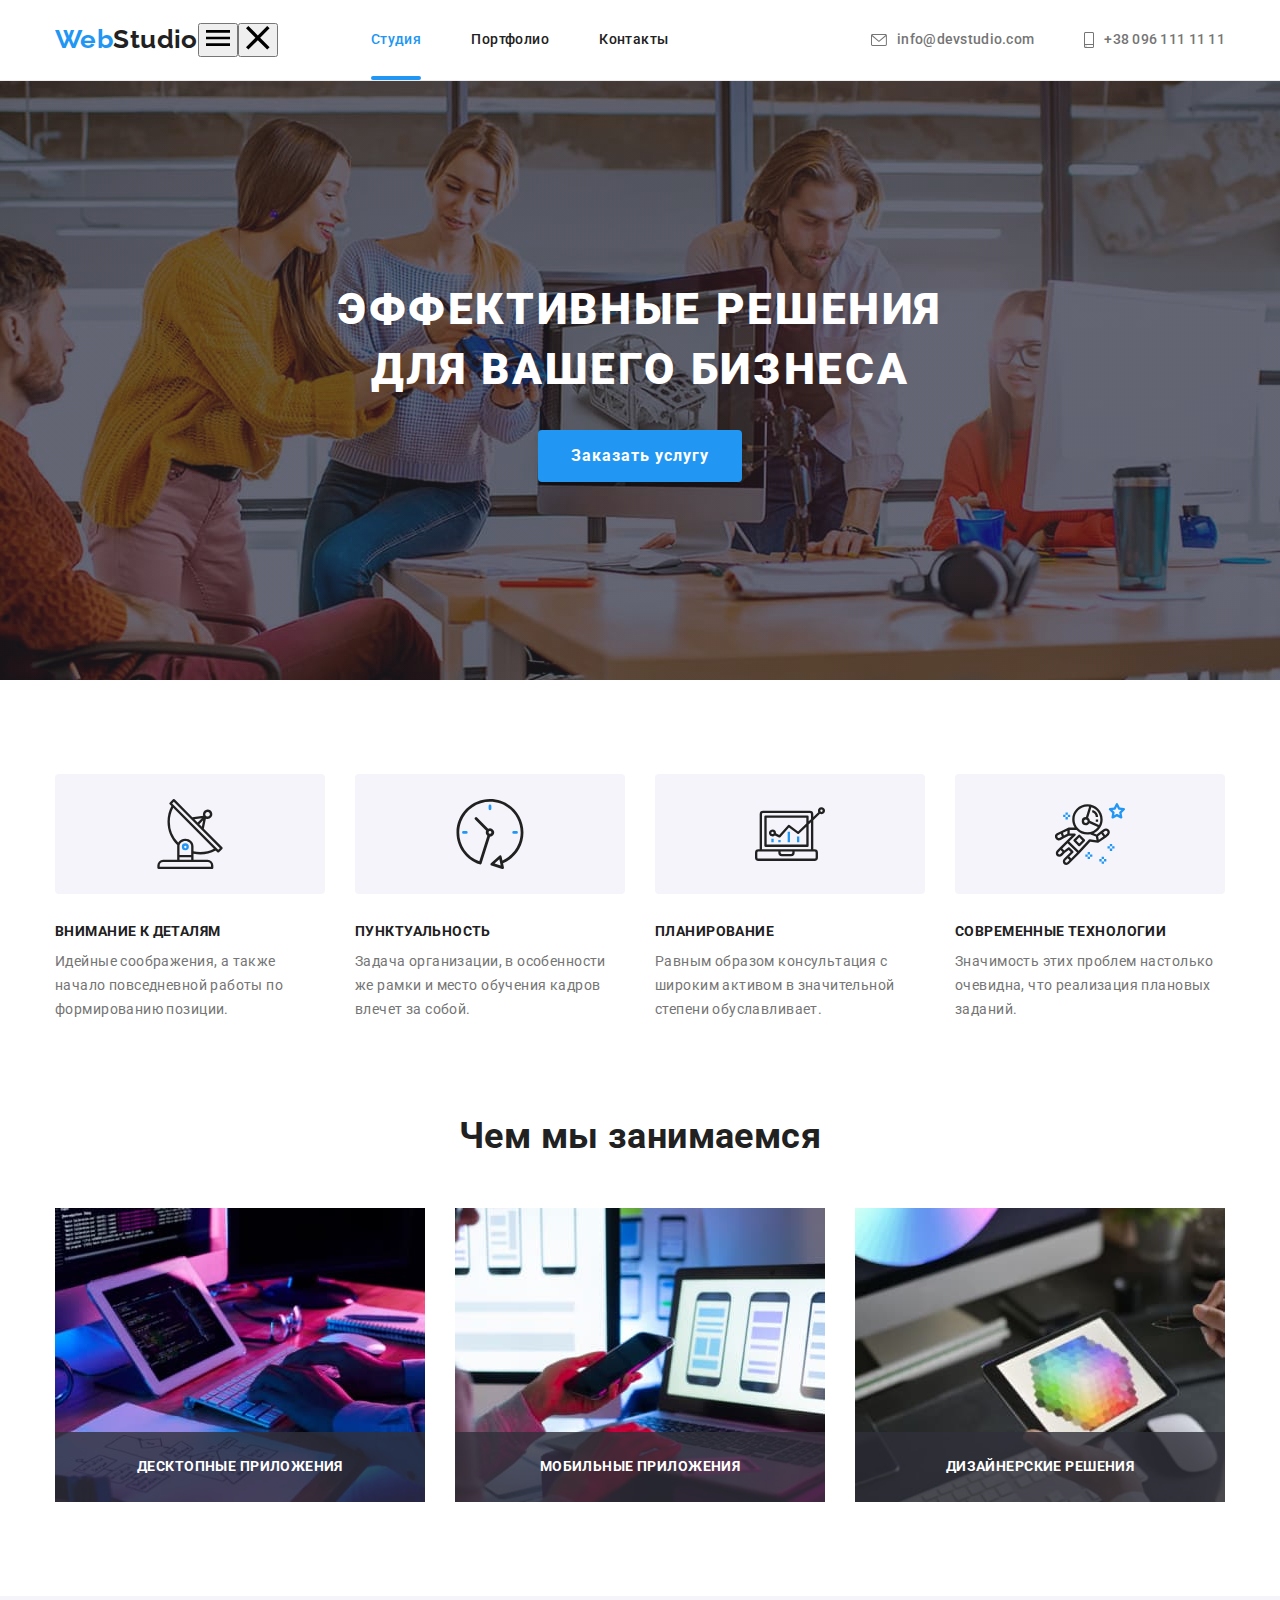
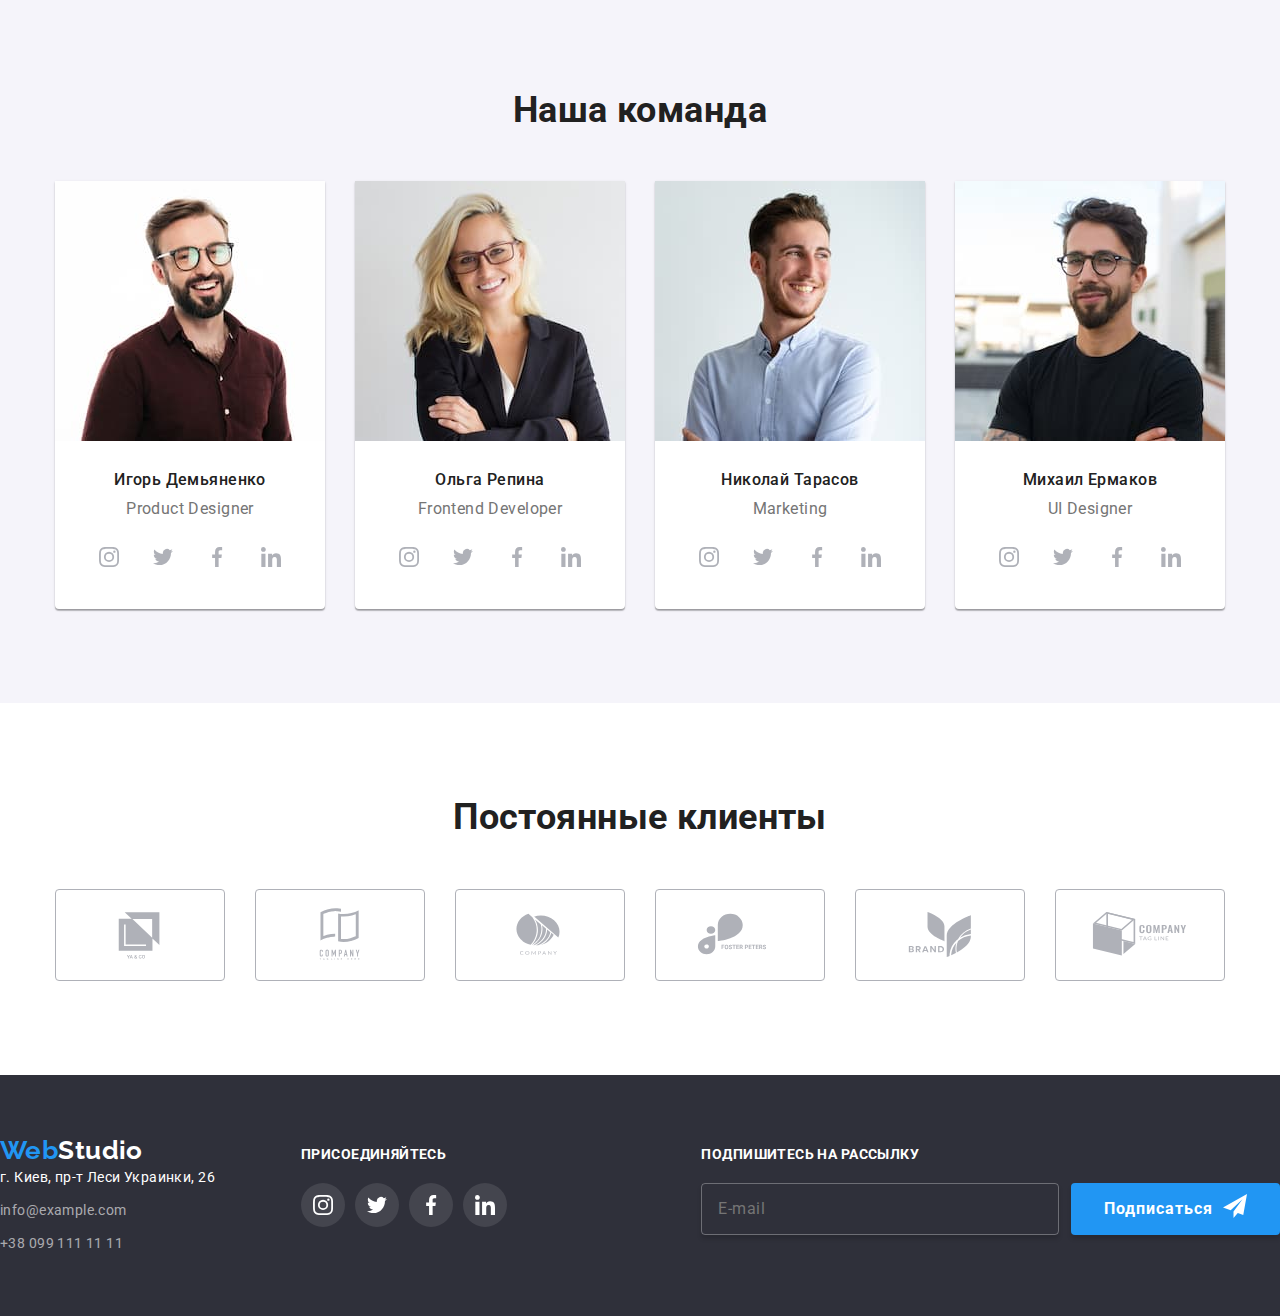
==== index.html @ bee07135 "Создает кнопку мобильной навигации" ====
<!DOCTYPE html>
<html lang="ru">
    <head>
        <meta charset="UTF-8">
        <meta http-equiv="X-UA-Compatible" content="IE=edge">
        <meta name="viewport" content="width=device-width, initial-scale=1.0">
        <title>Студия</title>
        <link href="https://fonts.googleapis.com/css2?family=Raleway:wght@700&family=Roboto:wght@400;500;700;900&display=swap" rel="stylesheet"/>
        <link rel="stylesheet" href="https://cdnjs.cloudflare.com/ajax/libs/modern-normalize/1.1.0/modern-normalize.min.css"/>
        <link rel="stylesheet" href="./css/main.min.css">
    </head>
    <body>

        <!-- Шапка сайта -->
        <header class="header">
            <div class="container header__container">
                <nav class="header__main-nav">
                    <a class="logo header__logo" href="./index.html" lang="en">Web<span class="logo-accent">Studio</span></a>
                    <button class="mobile-menu">
                        <svg class="mobile-btn" width="24px" height="24px" aria-label="Menu">
                            <use href="./images/sprite.svg#mobile-menu"></use>
                        </svg>
                    </button>
                    <button class="mobile-close">
                        <svg class="mobile-close" width="24px" height="24px" aria-label="Close">
                            <use href="./images/sprite.svg#mobile-close"></use>
                        </svg>
                    </button>
                    <ul class="header__list">
                        <li class="header__item">
                            <a href="./index.html" class="header__link current">Студия</a>                    
                        </li>
                        <li class="header__item">
                            <a href="./portfolio.html" class="header__link">Портфолио</a>
                        </li>
                        <li class="header__item">
                            <a href="#" class="header__link">Контакты</a>
                        </li>
                    </ul>
                </nav>

                <ul class="contacts">
                    <li class="contacts__item">
                        <a class="contacts__link" href="mailto:info@devstudio.com">
                            <svg class="contacts__icon" width="16px" height="12px">
                                <use href="./images/sprite.svg#icon-mail"></use>
                            </svg>
                            info@devstudio.com
                        </a>
                    </li>
                    <li class="contacts__item">
                        <a class="contacts__link" href="tel:+380961111111">
                            <svg class="contacts__icon" width="10px" height="16px">
                                <use href="./images/sprite.svg#icon-smartphone"></use>
                            </svg>
                            +38 096 111 11 11
                        </a>
                    </li>
                </ul>
            </div>
        </header>
        
        <main>
            
            <!-- Hero -->
            <section class="hero section">
                <div class="container">
                    <h1 class="hero__title">Эффективные решения для вашего бизнеса</h1>
                    <button data-modal-open class="hero__button button" type="button">Заказать услугу</button>
                </div>
            </section>

            <!-- Преимущества -->
            <section class="work-page section">
                <div class="container">
                    <h2 class="visually-hidden">Преимущества</h2>
                    <ul class="subtitle-list list">
                        <li class="subtitle-item">
                            <div class="subtitle-div">
                                <svg class="benefits-icon" width="70px" height="70px">
                                    <use href="./images/sprite.svg#icon-antenna"></use>
                                </svg>
                            </div>
                            <h3 class="subtitle-title">Внимание к деталям</h3>
                            <p class="subtitle-text">Идейные соображения, а также начало повседневной работы по формированию позиции.</p>
                        </li>
                        <li class="subtitle-item">
                            <div class="subtitle-div">
                                <svg class="benefits-icon" width="70px" height="70px">
                                    <use href="./images/sprite.svg#icon-clock"></use>
                                </svg>
                            </div>
                            <h3 class="subtitle-title">Пунктуальность</h3>
                            <p class="subtitle-text">Задача организации, в особенности же рамки и место обучения кадров влечет за собой.</p>
                        </li>
                        <li class="subtitle-item">
                            <div class="subtitle-div">
                                <svg class="benefits-icon" width="70px" height="70px">
                                    <use href="./images/sprite.svg#icon-diagram"></use>
                                </svg>
                            </div>
                            <h3 class="subtitle-title">Планирование</h3>
                            <p class="subtitle-text">Равным образом консультация с широким активом в значительной степени обуславливает.</p>
                        </li>
                        <li class="subtitle-item">
                            <div class="subtitle-div">
                                <svg class="benefits-icon" width="70px" height="70px">
                                    <use href="./images/sprite.svg#icon-astronaut"></use>
                                </svg>
                            </div>
                            <h3 class="subtitle-title">Современные технологии</h3>
                            <p class="subtitle-text">Значимость этих проблем настолько очевидна, что реализация плановых заданий.</p>
                        </li>
                    </ul>
                </div>
            </section>

            <!-- Примеры деятельности -->
            <section class="activities-page section">
                <div class="container">
                    <h2 class="section-title">Чем мы занимаемся</h2>
                    <ul class="activities-list list">
                        <li class="activities-item">
                            <div class="activities-overlay">
                                <img class="activities-img" src="./images/box1.jpg" width="370" height="294" alt="Пример деятельности 1">
                                <p class="activities-text">Десктопные приложения</p>
                            </div>
                        </li>
                        <li class="activities-item">
                            <div class="activities-overlay">
                                <img class="activities-img" src="./images/box2.jpg" width="370" height="294" alt="Пример деятельности 2">
                                <p class="activities-text">Мобильные приложения</p>
                            </div>
                        </li>
                        <li class="activities-item">
                            <div class="activities-overlay">
                                <img class="activities-img" src="./images/box3.jpg" width="370" height="294" alt="Пример деятельности 3">
                                <p class="activities-text">Дизайнерские решения</p>
                            </div>
                        </li>
                    </ul>
                </div>
            </section>
            
            <!-- Наша команда -->
            <section class="team-page section">
                <div class="container">
                    <h2 class="section-title">Наша команда</h2>
                    <ul class="team-list list">
                        <li class="team-item">
                            <img class="team-img" src="./images/img1.jpg" width="270" height="260" alt="Сотрудник1">
                            <div class="team-info">
                                <h3 class="team-name">Игорь Демьяненко</h3>
                                <p class="team-specialty">Product Designer</p>
                                <ul class="socials">
                                    <li class="team-socials-item">
                                        <a class="social-link" href="#">
                                            <svg class="team-icon" width="20px" height="20px" aria-label="Instagram">
                                                <use href="./images/sprite.svg#icon-instagram"></use>
                                            </svg>
                                        </a>
                                    </li>
                                    <li class="team-socials-item">
                                        <a class="social-link" href="#">
                                            <svg class="team-icon" width="20px" height="20px" aria-label="Twitter">
                                                <use href="./images/sprite.svg#icon-twitter"></use>
                                            </svg>
                                        </a>
                                    </li>
                                    <li class="team-socials-item">
                                        <a class="social-link" href="#">
                                            <svg class="team-icon" width="20px" height="20px" aria-label="Facebook">
                                                <use href="./images/sprite.svg#icon-facebook"></use>
                                            </svg>
                                        </a>
                                    </li>
                                    <li class="team-socials-item">
                                        <a class="social-link" href="#">
                                            <svg class="team-icon" width="20px" height="20px" aria-label="LinkedIn">
                                                <use href="./images/sprite.svg#icon-linkedin"></use>
                                            </svg>
                                        </a>
                                    </li>
                                </ul>
                            </div>
                        </li>
                        <li class="team-item">
                            <img class="team-img" src="./images/img2.jpg" width="270" height="260" alt="Сотрудник2">
                            <div class="team-info">
                                <h3 class="team-name">Ольга Репина</h3>
                                <p class="team-specialty">Frontend Developer</p>
                                <ul class="socials">
                                    <li class="team-socials-item">
                                        <a class="social-link" href="#">
                                            <svg class="team-icon" width="20px" height="20px" aria-label="Instagram">
                                                <use href="./images/sprite.svg#icon-instagram"></use>
                                            </svg>
                                        </a>
                                    </li>
                                    <li class="team-socials-item">
                                        <a class="social-link" href="#">
                                            <svg class="team-icon" width="20px" height="20px" aria-label="Twitter">
                                                <use href="./images/sprite.svg#icon-twitter"></use>
                                            </svg>
                                        </a>
                                    </li>
                                    <li class="team-socials-item">
                                        <a class="social-link" href="#">
                                            <svg class="team-icon" width="20px" height="20px" aria-label="Facebook">
                                                <use href="./images/sprite.svg#icon-facebook"></use>
                                            </svg>
                                        </a>
                                    </li>
                                    <li class="team-socials-item">
                                        <a class="social-link" href="#">
                                            <svg class="team-icon" width="20px" height="20px" aria-label="LinkedIn">
                                                <use href="./images/sprite.svg#icon-linkedin"></use>
                                            </svg>
                                        </a>
                                    </li>
                                </ul>
                            </div>
                        </li>
                        <li class="team-item">
                            <img class="team-img" src="./images/img3.jpg" width="270" height="260" alt="Сотрудник3">
                            <div class="team-info">
                                <h3 class="team-name">Николай Тарасов</h3>
                                <p class="team-specialty">Marketing</p>
                                <ul class="socials">
                                    <li class="team-socials-item">
                                        <a class="social-link" href="#">
                                            <svg class="team-icon" width="20px" height="20px" aria-label="Instagram">
                                                <use href="./images/sprite.svg#icon-instagram"></use>
                                            </svg>
                                        </a>
                                    </li>
                                    <li class="team-socials-item">
                                        <a class="social-link" href="#">
                                            <svg class="team-icon" width="20px" height="20px" aria-label="Twitter">
                                                <use href="./images/sprite.svg#icon-twitter"></use>
                                            </svg>
                                        </a>
                                    </li>
                                    <li class="team-socials-item">
                                        <a class="social-link" href="#">
                                            <svg class="team-icon" width="20px" height="20px" aria-label="Facebook">
                                                <use href="./images/sprite.svg#icon-facebook"></use>
                                            </svg>
                                        </a>
                                    </li>
                                    <li class="team-socials-item">
                                        <a class="social-link" href="#">
                                            <svg class="team-icon" width="20px" height="20px" aria-label="LinkedIn">
                                                <use href="./images/sprite.svg#icon-linkedin"></use>
                                            </svg>
                                        </a>
                                    </li>
                                </ul>
                            </div>
                        </li>
                        <li class="team-item">
                            <img class="team-img" src="./images/img4.jpg" width="270" height="260" alt="Сотрудник4">
                            <div class="team-info">
                                <h3 class="team-name">Михаил Ермаков</h3>
                                <p class="team-specialty">UI Designer</p>
                                <ul class="socials">
                                    <li class="team-socials-item">
                                        <a class="social-link" href="#">
                                            <svg class="team-icon" width="20px" height="20px" aria-label="Instagram">
                                                <use href="./images/sprite.svg#icon-instagram"></use>
                                            </svg>
                                        </a>
                                    </li>
                                    <li class="team-socials-item">
                                        <a class="social-link" href="#">
                                            <svg class="team-icon" width="20px" height="20px" aria-label="Twitter">
                                                <use href="./images/sprite.svg#icon-twitter"></use>
                                            </svg>
                                        </a>
                                    </li>
                                    <li class="team-socials-item">
                                        <a class="social-link" href="#">
                                            <svg class="team-icon" width="20px" height="20px" aria-label="Facebook">
                                                <use href="./images/sprite.svg#icon-facebook"></use>
                                            </svg>
                                        </a>
                                    </li>
                                    <li class="team-socials-item">
                                        <a class="social-link" href="#">
                                            <svg class="team-icon" width="20px" height="20px" aria-label="LinkedIn">
                                                <use href="./images/sprite.svg#icon-linkedin"></use>
                                            </svg>
                                        </a>
                                    </li>
                                </ul>
                            </div>
                        </li>
                    </ul>
                </div>
            </section>

            <!-- Постоянные клиенты -->
            <section class="section clients">
                <div class="container">
                    <h2 class="clients-title">Постоянные клиенты</h2>
                    <ul class="clients-list">
                        <li class="clients-item">
                            <a class="clients-link" href="#">
                                <div class="rectangle">
                                    <svg class="clients-icon" width="106px" height="60px" aria-label="Компания 1">
                                        <use href="./images/sprite.svg#icon-company1"></use>
                                    </svg>
                                </div>
                            </a>
                        </li>
                        <li class="clients-item">
                            <a class="clients-link" href="#">
                                <div class="rectangle">
                                    <svg class="clients-icon" width="106px" height="60px" aria-label="Компания 2">
                                        <use href="./images/sprite.svg#icon-company2"></use>
                                    </svg>
                                </div>
                            </a>
                        </li>
                        <li class="clients-item">
                            <a class="clients-link" href="#">
                                <div class="rectangle">
                                    <svg class="clients-icon" width="106px" height="60px" aria-label="Компания 3">
                                        <use href="./images/sprite.svg#icon-company3"></use>
                                    </svg>
                                </div>
                            </a>
                        </li>
                        <li class="clients-item">
                            <a class="clients-link" href="#">
                                <div class="rectangle">
                                    <svg class="clients-icon" width="106px" height="60px" aria-label="Компания 4">
                                        <use href="./images/sprite.svg#icon-company4"></use>
                                    </svg>
                                </div>
                            </a>
                        </li>
                        <li class="clients-item">
                            <a class="clients-link" href="#">
                                <div class="rectangle">
                                    <svg class="clients-icon" width="106px" height="60px" aria-label="Компания 5">
                                        <use href="./images/sprite.svg#icon-company5"></use>
                                    </svg>
                                </div>
                            </a>
                        </li>
                        <li class="clients-item">
                            <a class="clients-link" href="#">
                                <div class="rectangle">
                                    <svg class="clients-icon" width="106px" height="60px" aria-label="Компания 6">
                                        <use href="./images/sprite.svg#icon-company6"></use>
                                    </svg>
                                </div>
                            </a>
                        </li>
                    </ul>
                </div>
            </section>
        </main>




        <!-- Подвал сайта -->
        <footer class="page-footer">
            <div class="footer-container">
                <div class="footer-left">
                    <a class="logo-footer link" href="./index.html" lang="en">Web<span class="header__logo-accent-text">Studio</span></a>
                        <address class="address">
                            <ul class="contact-footer list">
                                <li class="address-item">
                                    <a href="https://goo.gl/maps/piqngm7oDQpEDh6u6 " class="map" target="_blank" rel="noopener nofollow noreferrer">г. Киев, пр-т Леси Украинки, 26</a>
                                </li>
                                <li class="address-item">
                                    <a href="mailto:info@example.com" class="info">info@example.com</a>
                                </li>
                                <li class="address-item">
                                    <a href="tel:+380991111111" class="info">+38 099 111 11 11</a>
                                </li>
                            </ul>
                        </address>
                </div>
            
                <div class="footer-right">
                    <p class="appeal">Присоединяйтесь</p>
                    <ul class="footer-socials">
                        <li class="footer-social-item">
                            <a class="social-link" href="#">
                                <svg class="footer-social-icon" width="20px" height="20px" aria-label="Instagram">
                                    <use href="./images/sprite.svg#icon-instagram"></use>
                                </svg>
                            </a>
                        </li>
                        <li class="footer-social-item">
                            <a class="social-link" href="#">
                                <svg class="footer-social-icon" width="20px" height="20px" aria-label="Twitter">
                                    <use href="./images/sprite.svg#icon-twitter"></use>
                                </svg>
                            </a>
                        </li>
                
                        <li class="footer-social-item">
                            <a class="social-link" href="#">
                                <svg class="footer-social-icon" width="20px" height="20px" aria-label="Facebook">
                                    <use href="./images/sprite.svg#icon-facebook"></use>
                                </svg>
                            </a>
                        </li>
                
                        <li class="footer-social-item">
                            <a class="social-link" href="#">
                                <svg class="footer-social-icon" width="20px" height="20px" aria-label="LinkedIn">
                                    <use href="./images/sprite.svg#icon-linkedin"></use>
                                </svg>
                            </a>
                        </li>
                    </ul>
                </div>
                <div class="subscribe">
                    <form class="subscribe-form">
                        <label class="subscribe-form-label" for="user-email">Подпишитесь на рассылку</label>
                        <div class="subscribe-form-input-raw">
                            <input class="subscribe-form-input" type="email" name="email" id="user-email" placeholder="E-mail" />
                            <button class="subscribe-form-btn" type="submit">
                                Подписаться
                                <svg class="subscribe-form-svg" width="24px" height="24px">
                                    <use href="./images/sprite.svg#icon-footer-send"></use>
                                </svg>
                            </button>
                        </div>
                    </form>
                </div>
            </div>
        </footer>

        <!-- модальное окно -->
        <div data-modal class="backdrop is-hidden">
            <div class="modal">
                <button class="close-btn" data-modal-close>
                    <svg class="modal-close-icon" width="11px" height="11px" aria-label="Close">
                        <use href="./images/sprite.svg#icon-modal-close"></use>
                    </svg>
                </button>
                <form class="modal-form">
                    <h4 class="modal-form-title">
                        Оставьте свои данные, мы вам перезвоним
                    </h4>
        
                    <div class="modal-form-field">
                        <label class="modal-form-label" for="name">Имя</label>
                        <input class="modal-form-input" type="text" name="name" id="name" placeholder=" " />
                        <svg class="modal-form-icon" width="15px" height="15px" aria-label="Name">
                            <use href="./images/sprite.svg#icon-modal-name"></use>
                        </svg>
                    </div>
        
                    <div class="modal-form-field">
                        <label class="modal-form-label" for="tel">Телефон</label>
                        <input class="modal-form-input" type="tel" name="tel" id="tel" placeholder=" " />
                        <svg class="modal-form-icon" width="15px" height="15px" aria-label="Telephone">
                            <use href="./images/sprite.svg#icon-modal-tel"></use>
                        </svg>
                    </div>
                    <div class="modal-form-field">
                        <label class="modal-form-label" for="email">Почта</label>
                        <input class="modal-form-input" type="email" name="email" id="email" placeholder=" " />
                        <svg class="modal-form-icon" width="15px" height="15px" aria-label="E-mail">
                            <use href="./images/sprite.svg#icon-modal-mail"></use>
                        </svg>
                    </div>
                    <div class="modal-form-comment">
                        <label class="modal-form-label" for="comment">Комментарий</label>
                        <textarea class="textarea modal-form-input" name="comment" placeholder="Введите текст"
                            id="comment"></textarea>
                    </div>
                    <div class="checkbox-area">
                        <label class="checkbox-label">
                            <input class="checkbox-input" type="checkbox" name="agreement" />
                            <span class="checkbox-icon"></span>
                            Соглашаюсь с рассылкой и принимаю </label><a class="checkbox-link" href="#">Условия договора</a>
                    </div>
                    <button class="modal-form-btn" type="submit">Отправить</button>
                </form>
            </div>
        </div>
        <script src="./js/modal.js"></script>

    </body>
</html>
---- css/main.min.css ----
:root{--primary-text-color: #757575;--title-text-color: #212121;--accent-color: #2196F3;--primary-white-color: #ffffff;--footer-dark-color: #2F303A;--subtitle-background: #f5f4fa;--icon-color: #afb1b8;--timing-function: cubic-bezier(0.4, 0, 0.2, 1)}body{background-color:var(--primary-white-color);color:var(--primary-text-color);font-family:"Roboto",sans-serif;font-size:14px;letter-spacing:.03em}html{-webkit-box-sizing:border-box;box-sizing:border-box}*,*::after,*::before{-webkit-box-sizing:inherit;box-sizing:inherit}h1,h2,h3,h4,h5,h6,p{margin-top:0}.list{list-style:none;padding-left:0;margin:0}.link{text-decoration:none;color:inherit}img{display:block;max-width:100%;height:auto}address{font-style:normal}ul{margin:0}.visually-hidden{position:absolute;width:1px;height:1px;margin:-1px;border:0;padding:0;white-space:nowrap;-webkit-clip-path:inset(100%);clip-path:inset(100%);clip:rect(0 0 0 0);overflow:hidden}.container{padding-left:15px;padding-right:15px;margin-left:auto;margin-right:auto}@media(min-width: 480px){.container{width:480px}}@media(min-width: 768px){.container{width:768px}}@media(min-width: 1200px){.container{width:1200px}}.section{padding-top:94px;padding-bottom:94px}.logo{color:var(--accent-color);text-decoration:none;font-family:"Raleway";font-style:normal;font-weight:700;font-size:26px;line-height:1.19;padding-top:24px;padding-bottom:25px}.logo-accent{color:var(--title-text-color)}.header{outline:1px solid #ececec}.header__container{padding-left:15px;padding-right:15px;margin-left:auto;margin-right:auto;display:-webkit-box;display:-ms-flexbox;display:flex;-webkit-box-align:center;-ms-flex-align:center;align-items:center}.header__list{margin-left:93px;padding-left:0}.header__item{position:relative;display:inline-block}.header__link{font-weight:500;line-height:1.14;display:inline-block;color:var(--title-text-color);text-decoration:none;-webkit-transition:color 250ms var(--timing-function);transition:color 250ms var(--timing-function);padding-top:32px;padding-bottom:32px}.contacts{margin-left:auto;display:-webkit-box;display:-ms-flexbox;display:flex;-webkit-box-align:center;-ms-flex-align:center;align-items:center}.contacts__item{display:inline-block}.contacts__link{font-weight:500;line-height:1.14;color:var(--primary-text-color);text-decoration:none;display:-webkit-box;display:-ms-flexbox;display:flex;-webkit-box-align:center;-ms-flex-align:center;align-items:center;padding-top:32px;padding-bottom:32px;color:var(--main-color);letter-spacing:.02em;-webkit-transition:color 250ms var(--timing-function);transition:color 250ms var(--timing-function)}.contacts__icon{fill:currentColor;margin-right:10px}.contacts__icon:hover{color:var(--accent-color)}.hero__title{display:block;width:696px;margin-bottom:30px;margin-left:auto;margin-right:auto;font-weight:900;font-size:44px;line-height:1.36;letter-spacing:.06em;text-transform:uppercase;color:var(--primary-white-color)}.section-title{font-size:36px;line-height:1.16;text-align:center}.button{min-width:200px;padding:10px 32px;font-weight:700;font-size:16px;line-height:1.87;color:var(--primary-white-color);background:var(--accent-color);border:none;cursor:pointer;text-align:center;border:1px solid rgba(0,0,0,0);-webkit-box-shadow:0px 4px 4px rgba(0,0,0,.15);box-shadow:0px 4px 4px rgba(0,0,0,.15);border-radius:4px;font-family:inherit;letter-spacing:.06em;-webkit-transition:background-color 250ms var(--timing-function);transition:background-color 250ms var(--timing-function)}.header__logo-accent-text{color:var(--primary-white-color)}.header__list,.header__main-nav{display:-webkit-box;display:-ms-flexbox;display:flex;-webkit-box-align:center;-ms-flex-align:center;align-items:center}.current::after{position:absolute;bottom:0;content:"";display:block;height:4px;width:100%;background-color:var(--accent-color);border-radius:2px}.header__link:hover,.header__link:focus{color:var(--accent-color)}.header__list .header__item+.header__item{margin-left:50px}.contacts .contacts__item+.contacts__item{margin-left:50px}.header__link.current{color:var(--accent-color)}.contacts__link:hover,.contacts__link:focus{color:var(--accent-color)}.hero{max-width:1600px;height:600px;margin-left:auto;margin-right:auto;background:var(--footer-dark-color);background-image:-webkit-gradient(linear, left top, left bottom, from(rgba(47, 48, 58, 0.4)), to(rgba(47, 48, 58, 0.4))),url(../images/cta-section.jpg);background-image:linear-gradient(rgba(47, 48, 58, 0.4), rgba(47, 48, 58, 0.4)),url(../images/cta-section.jpg);background-position:center;background-size:cover;text-align:center;padding:200px 0}.hero__button:hover,.hero__button:focus{background-color:#188ce8;color:#fff}.work-page{padding-top:94px}.subtitle-list.list{display:-webkit-box;display:-ms-flexbox;display:flex;-webkit-box-pack:justify;-ms-flex-pack:justify;justify-content:space-between}.subtitle-item{width:270px}.subtitle-title{margin-bottom:10px;font-weight:700;font-size:14px;line-height:1.14;text-transform:uppercase;color:var(--title-text-color)}.subtitle-text{line-height:1.71;color:var(--primary-text-color);margin-bottom:0}.subtitle-div{display:-webkit-box;display:-ms-flexbox;display:flex;-webkit-box-pack:center;-ms-flex-pack:center;justify-content:center;-webkit-box-align:center;-ms-flex-align:center;align-items:center;width:270px;height:120px;margin-bottom:30px;background-color:var(--subtitle-background);border-radius:4px}.activities-page{padding-top:0}.activities-list{display:-webkit-box;display:-ms-flexbox;display:flex;-webkit-box-pack:justify;-ms-flex-pack:justify;justify-content:space-between}.activities-img{display:block}.activities-item{display:block}.activities-list{display:-webkit-box;display:-ms-flexbox;display:flex;-webkit-box-pack:justify;-ms-flex-pack:justify;justify-content:space-between}.activities-overlay{position:relative}.activities-text{position:absolute;bottom:0;width:100%;height:70px;display:-webkit-box;display:-ms-flexbox;display:flex;-webkit-box-align:center;-ms-flex-align:center;align-items:center;-webkit-box-pack:center;-ms-flex-pack:center;justify-content:center;font-weight:700;line-height:1.14;text-transform:uppercase;color:var(--primary-white-color);background-color:rgba(47,48,58,.8);margin-bottom:0}.team-page{background-color:#f5f4fa}.section-title{color:var(--title-text-color);display:block;margin-bottom:50px}.team-list{display:-webkit-box;display:-ms-flexbox;display:flex;-webkit-box-pack:justify;-ms-flex-pack:justify;justify-content:space-between}.team-item{background:var(--primary-white-color);-webkit-box-shadow:0px 1px 3px rgba(0,0,0,.12),0px 1px 1px rgba(0,0,0,.14),0px 2px 1px rgba(0,0,0,.2);box-shadow:0px 1px 3px rgba(0,0,0,.12),0px 1px 1px rgba(0,0,0,.14),0px 2px 1px rgba(0,0,0,.2);border-radius:0px 0px 4px 4px}.team-info{padding:30px 0}.team-name{font-weight:500;font-size:16px;line-height:1.18;margin-bottom:10px;text-align:center;color:var(--title-text-color)}.team-specialty{margin-bottom:16px;font-size:16px;line-height:1.18;text-align:center}.social-link{display:-webkit-box;display:-ms-flexbox;display:flex;-webkit-box-pack:center;-ms-flex-pack:center;justify-content:center;-webkit-box-align:center;-ms-flex-align:center;align-items:center;width:44px;height:44px;border-radius:50%;background-color:rgba(255,255,255,.1);-webkit-transition:background-color 250ms var(--timing-function);transition:background-color 250ms var(--timing-function)}.socials{display:-webkit-box;display:-ms-flexbox;display:flex;-webkit-box-pack:center;-ms-flex-pack:center;justify-content:center;padding-left:0}ul{list-style:none}.team-icon{fill:var(--icon-color);-webkit-transition:fill 250ms var(--timing-function);transition:fill 250ms var(--timing-function)}.social-link:hover,.social-link:focus{background-color:#2196f3}.social-link:hover .team-icon,.social-link:focus .team-icon{fill:var(--primary-white-color)}.team-socials-item{margin-right:10px}.team-socials-item:last-child{margin-right:0}.clients-title{font-size:36px;line-height:1.16;text-align:center;color:var(--title-text-color);display:block;margin-bottom:50px}.clients-list{display:-webkit-box;display:-ms-flexbox;display:flex;-webkit-box-pack:justify;-ms-flex-pack:justify;justify-content:space-between;padding-left:0;margin:0}.rectangle{display:-webkit-box;display:-ms-flexbox;display:flex;-webkit-box-pack:center;-ms-flex-pack:center;justify-content:center;-webkit-box-align:center;-ms-flex-align:center;align-items:center;width:170px;height:92px;border:1px solid var(--icon-color);border-radius:4px;-webkit-transition:border-color 250ms var(--timing-function);transition:border-color 250ms var(--timing-function)}.clients-icon{fill:var(--icon-color);-webkit-transition:fill 250ms var(--timing-function);transition:fill 250ms var(--timing-function)}.clients-link:hover .clients-icon,.clients-link:focus .clients-icon{fill:var(--accent-color)}.clients-link:hover .rectangle,.clients-link:focus .rectangle{border-color:var(--accent-color)}.page-footer{padding:60px 0;background:var(--footer-dark-color)}.footer-left .footer-right{display:-webkit-box;display:-ms-flexbox;display:flex;-webkit-box-align:baseline;-ms-flex-align:baseline;align-items:baseline}.footer-left{min-width:231px;margin-right:70px}.logo-footer{color:var(--accent-color);text-decoration:none;font-family:"Raleway";font-style:normal;font-weight:700;font-size:26px;line-height:1.19;margin-bottom:20px}.contact-footer a{font-style:normal;font-size:14px;line-height:1.71;text-decoration:none;-webkit-transition:color 250ms var(--timing-function);transition:color 250ms var(--timing-function)}.contact-footer .address-item+.address-item{margin-top:9px}.info{color:rgba(255,255,255,.6)}.info:hover,.info:focus{color:var(--accent-color)}.contact-footer .map{color:var(--primary-white-color)}.footer-right{min-width:206px}.social-link{display:-webkit-box;display:-ms-flexbox;display:flex;-webkit-box-pack:center;-ms-flex-pack:center;justify-content:center;-webkit-box-align:center;-ms-flex-align:center;align-items:center;width:44px;height:44px;border-radius:50%}.footer .team-icon{fill:var(--primary-white-color)}.footer-left{min-width:231px;margin-right:70px}.footer-socials{padding-left:0px;padding-right:0px;display:-webkit-box;display:-ms-flexbox;display:flex;-webkit-box-pack:center;-ms-flex-pack:center;justify-content:center}.footer-social-icon{fill:var(--primary-white-color)}.social-link:hover .footer-social-icon,.social-link:focus .footer-social-icon{fill:var(--primary-white-color)}.footer-container{display:-webkit-box;display:-ms-flexbox;display:flex;-webkit-box-align:baseline;-ms-flex-align:baseline;align-items:baseline}.appeal,.subscribe-form-label{margin-bottom:20px;text-transform:uppercase;color:var(--primary-white-color);font-weight:700;line-height:1.14}.footer-social-item{margin-right:10px}.footer-social-item:last-child{margin-right:0}.subscribe{margin-left:auto}.subscribe-form{display:-webkit-box;display:-ms-flexbox;display:flex;-webkit-box-orient:vertical;-webkit-box-direction:normal;-ms-flex-direction:column;flex-direction:column}.subscribe-form-input-raw{display:-webkit-box;display:-ms-flexbox;display:flex}.subscribe-form-svg{margin-left:10px;-webkit-box-align:center;-ms-flex-align:center;align-items:center}.subscribe-form-input{display:-webkit-box;display:-ms-flexbox;display:flex;-webkit-box-align:center;-ms-flex-align:center;align-items:center;padding-left:16px;margin-right:12px;min-width:358px;font-size:16px;line-height:1.25;letter-spacing:inherit;color:var(--primary-white-color);background-color:inherit;border:1px solid rgba(255,255,255,.3);-webkit-box-shadow:0px 4px 4px rgba(0,0,0,.15);box-shadow:0px 4px 4px rgba(0,0,0,.15);border-radius:4px;-webkit-transition:border-color 250ms var(--timing-function);transition:border-color 250ms var(--timing-function)}.subscribe-form-input:focus{border:1px solid var(--primary-white-color);outline-width:0px}.subscribe-form-btn{display:-webkit-box;display:-ms-flexbox;display:flex;min-width:200px;padding:10px 32px;font-weight:700;font-size:16px;line-height:1.87;color:var(--primary-white-color);background:var(--accent-color);border:none;cursor:pointer;text-align:center;border:1px solid rgba(0,0,0,0);-webkit-box-shadow:0px 4px 4px rgba(0,0,0,.15);box-shadow:0px 4px 4px rgba(0,0,0,.15);border-radius:4px;font-family:inherit;letter-spacing:.06em;-webkit-transition:background-color 250ms var(--timing-function);transition:background-color 250ms var(--timing-function)}.subscribe-form-btn:hover,.subscribe-form-btn:focus{background-color:#188ce8;color:#fff}.portfolio{padding:94px 0}.filter-list{display:-webkit-box;display:-ms-flexbox;display:flex;list-style:none;-webkit-box-pack:center;-ms-flex-pack:center;justify-content:center;margin-bottom:50px;-webkit-padding-start:0;padding-inline-start:0}.filter-list .filter-item+.filter-item{margin-left:8px}.button-filt{font-family:inherit;color:var(--title-text-color);background:#f5f4fa;border:none;cursor:pointer;font-weight:500;font-size:16px;line-height:1.62;text-align:center;padding:6px 22px;border-radius:4px;border:none;-webkit-transition:color 250ms var(--timing-function),background-color 250ms var(--timing-function),-webkit-box-shadow 250ms var(--timing-function);transition:color 250ms var(--timing-function),background-color 250ms var(--timing-function),-webkit-box-shadow 250ms var(--timing-function);transition:color 250ms var(--timing-function),background-color 250ms var(--timing-function),box-shadow 250ms var(--timing-function);transition:color 250ms var(--timing-function),background-color 250ms var(--timing-function),box-shadow 250ms var(--timing-function),-webkit-box-shadow 250ms var(--timing-function)}.button-filt.active{color:var(--primary-white-color);background:var(--accent-color)}.button-filt:hover,.button-filt:focus{cursor:pointer;background:var(--accent-color);color:var(--primary-white-color);-webkit-box-shadow:0px 3px 1px rgba(0,0,0,.1),0px 1px 2px rgba(0,0,0,.08),0px 2px 2px rgba(0,0,0,.12);box-shadow:0px 3px 1px rgba(0,0,0,.1),0px 1px 2px rgba(0,0,0,.08),0px 2px 2px rgba(0,0,0,.12);border-radius:4px}.works-list{display:-webkit-box;display:-ms-flexbox;display:flex;-ms-flex-wrap:wrap;flex-wrap:wrap}.works-item{-ms-flex-preferred-size:calc((100% - 60px)/3);flex-basis:calc((100% - 60px)/3);margin-right:30px;margin-bottom:30px}.works-item:nth-child(3n){margin-right:0px}.works-item:nth-child(n+7){margin-bottom:0px}.works-img{display:block;max-width:100%;height:auto}.portfolio-overlay{position:relative;overflow:hidden}.portfolio-overlay-text{position:absolute;bottom:0;padding:63px 24px;margin-bottom:0;width:100%;height:100%;font-size:18px;line-height:1.56;color:var(--primary-white-color);background-color:rgba(33,150,243,.9);-webkit-transform:translateY(101%);transform:translateY(101%);-webkit-transition:-webkit-transform 250ms var(--timing-function);transition:-webkit-transform 250ms var(--timing-function);transition:transform 250ms var(--timing-function);transition:transform 250ms var(--timing-function), -webkit-transform 250ms var(--timing-function)}.works-item:hover .portfolio-overlay-text{-webkit-transform:translateY(0);transform:translateY(0)}.works-name{padding-bottom:20px;padding-top:20px;padding-left:24px;border:1px solid #eee;border-top-width:0px}.works-title{margin-bottom:4px;color:var(--title-text-color);font-weight:700;font-size:18px;line-height:2;letter-spacing:.06em}.works-text{color:var(--primary-text-color);font-size:16px;line-height:1.88;margin-bottom:0}.portfolio-link{display:block;text-decoration:none;-webkit-box-shadow:none;box-shadow:none;-webkit-transition:-webkit-box-shadow 250ms var(--timing-function);transition:-webkit-box-shadow 250ms var(--timing-function);transition:box-shadow 250ms var(--timing-function);transition:box-shadow 250ms var(--timing-function), -webkit-box-shadow 250ms var(--timing-function)}.portfolio-link:hover,.portfolio-link:focus{-webkit-box-shadow:0px 1px 1px rgba(0,0,0,.12),0px 4px 4px rgba(0,0,0,.06),1px 4px 6px rgba(0,0,0,.16);box-shadow:0px 1px 1px rgba(0,0,0,.12),0px 4px 4px rgba(0,0,0,.06),1px 4px 6px rgba(0,0,0,.16)}.backdrop{position:fixed;top:0;left:0;width:100%;height:100%;background-color:rgba(0,0,0,.2);opacity:1;-webkit-transition:opacity 250ms var(--timing-function);transition:opacity 250ms var(--timing-function)}.backdrop.is-hidden{opacity:0;pointer-events:none}.backdrop.is-hidden .modal{-webkit-transform:translate(-50%, -50%) scale(2);transform:translate(-50%, -50%) scale(2)}.modal{position:absolute;top:50%;left:50%;-webkit-transform:translate(-50%, -50%) scale(1);transform:translate(-50%, -50%) scale(1);min-width:528px;min-height:581px;background-color:var(--primary-white-color);-webkit-box-shadow:0px 1px 3px rgba(0,0,0,.12),0px 1px 1px rgba(0,0,0,.14),0px 2px 1px rgba(0,0,0,.2);box-shadow:0px 1px 3px rgba(0,0,0,.12),0px 1px 1px rgba(0,0,0,.14),0px 2px 1px rgba(0,0,0,.2);border-radius:4px;-webkit-transition:-webkit-transform 250ms var(--timing-function);transition:-webkit-transform 250ms var(--timing-function);transition:transform 250ms var(--timing-function);transition:transform 250ms var(--timing-function), -webkit-transform 250ms var(--timing-function)}.close-btn{position:absolute;right:8px;top:8px;width:30px;height:30px;border:1px solid rgba(0,0,0,.1);background-color:var(--primary-white-color);border-radius:50%;cursor:pointer}.modal-close-icon{position:absolute;left:50%;top:50%;-webkit-transform:translate(-50%, -50%);transform:translate(-50%, -50%)}.close-btn:hover,.close-btn:focus{fill:var(--accent-color)}.modal-form{padding:40px}.modal-form-title{margin-bottom:12px;font-weight:700;font-size:20px;line-height:1.15;text-align:center;color:var(--title-text-color)}.modal-form-label{display:block;font-size:12px;line-height:1.17;letter-spacing:.01em;color:var(--primary-text-color)}.modal-form-input{display:block;margin-top:4px;padding-left:42px;width:100%;height:40px;line-height:1.14;letter-spacing:.01em;color:var(--title-text-color);border:1px solid rgba(33,33,33,.2);border-radius:4px;-webkit-transition:border-color 250ms var(--timing-function);transition:border-color 250ms var(--timing-function)}.modal-form-icon{position:absolute;top:50%;left:12px;fill:var(--title-text-color);-webkit-transition:fill 250ms var(--timing-function);transition:fill 250ms var(--timing-function)}.modal-form-input:focus+.modal-form-icon{fill:var(--accent-color)}.modal-form-input:focus{border:1px solid var(--accent-color);outline-width:0px}.textarea{resize:none;height:120px;padding:12px 16px}.modal-form-field{position:relative;margin-bottom:10px}.modal-form-comment{margin-bottom:20px}.checkbox-area{margin-bottom:30px;position:relative;display:-webkit-box;display:-ms-flexbox;display:flex;-webkit-box-align:center;-ms-flex-align:center;align-items:center;-webkit-box-pack:center;-ms-flex-pack:center;justify-content:center}.checkbox-label{display:-webkit-box;display:-ms-flexbox;display:flex;-webkit-box-align:center;-ms-flex-align:center;align-items:center;-webkit-box-pack:center;-ms-flex-pack:center;justify-content:center}.checkbox-link{padding-left:.3rem;line-height:1.71;text-decoration:underline;-webkit-text-decoration-skip-ink:none;text-decoration-skip-ink:none;color:var(--accent-color)}.checkbox-input{-webkit-appearance:none;-moz-appearance:none;appearance:none;position:absolute}.checkbox-icon{display:inline-block;width:15px;height:15px;background-color:inherit;border:2px solid var(--title-text-color);color:var(--primary-white-color);border-radius:4px;margin-right:8px;background-image:none;-webkit-transition:background-color 250ms var(--timing-function),border-color 250ms var(--timing-function),background-image 250ms var(--timing-function);transition:background-color 250ms var(--timing-function),border-color 250ms var(--timing-function),background-image 250ms var(--timing-function)}.checkbox-input:checked+.checkbox-icon{background-color:var(--accent-color);border-color:var(--accent-color);background-image:url("../images/checkmark.svg");background-size:contain;background-origin:border-box}.modal-form-btn{display:-webkit-box;display:-ms-flexbox;display:flex;min-width:200px;padding-top:10px;padding-bottom:10px;-webkit-box-pack:center;-ms-flex-pack:center;justify-content:center;-webkit-box-align:center;-ms-flex-align:center;align-items:center;margin:auto;color:var(--primary-white-color);background-color:var(--accent-color);font-weight:700;font-size:16px;line-height:1.88;letter-spacing:.06em;cursor:pointer;border-radius:4px;border-width:0px;-webkit-box-shadow:0px 4px 4px rgba(0,0,0,.15);box-shadow:0px 4px 4px rgba(0,0,0,.15);-webkit-transition:background-color 250ms var(--timing-function);transition:background-color 250ms var(--timing-function)}.modal-form-btn:hover,.modal-form-btn:focus{background-color:#188ce8;color:#fff}/*# sourceMappingURL=main.min.css.map */
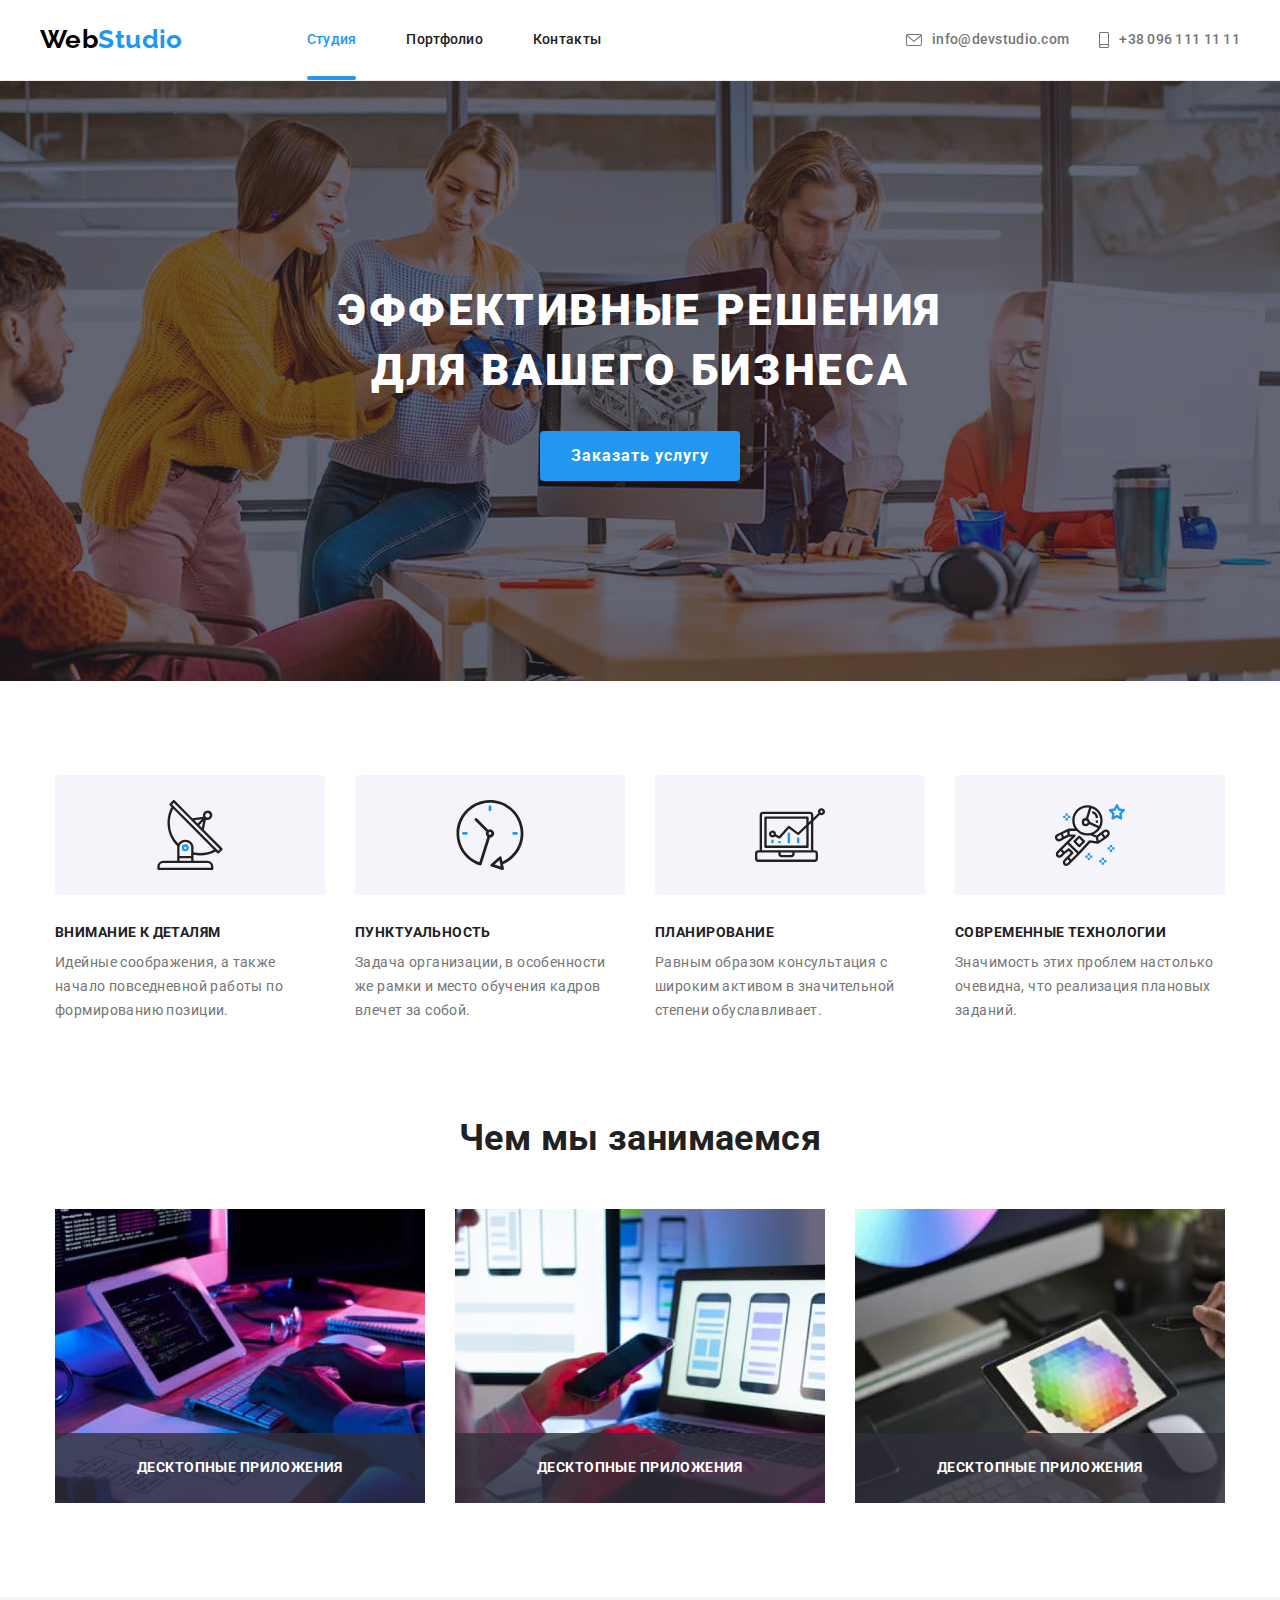
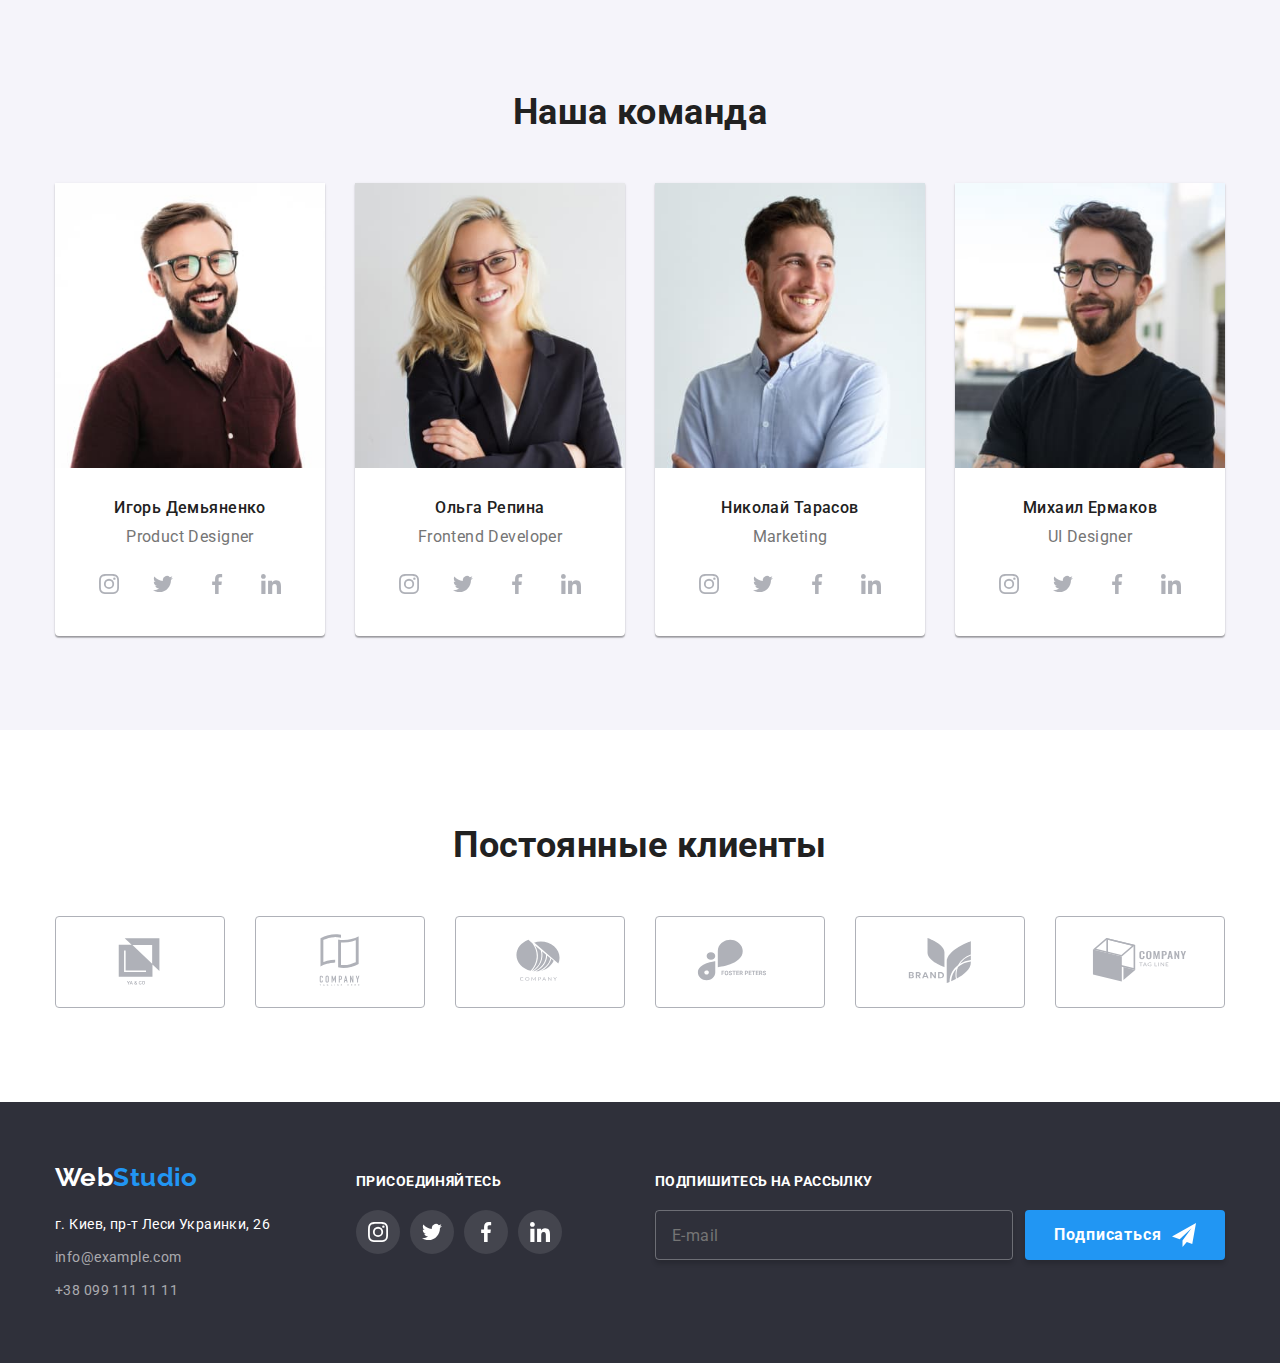
==== commit 02b9dd61: "Добавляет картинки разных размеров" ====
--- a/index.html
+++ b/index.html
@@ -14,49 +14,63 @@
         <!-- Шапка сайта -->
         <header class="header">
             <div class="container header__container">
-                <nav class="header__main-nav">
-                    <a class="logo header__logo" href="./index.html" lang="en">Web<span class="logo-accent">Studio</span></a>
-                    <button class="mobile-menu">
-                        <svg class="mobile-btn" width="24px" height="24px" aria-label="Menu">
-                            <use href="./images/sprite.svg#mobile-menu"></use>
-                        </svg>
-                    </button>
-                    <button class="mobile-close">
-                        <svg class="mobile-close" width="24px" height="24px" aria-label="Close">
-                            <use href="./images/sprite.svg#mobile-close"></use>
-                        </svg>
-                    </button>
-                    <ul class="header__list">
-                        <li class="header__item">
-                            <a href="./index.html" class="header__link current">Студия</a>                    
-                        </li>
-                        <li class="header__item">
-                            <a href="./portfolio.html" class="header__link">Портфолио</a>
-                        </li>
-                        <li class="header__item">
-                            <a href="#" class="header__link">Контакты</a>
-                        </li>
-                    </ul>
-                </nav>
-
-                <ul class="contacts">
-                    <li class="contacts__item">
-                        <a class="contacts__link" href="mailto:info@devstudio.com">
-                            <svg class="contacts__icon" width="16px" height="12px">
-                                <use href="./images/sprite.svg#icon-mail"></use>
-                            </svg>
-                            info@devstudio.com
-                        </a>
-                    </li>
-                    <li class="contacts__item">
-                        <a class="contacts__link" href="tel:+380961111111">
-                            <svg class="contacts__icon" width="10px" height="16px">
-                                <use href="./images/sprite.svg#icon-smartphone"></use>
-                            </svg>
-                            +38 096 111 11 11
-                        </a>
-                    </li>
-                </ul>
+                <a class="logo" href="./index.html" lang="en">Web<span class="logo__accent">Studio</span></a>
+                    
+                <button class="header__button" type="button" aria-expanded="false" aria-controls="menu-container" data-menu-button>
+                    <svg class="header__button-icon" width="40" height="40" aria-label="Мобильное меню">
+                        <use class="header__icon-cross" href="./images/sprite.svg#mobile-close"></use>
+                        <use class="header__icon-menu" href="./images/sprite.svg#mobile-menu"></use>
+                    </svg>
+                </button>
+                <div class="header__menu" id="menu-container" data-menu>
+                    <nav class="header__nav">
+                        <ul class="header__menu-list">
+                            <li class="header__menu-item">
+                                <a href="./index.html" class="header__menu-link header__menu-link--current">Студия</a>                    
+                            </li>
+                            <li class="header__menu-item">
+                                <a href="./portfolio.html" class="header__menu-link">Портфолио</a>
+                            </li>
+                            <li class="header__menu-item">
+                                <a href="#" class="header__menu-link">Контакты</a>
+                            </li>
+                        </ul>
+                    </nav>
+                    <div class="header__contacts-socials">
+                        <ul class="header__contacts-list">
+                            <li class="header__contacts-item">
+                                <a class="header__contacts-link" href="mailto:info@devstudio.com">
+                                    <svg class="header__contacts-icon" width="16px" height="12px">
+                                        <use href="./images/sprite.svg#icon-mail"></use>
+                                    </svg>
+                                    info@devstudio.com
+                                </a>
+                            </li>
+                            <li class="header__contacts-item">
+                                <a class="header__contacts-link" href="tel:+380961111111">
+                                    <svg class="header__contacts-icon" width="10px" height="16px">
+                                        <use href="./images/sprite.svg#icon-smartphone"></use>
+                                    </svg>
+                                    +38 096 111 11 11
+                                </a>
+                            </li>
+                        </ul>
+                        <ul class="header__socials">
+                            <li class="header__socials-item">
+                                <a href="#" class="header__socials-link">Instagram</a>
+                            </li>
+                            <li class="header__socials-item">
+                                <a href="#" class="header__socials-link">Twitter</a>
+                            </li>
+                            <li class="header__socials-item">
+                                <a href="#" class="header__socials-link">Facebook</a>
+                            </li>
+                            <li class="header__socials-item">
+                                <a href="#" class="header__socials-link">LinkedIn</a>
+                            </li>
+                        </ul>
+                    </div>
+                </div>
             </div>
         </header>
         
@@ -71,71 +85,83 @@
             </section>
 
             <!-- Преимущества -->
-            <section class="work-page section">
+            <section class="section benefits">
                 <div class="container">
                     <h2 class="visually-hidden">Преимущества</h2>
-                    <ul class="subtitle-list list">
-                        <li class="subtitle-item">
-                            <div class="subtitle-div">
-                                <svg class="benefits-icon" width="70px" height="70px">
+                    <ul class="benefits__list">
+                        <li class="benefits__item">
+                            <div class="benefits__icon-wrapper">
+                                <svg class="benefits__icon" width="70px" height="70px">
                                     <use href="./images/sprite.svg#icon-antenna"></use>
                                 </svg>
                             </div>
-                            <h3 class="subtitle-title">Внимание к деталям</h3>
-                            <p class="subtitle-text">Идейные соображения, а также начало повседневной работы по формированию позиции.</p>
-                        </li>
-                        <li class="subtitle-item">
-                            <div class="subtitle-div">
-                                <svg class="benefits-icon" width="70px" height="70px">
+                            <h3 class="benefits__title">Внимание к деталям</h3>
+                            <p class="benefits__descr">Идейные соображения, а также начало повседневной работы по формированию позиции.</p>
+                        </li>
+                        <li class="benefits__item">
+                            <div class="benefits__icon-wrapper">
+                                <svg class="benefits__icon" width="70px" height="70px">
                                     <use href="./images/sprite.svg#icon-clock"></use>
                                 </svg>
                             </div>
-                            <h3 class="subtitle-title">Пунктуальность</h3>
-                            <p class="subtitle-text">Задача организации, в особенности же рамки и место обучения кадров влечет за собой.</p>
-                        </li>
-                        <li class="subtitle-item">
-                            <div class="subtitle-div">
-                                <svg class="benefits-icon" width="70px" height="70px">
+                            <h3 class="benefits__title">Пунктуальность</h3>
+                            <p class="benefits__descr">Задача организации, в особенности же рамки и место обучения кадров влечет за собой.</p>
+                        </li>
+                        <li class="benefits__item">
+                            <div class="benefits__icon-wrapper">
+                                <svg class="benefits__icon" width="70px" height="70px">
                                     <use href="./images/sprite.svg#icon-diagram"></use>
                                 </svg>
                             </div>
-                            <h3 class="subtitle-title">Планирование</h3>
-                            <p class="subtitle-text">Равным образом консультация с широким активом в значительной степени обуславливает.</p>
-                        </li>
-                        <li class="subtitle-item">
-                            <div class="subtitle-div">
-                                <svg class="benefits-icon" width="70px" height="70px">
+                            <h3 class="benefits__title">Планирование</h3>
+                            <p class="benefits__descr">Равным образом консультация с широким активом в значительной степени обуславливает.</p>
+                        </li>
+                        <li class="benefits__item">
+                            <div class="benefits__icon-wrapper">
+                                <svg class="benefits__icon" width="70px" height="70px">
                                     <use href="./images/sprite.svg#icon-astronaut"></use>
                                 </svg>
                             </div>
-                            <h3 class="subtitle-title">Современные технологии</h3>
-                            <p class="subtitle-text">Значимость этих проблем настолько очевидна, что реализация плановых заданий.</p>
+                            <h3 class="benefits__title">Современные технологии</h3>
+                            <p class="benefits__descr">Значимость этих проблем настолько очевидна, что реализация плановых заданий.</p>
                         </li>
                     </ul>
                 </div>
             </section>
 
             <!-- Примеры деятельности -->
-            <section class="activities-page section">
+            <section class="section activities">
                 <div class="container">
-                    <h2 class="section-title">Чем мы занимаемся</h2>
-                    <ul class="activities-list list">
-                        <li class="activities-item">
-                            <div class="activities-overlay">
-                                <img class="activities-img" src="./images/box1.jpg" width="370" height="294" alt="Пример деятельности 1">
-                                <p class="activities-text">Десктопные приложения</p>
-                            </div>
-                        </li>
-                        <li class="activities-item">
-                            <div class="activities-overlay">
-                                <img class="activities-img" src="./images/box2.jpg" width="370" height="294" alt="Пример деятельности 2">
-                                <p class="activities-text">Мобильные приложения</p>
-                            </div>
-                        </li>
-                        <li class="activities-item">
-                            <div class="activities-overlay">
-                                <img class="activities-img" src="./images/box3.jpg" width="370" height="294" alt="Пример деятельности 3">
-                                <p class="activities-text">Дизайнерские решения</p>
+                    <h2 class="section__title">Чем мы занимаемся</h2>
+                    <ul class="activities__list">
+                        <li class="activities__item">
+                            <div class="activities__overlay">
+                                <picture>
+                                    <source srcset="./images/activities/box1@1x.jpg 1x, ./images/activities/box1@2x.jpg 2x" />
+                                    <img class="activities__image" src="./images/activities/box1@1x.jpg" alt="Реализация алгоритма на компьютере"
+                                        width="370" height="294" />
+                                </picture>
+                                <p class="activities__title">Десктопные приложения</p>
+                            </div>
+                        </li>
+                        <li class="activities__item">
+                            <div class="activities__overlay">
+                                <picture>
+                                    <source srcset="./images/activities/box2@1x.jpg 1x, ./images/activities/box2@2x.jpg 2x" />
+                                    <img class="activities__image" src="./images/activities/box2@1x.jpg" alt="Реализация алгоритма на компьютере"
+                                        width="370" height="294" />
+                                </picture>
+                                <p class="activities__title">Десктопные приложения</p>
+                            </div>
+                        </li>
+                        <li class="activities__item">
+                            <div class="activities__overlay">
+                                <picture>
+                                    <source srcset="./images/activities/box3@1x.jpg 1x, ./images/activities/box3@2x.jpg 2x" />
+                                    <img class="activities__image" src="./images/activities/box3@1x.jpg" alt="Реализация алгоритма на компьютере"
+                                        width="370" height="294" />
+                                </picture>
+                                <p class="activities__title">Десктопные приложения</p>
                             </div>
                         </li>
                     </ul>
@@ -143,40 +169,48 @@
             </section>
             
             <!-- Наша команда -->
-            <section class="team-page section">
+            <section class="section team">
                 <div class="container">
-                    <h2 class="section-title">Наша команда</h2>
-                    <ul class="team-list list">
-                        <li class="team-item">
-                            <img class="team-img" src="./images/img1.jpg" width="270" height="260" alt="Сотрудник1">
-                            <div class="team-info">
-                                <h3 class="team-name">Игорь Демьяненко</h3>
-                                <p class="team-specialty">Product Designer</p>
+                    <h2 class="section__title">Наша команда</h2>
+                    <ul class="team__list">
+                        <li class="team__item">
+                        <picture>
+                            <source srcset="./images/team/team1/img1-mobile@1x.jpg 1x, ./images/team/team1/img1-mobile@2x.jpg 2x" 
+                                media="(max-width:767px)" />
+                            <source srcset="./images/team/team1/img1-tablet@1x.jpg 1x, ./images/team/team1/img1-tablet@2x.jpg 2x" 
+                                media="(min-width:768px)" />
+                            <source srcset="./images/team/team1/img1-desktop@1x.jpg 1x, ./images/team/team1/img1-desktop@2x.jpg 2x" 
+                                media="(min-width:1200px)" />
+                            <img class="team__image" src="./images/team/team1/img1-desktop@1x.jpg" alt="Фото Игоря Демьяненко"/>
+                        </picture>
+                            <div class="team__wrapper">
+                                <h3 class="team__name">Игорь Демьяненко</h3>
+                                <p class="team__position">Product Designer</p>
                                 <ul class="socials">
-                                    <li class="team-socials-item">
-                                        <a class="social-link" href="#">
-                                            <svg class="team-icon" width="20px" height="20px" aria-label="Instagram">
+                                    <li class="socials__item">
+                                        <a class="socials__link" href="#">
+                                            <svg class="socials__icon" width="20px" height="20px" aria-label="Instagram">
                                                 <use href="./images/sprite.svg#icon-instagram"></use>
                                             </svg>
                                         </a>
                                     </li>
-                                    <li class="team-socials-item">
-                                        <a class="social-link" href="#">
-                                            <svg class="team-icon" width="20px" height="20px" aria-label="Twitter">
+                                    <li class="socials__item">
+                                        <a class="socials__link" href="#">
+                                            <svg class="socials__icon" width="20px" height="20px" aria-label="Twitter">
                                                 <use href="./images/sprite.svg#icon-twitter"></use>
                                             </svg>
                                         </a>
                                     </li>
-                                    <li class="team-socials-item">
-                                        <a class="social-link" href="#">
-                                            <svg class="team-icon" width="20px" height="20px" aria-label="Facebook">
+                                    <li class="socials__item">
+                                        <a class="socials__link" href="#">
+                                            <svg class="socials__icon" width="20px" height="20px" aria-label="Facebook">
                                                 <use href="./images/sprite.svg#icon-facebook"></use>
                                             </svg>
                                         </a>
                                     </li>
-                                    <li class="team-socials-item">
-                                        <a class="social-link" href="#">
-                                            <svg class="team-icon" width="20px" height="20px" aria-label="LinkedIn">
+                                    <li class="socials__item">
+                                        <a class="socials__link" href="#">
+                                            <svg class="socials__icon" width="20px" height="20px" aria-label="LinkedIn">
                                                 <use href="./images/sprite.svg#icon-linkedin"></use>
                                             </svg>
                                         </a>
@@ -184,36 +218,44 @@
                                 </ul>
                             </div>
                         </li>
-                        <li class="team-item">
-                            <img class="team-img" src="./images/img2.jpg" width="270" height="260" alt="Сотрудник2">
-                            <div class="team-info">
-                                <h3 class="team-name">Ольга Репина</h3>
-                                <p class="team-specialty">Frontend Developer</p>
+                        <li class="team__item">
+                            <picture>
+                                <source srcset="./images/team/team2/img2-mobile@1x.jpg 1x, ./images/team/team2/img2-mobile@2x.jpg 2x"
+                                    media="(max-width:767px)" />
+                                <source srcset="./images/team/team2/img2-tablet@1x.jpg 1x, ./images/team/team2/img2-tablet@2x.jpg 2x"
+                                    media="(min-width:768px)" />
+                                <source srcset="./images/team/team2/img2-desktop@1x.jpg 1x, ./images/team/team2/img2-desktop@2x.jpg 2x"
+                                    media="(min-width:1200px)" />
+                                <img class="team__image" src="./images/team/team2/img2-desktop@1x.jpg" alt="Фото Ольги Репиной" />
+                            </picture>
+                            <div class="team__wrapper">
+                                <h3 class="team__name">Ольга Репина</h3>
+                                <p class="team__position">Frontend Developer</p>
                                 <ul class="socials">
-                                    <li class="team-socials-item">
-                                        <a class="social-link" href="#">
-                                            <svg class="team-icon" width="20px" height="20px" aria-label="Instagram">
+                                    <li class="socials__item">
+                                        <a class="socials__link" href="#">
+                                            <svg class="socials__icon" width="20px" height="20px" aria-label="Instagram">
                                                 <use href="./images/sprite.svg#icon-instagram"></use>
                                             </svg>
                                         </a>
                                     </li>
-                                    <li class="team-socials-item">
-                                        <a class="social-link" href="#">
-                                            <svg class="team-icon" width="20px" height="20px" aria-label="Twitter">
+                                    <li class="socials__item">
+                                        <a class="socials__link" href="#">
+                                            <svg class="socials__icon" width="20px" height="20px" aria-label="Twitter">
                                                 <use href="./images/sprite.svg#icon-twitter"></use>
                                             </svg>
                                         </a>
                                     </li>
-                                    <li class="team-socials-item">
-                                        <a class="social-link" href="#">
-                                            <svg class="team-icon" width="20px" height="20px" aria-label="Facebook">
+                                    <li class="socials__item">
+                                        <a class="socials__link" href="#">
+                                            <svg class="socials__icon" width="20px" height="20px" aria-label="Facebook">
                                                 <use href="./images/sprite.svg#icon-facebook"></use>
                                             </svg>
                                         </a>
                                     </li>
-                                    <li class="team-socials-item">
-                                        <a class="social-link" href="#">
-                                            <svg class="team-icon" width="20px" height="20px" aria-label="LinkedIn">
+                                    <li class="socials__item">
+                                        <a class="socials__link" href="#">
+                                            <svg class="socials__icon" width="20px" height="20px" aria-label="LinkedIn">
                                                 <use href="./images/sprite.svg#icon-linkedin"></use>
                                             </svg>
                                         </a>
@@ -221,36 +263,44 @@
                                 </ul>
                             </div>
                         </li>
-                        <li class="team-item">
-                            <img class="team-img" src="./images/img3.jpg" width="270" height="260" alt="Сотрудник3">
-                            <div class="team-info">
-                                <h3 class="team-name">Николай Тарасов</h3>
-                                <p class="team-specialty">Marketing</p>
+                        <li class="team__item">
+                            <picture>
+                                <source srcset="./images/team/team3/img3-mobile@1x.jpg 1x, ./images/team/team3/img3-mobile@2x.jpg 2x"
+                                    media="(max-width:767px)" />
+                                <source srcset="./images/team/team3/img3-tablet@1x.jpg 1x, ./images/team/team3/img3-tablet@2x.jpg 2x"
+                                    media="(min-width:768px)" />
+                                <source srcset="./images/team/team3/img3-desktop@1x.jpg 1x, ./images/team/team3/img3-desktop@2x.jpg 2x"
+                                    media="(min-width:1200px)" />
+                                <img class="team__image" src="./images/team/team3/img3-desktop@1x.jpg" alt="Фото Николая Тарасова" />
+                            </picture>
+                            <div class="team__wrapper">
+                                <h3 class="team__name">Николай Тарасов</h3>
+                                <p class="team__position">Marketing</p>
                                 <ul class="socials">
-                                    <li class="team-socials-item">
-                                        <a class="social-link" href="#">
-                                            <svg class="team-icon" width="20px" height="20px" aria-label="Instagram">
+                                    <li class="socials__item">
+                                        <a class="socials__link" href="#">
+                                            <svg class="socials__icon" width="20px" height="20px" aria-label="Instagram">
                                                 <use href="./images/sprite.svg#icon-instagram"></use>
                                             </svg>
                                         </a>
                                     </li>
-                                    <li class="team-socials-item">
-                                        <a class="social-link" href="#">
-                                            <svg class="team-icon" width="20px" height="20px" aria-label="Twitter">
+                                    <li class="socials__item">
+                                        <a class="socials__link" href="#">
+                                            <svg class="socials__icon" width="20px" height="20px" aria-label="Twitter">
                                                 <use href="./images/sprite.svg#icon-twitter"></use>
                                             </svg>
                                         </a>
                                     </li>
-                                    <li class="team-socials-item">
-                                        <a class="social-link" href="#">
-                                            <svg class="team-icon" width="20px" height="20px" aria-label="Facebook">
+                                    <li class="socials__item">
+                                        <a class="socials__link" href="#">
+                                            <svg class="socials__icon" width="20px" height="20px" aria-label="Facebook">
                                                 <use href="./images/sprite.svg#icon-facebook"></use>
                                             </svg>
                                         </a>
                                     </li>
-                                    <li class="team-socials-item">
-                                        <a class="social-link" href="#">
-                                            <svg class="team-icon" width="20px" height="20px" aria-label="LinkedIn">
+                                    <li class="socials__item">
+                                        <a class="socials__link" href="#">
+                                            <svg class="socials__icon" width="20px" height="20px" aria-label="LinkedIn">
                                                 <use href="./images/sprite.svg#icon-linkedin"></use>
                                             </svg>
                                         </a>
@@ -258,36 +308,44 @@
                                 </ul>
                             </div>
                         </li>
-                        <li class="team-item">
-                            <img class="team-img" src="./images/img4.jpg" width="270" height="260" alt="Сотрудник4">
-                            <div class="team-info">
-                                <h3 class="team-name">Михаил Ермаков</h3>
-                                <p class="team-specialty">UI Designer</p>
+                        <li class="team__item">
+                            <picture>
+                                <source srcset="./images/team/team4/img4-mobile@1x.jpg 1x, ./images/team/team4/img4-mobile@2x.jpg 2x"
+                                    media="(max-width:767px)" />
+                                <source srcset="./images/team/team4/img4-tablet@1x.jpg 1x, ./images/team/team4/img4-tablet@2x.jpg 2x"
+                                    media="(min-width:768px)" />
+                                <source srcset="./images/team/team4/img4-desktop@1x.jpg 1x, ./images/team/team4/img4-desktop@2x.jpg 2x"
+                                    media="(min-width:1200px)" />
+                                <img class="team__image" src="./images/team/team4/img4-desktop@1x.jpg" alt="Фото Михаила Ермакова" />
+                            </picture>
+                            <div class="team__wrapper">
+                                <h3 class="team__name">Михаил Ермаков</h3>
+                                <p class="team__position">UI Designer</p>
                                 <ul class="socials">
-                                    <li class="team-socials-item">
-                                        <a class="social-link" href="#">
-                                            <svg class="team-icon" width="20px" height="20px" aria-label="Instagram">
+                                    <li class="socials__item">
+                                        <a class="socials__link" href="#">
+                                            <svg class="socials__icon" width="20px" height="20px" aria-label="Instagram">
                                                 <use href="./images/sprite.svg#icon-instagram"></use>
                                             </svg>
                                         </a>
                                     </li>
-                                    <li class="team-socials-item">
-                                        <a class="social-link" href="#">
-                                            <svg class="team-icon" width="20px" height="20px" aria-label="Twitter">
+                                    <li class="socials__item">
+                                        <a class="socials__link" href="#">
+                                            <svg class="socials__icon" width="20px" height="20px" aria-label="Twitter">
                                                 <use href="./images/sprite.svg#icon-twitter"></use>
                                             </svg>
                                         </a>
                                     </li>
-                                    <li class="team-socials-item">
-                                        <a class="social-link" href="#">
-                                            <svg class="team-icon" width="20px" height="20px" aria-label="Facebook">
+                                    <li class="socials__item">
+                                        <a class="socials__link" href="#">
+                                            <svg class="socials__icon" width="20px" height="20px" aria-label="Facebook">
                                                 <use href="./images/sprite.svg#icon-facebook"></use>
                                             </svg>
                                         </a>
                                     </li>
-                                    <li class="team-socials-item">
-                                        <a class="social-link" href="#">
-                                            <svg class="team-icon" width="20px" height="20px" aria-label="LinkedIn">
+                                    <li class="socials__item">
+                                        <a class="socials__link" href="#">
+                                            <svg class="socials__icon" width="20px" height="20px" aria-label="LinkedIn">
                                                 <use href="./images/sprite.svg#icon-linkedin"></use>
                                             </svg>
                                         </a>
@@ -302,57 +360,57 @@
             <!-- Постоянные клиенты -->
             <section class="section clients">
                 <div class="container">
-                    <h2 class="clients-title">Постоянные клиенты</h2>
-                    <ul class="clients-list">
-                        <li class="clients-item">
-                            <a class="clients-link" href="#">
+                    <h2 class="section__title">Постоянные клиенты</h2>
+                    <ul class="clients__list">
+                        <li class="clients__item">
+                            <a class="clients__link" href="#">
                                 <div class="rectangle">
-                                    <svg class="clients-icon" width="106px" height="60px" aria-label="Компания 1">
+                                    <svg class="clients__icon" width="106px" height="60px" aria-label="Компания 1">
                                         <use href="./images/sprite.svg#icon-company1"></use>
                                     </svg>
                                 </div>
                             </a>
                         </li>
-                        <li class="clients-item">
-                            <a class="clients-link" href="#">
+                        <li class="clients__item">
+                            <a class="clients__link" href="#">
                                 <div class="rectangle">
-                                    <svg class="clients-icon" width="106px" height="60px" aria-label="Компания 2">
+                                    <svg class="clients__icon" width="106px" height="60px" aria-label="Компания 2">
                                         <use href="./images/sprite.svg#icon-company2"></use>
                                     </svg>
                                 </div>
                             </a>
                         </li>
-                        <li class="clients-item">
-                            <a class="clients-link" href="#">
+                        <li class="clients__item">
+                            <a class="clients__link" href="#">
                                 <div class="rectangle">
-                                    <svg class="clients-icon" width="106px" height="60px" aria-label="Компания 3">
+                                    <svg class="clients__icon" width="106px" height="60px" aria-label="Компания 3">
                                         <use href="./images/sprite.svg#icon-company3"></use>
                                     </svg>
                                 </div>
                             </a>
                         </li>
-                        <li class="clients-item">
-                            <a class="clients-link" href="#">
+                        <li class="clients__item">
+                            <a class="clients__link" href="#">
                                 <div class="rectangle">
-                                    <svg class="clients-icon" width="106px" height="60px" aria-label="Компания 4">
+                                    <svg class="clients__icon" width="106px" height="60px" aria-label="Компания 4">
                                         <use href="./images/sprite.svg#icon-company4"></use>
                                     </svg>
                                 </div>
                             </a>
                         </li>
-                        <li class="clients-item">
-                            <a class="clients-link" href="#">
+                        <li class="clients__item">
+                            <a class="clients__link" href="#">
                                 <div class="rectangle">
-                                    <svg class="clients-icon" width="106px" height="60px" aria-label="Компания 5">
+                                    <svg class="clients__icon" width="106px" height="60px" aria-label="Компания 5">
                                         <use href="./images/sprite.svg#icon-company5"></use>
                                     </svg>
                                 </div>
                             </a>
                         </li>
-                        <li class="clients-item">
-                            <a class="clients-link" href="#">
+                        <li class="clients__item">
+                            <a class="clients__link" href="#">
                                 <div class="rectangle">
-                                    <svg class="clients-icon" width="106px" height="60px" aria-label="Компания 6">
+                                    <svg class="clients__icon" width="106px" height="60px" aria-label="Компания 6">
                                         <use href="./images/sprite.svg#icon-company6"></use>
                                     </svg>
                                 </div>
@@ -367,68 +425,71 @@
 
 
         <!-- Подвал сайта -->
-        <footer class="page-footer">
-            <div class="footer-container">
-                <div class="footer-left">
-                    <a class="logo-footer link" href="./index.html" lang="en">Web<span class="header__logo-accent-text">Studio</span></a>
-                        <address class="address">
-                            <ul class="contact-footer list">
-                                <li class="address-item">
-                                    <a href="https://goo.gl/maps/piqngm7oDQpEDh6u6 " class="map" target="_blank" rel="noopener nofollow noreferrer">г. Киев, пр-т Леси Украинки, 26</a>
+        <footer class="footer">
+            <div class="container footer__container">
+                <div class="footer__contacts-socials">
+                    <div class="footer__contacts">
+                        <a class="logo footer__logo" href="./index.html" lang="en">Web<span class="logo__accent">Studio</span></a>
+                        <address class="footer__address">
+                            <ul class="footer__list">
+                                <li class="footer__item">
+                                    <a class="footer__map" href="https://goo.gl/maps/piqngm7oDQpEDh6u6 " class="map" target="_blank" rel="noopener nofollow noreferrer">г. Киев, пр-т Леси Украинки, 26</a>
                                 </li>
-                                <li class="address-item">
-                                    <a href="mailto:info@example.com" class="info">info@example.com</a>
+                                <li class="footer__item">
+                                    <a class="footer__link" href="mailto:info@example.com" class="info">info@example.com</a>
                                 </li>
-                                <li class="address-item">
-                                    <a href="tel:+380991111111" class="info">+38 099 111 11 11</a>
+                                <li class="footer__item">
+                                    <a class="footer__link" href="tel:+380991111111" class="info">+38 099 111 11 11</a>
                                 </li>
                             </ul>
                         </address>
-                </div>
+                    </div>
+                
             
-                <div class="footer-right">
-                    <p class="appeal">Присоединяйтесь</p>
-                    <ul class="footer-socials">
-                        <li class="footer-social-item">
-                            <a class="social-link" href="#">
-                                <svg class="footer-social-icon" width="20px" height="20px" aria-label="Instagram">
-                                    <use href="./images/sprite.svg#icon-instagram"></use>
-                                </svg>
-                            </a>
-                        </li>
-                        <li class="footer-social-item">
-                            <a class="social-link" href="#">
-                                <svg class="footer-social-icon" width="20px" height="20px" aria-label="Twitter">
-                                    <use href="./images/sprite.svg#icon-twitter"></use>
-                                </svg>
-                            </a>
-                        </li>
-                
-                        <li class="footer-social-item">
-                            <a class="social-link" href="#">
-                                <svg class="footer-social-icon" width="20px" height="20px" aria-label="Facebook">
-                                    <use href="./images/sprite.svg#icon-facebook"></use>
-                                </svg>
-                            </a>
-                        </li>
-                
-                        <li class="footer-social-item">
-                            <a class="social-link" href="#">
-                                <svg class="footer-social-icon" width="20px" height="20px" aria-label="LinkedIn">
-                                    <use href="./images/sprite.svg#icon-linkedin"></use>
-                                </svg>
-                            </a>
-                        </li>
-                    </ul>
-                </div>
-                <div class="subscribe">
-                    <form class="subscribe-form">
-                        <label class="subscribe-form-label" for="user-email">Подпишитесь на рассылку</label>
-                        <div class="subscribe-form-input-raw">
-                            <input class="subscribe-form-input" type="email" name="email" id="user-email" placeholder="E-mail" />
-                            <button class="subscribe-form-btn" type="submit">
+                    <div class="footer__socials">
+                        <p class="footer__cta">Присоединяйтесь</p>
+                        <ul class="socials footer__socials-list">
+                            <li class="socials__item">
+                                <a class="socials__link footer__socials-link" href="#">
+                                    <svg class="socials__icon" width="20px" height="20px" aria-label="Instagram">
+                                        <use href="./images/sprite.svg#icon-instagram"></use>
+                                    </svg>
+                                </a>
+                            </li>
+                            <li class="socials__item">
+                                <a class="socials__link footer__socials-link" href="#">
+                                    <svg class="socials__icon" width="20px" height="20px" aria-label="Twitter">
+                                        <use href="./images/sprite.svg#icon-twitter"></use>
+                                    </svg>
+                                </a>
+                            </li>
+                    
+                            <li class="socials__item">
+                                <a class="socials__link footer__socials-link" href="#">
+                                    <svg class="socials__icon" width="20px" height="20px" aria-label="Facebook">
+                                        <use href="./images/sprite.svg#icon-facebook"></use>
+                                    </svg>
+                                </a>
+                            </li>
+                    
+                            <li class="socials__item">
+                                <a class="socials__link footer__socials-link" href="#">
+                                    <svg class="socials__icon" width="20px" height="20px" aria-label="LinkedIn">
+                                        <use href="./images/sprite.svg#icon-linkedin"></use>
+                                    </svg>
+                                </a>
+                            </li>
+                        </ul>
+                    </div>
+                </div>
+                <div class="footer__subscribe">
+                    <form class="footer__form">
+                        <label class="footer__cta" for="user-email">Подпишитесь на рассылку</label>
+                        <div class="footer__input-wrap">
+                            <input class="footer__input" type="email" name="email" id="user-email" placeholder="E-mail" />
+                            <button class="footer__btn" type="submit">
                                 Подписаться
-                                <svg class="subscribe-form-svg" width="24px" height="24px">
+                                <svg class="button__icon" width="24px" height="24px">
                                     <use href="./images/sprite.svg#icon-footer-send"></use>
                                 </svg>
                             </button>
--- a/css/main.min.css
+++ b/css/main.min.css
@@ -1 +1 @@
-:root{--primary-text-color: #757575;--title-text-color: #212121;--accent-color: #2196F3;--primary-white-color: #ffffff;--footer-dark-color: #2F303A;--subtitle-background: #f5f4fa;--icon-color: #afb1b8;--timing-function: cubic-bezier(0.4, 0, 0.2, 1)}body{background-color:var(--primary-white-color);color:var(--primary-text-color);font-family:"Roboto",sans-serif;font-size:14px;letter-spacing:.03em}html{-webkit-box-sizing:border-box;box-sizing:border-box}*,*::after,*::before{-webkit-box-sizing:inherit;box-sizing:inherit}h1,h2,h3,h4,h5,h6,p{margin-top:0}.list{list-style:none;padding-left:0;margin:0}.link{text-decoration:none;color:inherit}img{display:block;max-width:100%;height:auto}address{font-style:normal}ul{margin:0}.visually-hidden{position:absolute;width:1px;height:1px;margin:-1px;border:0;padding:0;white-space:nowrap;-webkit-clip-path:inset(100%);clip-path:inset(100%);clip:rect(0 0 0 0);overflow:hidden}.container{padding-left:15px;padding-right:15px;margin-left:auto;margin-right:auto}@media(min-width: 480px){.container{width:480px}}@media(min-width: 768px){.container{width:768px}}@media(min-width: 1200px){.container{width:1200px}}.section{padding-top:94px;padding-bottom:94px}.logo{color:var(--accent-color);text-decoration:none;font-family:"Raleway";font-style:normal;font-weight:700;font-size:26px;line-height:1.19;padding-top:24px;padding-bottom:25px}.logo-accent{color:var(--title-text-color)}.header{outline:1px solid #ececec}.header__container{padding-left:15px;padding-right:15px;margin-left:auto;margin-right:auto;display:-webkit-box;display:-ms-flexbox;display:flex;-webkit-box-align:center;-ms-flex-align:center;align-items:center}.header__list{margin-left:93px;padding-left:0}.header__item{position:relative;display:inline-block}.header__link{font-weight:500;line-height:1.14;display:inline-block;color:var(--title-text-color);text-decoration:none;-webkit-transition:color 250ms var(--timing-function);transition:color 250ms var(--timing-function);padding-top:32px;padding-bottom:32px}.contacts{margin-left:auto;display:-webkit-box;display:-ms-flexbox;display:flex;-webkit-box-align:center;-ms-flex-align:center;align-items:center}.contacts__item{display:inline-block}.contacts__link{font-weight:500;line-height:1.14;color:var(--primary-text-color);text-decoration:none;display:-webkit-box;display:-ms-flexbox;display:flex;-webkit-box-align:center;-ms-flex-align:center;align-items:center;padding-top:32px;padding-bottom:32px;color:var(--main-color);letter-spacing:.02em;-webkit-transition:color 250ms var(--timing-function);transition:color 250ms var(--timing-function)}.contacts__icon{fill:currentColor;margin-right:10px}.contacts__icon:hover{color:var(--accent-color)}.hero__title{display:block;width:696px;margin-bottom:30px;margin-left:auto;margin-right:auto;font-weight:900;font-size:44px;line-height:1.36;letter-spacing:.06em;text-transform:uppercase;color:var(--primary-white-color)}.section-title{font-size:36px;line-height:1.16;text-align:center}.button{min-width:200px;padding:10px 32px;font-weight:700;font-size:16px;line-height:1.87;color:var(--primary-white-color);background:var(--accent-color);border:none;cursor:pointer;text-align:center;border:1px solid rgba(0,0,0,0);-webkit-box-shadow:0px 4px 4px rgba(0,0,0,.15);box-shadow:0px 4px 4px rgba(0,0,0,.15);border-radius:4px;font-family:inherit;letter-spacing:.06em;-webkit-transition:background-color 250ms var(--timing-function);transition:background-color 250ms var(--timing-function)}.header__logo-accent-text{color:var(--primary-white-color)}.header__list,.header__main-nav{display:-webkit-box;display:-ms-flexbox;display:flex;-webkit-box-align:center;-ms-flex-align:center;align-items:center}.current::after{position:absolute;bottom:0;content:"";display:block;height:4px;width:100%;background-color:var(--accent-color);border-radius:2px}.header__link:hover,.header__link:focus{color:var(--accent-color)}.header__list .header__item+.header__item{margin-left:50px}.contacts .contacts__item+.contacts__item{margin-left:50px}.header__link.current{color:var(--accent-color)}.contacts__link:hover,.contacts__link:focus{color:var(--accent-color)}.hero{max-width:1600px;height:600px;margin-left:auto;margin-right:auto;background:var(--footer-dark-color);background-image:-webkit-gradient(linear, left top, left bottom, from(rgba(47, 48, 58, 0.4)), to(rgba(47, 48, 58, 0.4))),url(../images/cta-section.jpg);background-image:linear-gradient(rgba(47, 48, 58, 0.4), rgba(47, 48, 58, 0.4)),url(../images/cta-section.jpg);background-position:center;background-size:cover;text-align:center;padding:200px 0}.hero__button:hover,.hero__button:focus{background-color:#188ce8;color:#fff}.work-page{padding-top:94px}.subtitle-list.list{display:-webkit-box;display:-ms-flexbox;display:flex;-webkit-box-pack:justify;-ms-flex-pack:justify;justify-content:space-between}.subtitle-item{width:270px}.subtitle-title{margin-bottom:10px;font-weight:700;font-size:14px;line-height:1.14;text-transform:uppercase;color:var(--title-text-color)}.subtitle-text{line-height:1.71;color:var(--primary-text-color);margin-bottom:0}.subtitle-div{display:-webkit-box;display:-ms-flexbox;display:flex;-webkit-box-pack:center;-ms-flex-pack:center;justify-content:center;-webkit-box-align:center;-ms-flex-align:center;align-items:center;width:270px;height:120px;margin-bottom:30px;background-color:var(--subtitle-background);border-radius:4px}.activities-page{padding-top:0}.activities-list{display:-webkit-box;display:-ms-flexbox;display:flex;-webkit-box-pack:justify;-ms-flex-pack:justify;justify-content:space-between}.activities-img{display:block}.activities-item{display:block}.activities-list{display:-webkit-box;display:-ms-flexbox;display:flex;-webkit-box-pack:justify;-ms-flex-pack:justify;justify-content:space-between}.activities-overlay{position:relative}.activities-text{position:absolute;bottom:0;width:100%;height:70px;display:-webkit-box;display:-ms-flexbox;display:flex;-webkit-box-align:center;-ms-flex-align:center;align-items:center;-webkit-box-pack:center;-ms-flex-pack:center;justify-content:center;font-weight:700;line-height:1.14;text-transform:uppercase;color:var(--primary-white-color);background-color:rgba(47,48,58,.8);margin-bottom:0}.team-page{background-color:#f5f4fa}.section-title{color:var(--title-text-color);display:block;margin-bottom:50px}.team-list{display:-webkit-box;display:-ms-flexbox;display:flex;-webkit-box-pack:justify;-ms-flex-pack:justify;justify-content:space-between}.team-item{background:var(--primary-white-color);-webkit-box-shadow:0px 1px 3px rgba(0,0,0,.12),0px 1px 1px rgba(0,0,0,.14),0px 2px 1px rgba(0,0,0,.2);box-shadow:0px 1px 3px rgba(0,0,0,.12),0px 1px 1px rgba(0,0,0,.14),0px 2px 1px rgba(0,0,0,.2);border-radius:0px 0px 4px 4px}.team-info{padding:30px 0}.team-name{font-weight:500;font-size:16px;line-height:1.18;margin-bottom:10px;text-align:center;color:var(--title-text-color)}.team-specialty{margin-bottom:16px;font-size:16px;line-height:1.18;text-align:center}.social-link{display:-webkit-box;display:-ms-flexbox;display:flex;-webkit-box-pack:center;-ms-flex-pack:center;justify-content:center;-webkit-box-align:center;-ms-flex-align:center;align-items:center;width:44px;height:44px;border-radius:50%;background-color:rgba(255,255,255,.1);-webkit-transition:background-color 250ms var(--timing-function);transition:background-color 250ms var(--timing-function)}.socials{display:-webkit-box;display:-ms-flexbox;display:flex;-webkit-box-pack:center;-ms-flex-pack:center;justify-content:center;padding-left:0}ul{list-style:none}.team-icon{fill:var(--icon-color);-webkit-transition:fill 250ms var(--timing-function);transition:fill 250ms var(--timing-function)}.social-link:hover,.social-link:focus{background-color:#2196f3}.social-link:hover .team-icon,.social-link:focus .team-icon{fill:var(--primary-white-color)}.team-socials-item{margin-right:10px}.team-socials-item:last-child{margin-right:0}.clients-title{font-size:36px;line-height:1.16;text-align:center;color:var(--title-text-color);display:block;margin-bottom:50px}.clients-list{display:-webkit-box;display:-ms-flexbox;display:flex;-webkit-box-pack:justify;-ms-flex-pack:justify;justify-content:space-between;padding-left:0;margin:0}.rectangle{display:-webkit-box;display:-ms-flexbox;display:flex;-webkit-box-pack:center;-ms-flex-pack:center;justify-content:center;-webkit-box-align:center;-ms-flex-align:center;align-items:center;width:170px;height:92px;border:1px solid var(--icon-color);border-radius:4px;-webkit-transition:border-color 250ms var(--timing-function);transition:border-color 250ms var(--timing-function)}.clients-icon{fill:var(--icon-color);-webkit-transition:fill 250ms var(--timing-function);transition:fill 250ms var(--timing-function)}.clients-link:hover .clients-icon,.clients-link:focus .clients-icon{fill:var(--accent-color)}.clients-link:hover .rectangle,.clients-link:focus .rectangle{border-color:var(--accent-color)}.page-footer{padding:60px 0;background:var(--footer-dark-color)}.footer-left .footer-right{display:-webkit-box;display:-ms-flexbox;display:flex;-webkit-box-align:baseline;-ms-flex-align:baseline;align-items:baseline}.footer-left{min-width:231px;margin-right:70px}.logo-footer{color:var(--accent-color);text-decoration:none;font-family:"Raleway";font-style:normal;font-weight:700;font-size:26px;line-height:1.19;margin-bottom:20px}.contact-footer a{font-style:normal;font-size:14px;line-height:1.71;text-decoration:none;-webkit-transition:color 250ms var(--timing-function);transition:color 250ms var(--timing-function)}.contact-footer .address-item+.address-item{margin-top:9px}.info{color:rgba(255,255,255,.6)}.info:hover,.info:focus{color:var(--accent-color)}.contact-footer .map{color:var(--primary-white-color)}.footer-right{min-width:206px}.social-link{display:-webkit-box;display:-ms-flexbox;display:flex;-webkit-box-pack:center;-ms-flex-pack:center;justify-content:center;-webkit-box-align:center;-ms-flex-align:center;align-items:center;width:44px;height:44px;border-radius:50%}.footer .team-icon{fill:var(--primary-white-color)}.footer-left{min-width:231px;margin-right:70px}.footer-socials{padding-left:0px;padding-right:0px;display:-webkit-box;display:-ms-flexbox;display:flex;-webkit-box-pack:center;-ms-flex-pack:center;justify-content:center}.footer-social-icon{fill:var(--primary-white-color)}.social-link:hover .footer-social-icon,.social-link:focus .footer-social-icon{fill:var(--primary-white-color)}.footer-container{display:-webkit-box;display:-ms-flexbox;display:flex;-webkit-box-align:baseline;-ms-flex-align:baseline;align-items:baseline}.appeal,.subscribe-form-label{margin-bottom:20px;text-transform:uppercase;color:var(--primary-white-color);font-weight:700;line-height:1.14}.footer-social-item{margin-right:10px}.footer-social-item:last-child{margin-right:0}.subscribe{margin-left:auto}.subscribe-form{display:-webkit-box;display:-ms-flexbox;display:flex;-webkit-box-orient:vertical;-webkit-box-direction:normal;-ms-flex-direction:column;flex-direction:column}.subscribe-form-input-raw{display:-webkit-box;display:-ms-flexbox;display:flex}.subscribe-form-svg{margin-left:10px;-webkit-box-align:center;-ms-flex-align:center;align-items:center}.subscribe-form-input{display:-webkit-box;display:-ms-flexbox;display:flex;-webkit-box-align:center;-ms-flex-align:center;align-items:center;padding-left:16px;margin-right:12px;min-width:358px;font-size:16px;line-height:1.25;letter-spacing:inherit;color:var(--primary-white-color);background-color:inherit;border:1px solid rgba(255,255,255,.3);-webkit-box-shadow:0px 4px 4px rgba(0,0,0,.15);box-shadow:0px 4px 4px rgba(0,0,0,.15);border-radius:4px;-webkit-transition:border-color 250ms var(--timing-function);transition:border-color 250ms var(--timing-function)}.subscribe-form-input:focus{border:1px solid var(--primary-white-color);outline-width:0px}.subscribe-form-btn{display:-webkit-box;display:-ms-flexbox;display:flex;min-width:200px;padding:10px 32px;font-weight:700;font-size:16px;line-height:1.87;color:var(--primary-white-color);background:var(--accent-color);border:none;cursor:pointer;text-align:center;border:1px solid rgba(0,0,0,0);-webkit-box-shadow:0px 4px 4px rgba(0,0,0,.15);box-shadow:0px 4px 4px rgba(0,0,0,.15);border-radius:4px;font-family:inherit;letter-spacing:.06em;-webkit-transition:background-color 250ms var(--timing-function);transition:background-color 250ms var(--timing-function)}.subscribe-form-btn:hover,.subscribe-form-btn:focus{background-color:#188ce8;color:#fff}.portfolio{padding:94px 0}.filter-list{display:-webkit-box;display:-ms-flexbox;display:flex;list-style:none;-webkit-box-pack:center;-ms-flex-pack:center;justify-content:center;margin-bottom:50px;-webkit-padding-start:0;padding-inline-start:0}.filter-list .filter-item+.filter-item{margin-left:8px}.button-filt{font-family:inherit;color:var(--title-text-color);background:#f5f4fa;border:none;cursor:pointer;font-weight:500;font-size:16px;line-height:1.62;text-align:center;padding:6px 22px;border-radius:4px;border:none;-webkit-transition:color 250ms var(--timing-function),background-color 250ms var(--timing-function),-webkit-box-shadow 250ms var(--timing-function);transition:color 250ms var(--timing-function),background-color 250ms var(--timing-function),-webkit-box-shadow 250ms var(--timing-function);transition:color 250ms var(--timing-function),background-color 250ms var(--timing-function),box-shadow 250ms var(--timing-function);transition:color 250ms var(--timing-function),background-color 250ms var(--timing-function),box-shadow 250ms var(--timing-function),-webkit-box-shadow 250ms var(--timing-function)}.button-filt.active{color:var(--primary-white-color);background:var(--accent-color)}.button-filt:hover,.button-filt:focus{cursor:pointer;background:var(--accent-color);color:var(--primary-white-color);-webkit-box-shadow:0px 3px 1px rgba(0,0,0,.1),0px 1px 2px rgba(0,0,0,.08),0px 2px 2px rgba(0,0,0,.12);box-shadow:0px 3px 1px rgba(0,0,0,.1),0px 1px 2px rgba(0,0,0,.08),0px 2px 2px rgba(0,0,0,.12);border-radius:4px}.works-list{display:-webkit-box;display:-ms-flexbox;display:flex;-ms-flex-wrap:wrap;flex-wrap:wrap}.works-item{-ms-flex-preferred-size:calc((100% - 60px)/3);flex-basis:calc((100% - 60px)/3);margin-right:30px;margin-bottom:30px}.works-item:nth-child(3n){margin-right:0px}.works-item:nth-child(n+7){margin-bottom:0px}.works-img{display:block;max-width:100%;height:auto}.portfolio-overlay{position:relative;overflow:hidden}.portfolio-overlay-text{position:absolute;bottom:0;padding:63px 24px;margin-bottom:0;width:100%;height:100%;font-size:18px;line-height:1.56;color:var(--primary-white-color);background-color:rgba(33,150,243,.9);-webkit-transform:translateY(101%);transform:translateY(101%);-webkit-transition:-webkit-transform 250ms var(--timing-function);transition:-webkit-transform 250ms var(--timing-function);transition:transform 250ms var(--timing-function);transition:transform 250ms var(--timing-function), -webkit-transform 250ms var(--timing-function)}.works-item:hover .portfolio-overlay-text{-webkit-transform:translateY(0);transform:translateY(0)}.works-name{padding-bottom:20px;padding-top:20px;padding-left:24px;border:1px solid #eee;border-top-width:0px}.works-title{margin-bottom:4px;color:var(--title-text-color);font-weight:700;font-size:18px;line-height:2;letter-spacing:.06em}.works-text{color:var(--primary-text-color);font-size:16px;line-height:1.88;margin-bottom:0}.portfolio-link{display:block;text-decoration:none;-webkit-box-shadow:none;box-shadow:none;-webkit-transition:-webkit-box-shadow 250ms var(--timing-function);transition:-webkit-box-shadow 250ms var(--timing-function);transition:box-shadow 250ms var(--timing-function);transition:box-shadow 250ms var(--timing-function), -webkit-box-shadow 250ms var(--timing-function)}.portfolio-link:hover,.portfolio-link:focus{-webkit-box-shadow:0px 1px 1px rgba(0,0,0,.12),0px 4px 4px rgba(0,0,0,.06),1px 4px 6px rgba(0,0,0,.16);box-shadow:0px 1px 1px rgba(0,0,0,.12),0px 4px 4px rgba(0,0,0,.06),1px 4px 6px rgba(0,0,0,.16)}.backdrop{position:fixed;top:0;left:0;width:100%;height:100%;background-color:rgba(0,0,0,.2);opacity:1;-webkit-transition:opacity 250ms var(--timing-function);transition:opacity 250ms var(--timing-function)}.backdrop.is-hidden{opacity:0;pointer-events:none}.backdrop.is-hidden .modal{-webkit-transform:translate(-50%, -50%) scale(2);transform:translate(-50%, -50%) scale(2)}.modal{position:absolute;top:50%;left:50%;-webkit-transform:translate(-50%, -50%) scale(1);transform:translate(-50%, -50%) scale(1);min-width:528px;min-height:581px;background-color:var(--primary-white-color);-webkit-box-shadow:0px 1px 3px rgba(0,0,0,.12),0px 1px 1px rgba(0,0,0,.14),0px 2px 1px rgba(0,0,0,.2);box-shadow:0px 1px 3px rgba(0,0,0,.12),0px 1px 1px rgba(0,0,0,.14),0px 2px 1px rgba(0,0,0,.2);border-radius:4px;-webkit-transition:-webkit-transform 250ms var(--timing-function);transition:-webkit-transform 250ms var(--timing-function);transition:transform 250ms var(--timing-function);transition:transform 250ms var(--timing-function), -webkit-transform 250ms var(--timing-function)}.close-btn{position:absolute;right:8px;top:8px;width:30px;height:30px;border:1px solid rgba(0,0,0,.1);background-color:var(--primary-white-color);border-radius:50%;cursor:pointer}.modal-close-icon{position:absolute;left:50%;top:50%;-webkit-transform:translate(-50%, -50%);transform:translate(-50%, -50%)}.close-btn:hover,.close-btn:focus{fill:var(--accent-color)}.modal-form{padding:40px}.modal-form-title{margin-bottom:12px;font-weight:700;font-size:20px;line-height:1.15;text-align:center;color:var(--title-text-color)}.modal-form-label{display:block;font-size:12px;line-height:1.17;letter-spacing:.01em;color:var(--primary-text-color)}.modal-form-input{display:block;margin-top:4px;padding-left:42px;width:100%;height:40px;line-height:1.14;letter-spacing:.01em;color:var(--title-text-color);border:1px solid rgba(33,33,33,.2);border-radius:4px;-webkit-transition:border-color 250ms var(--timing-function);transition:border-color 250ms var(--timing-function)}.modal-form-icon{position:absolute;top:50%;left:12px;fill:var(--title-text-color);-webkit-transition:fill 250ms var(--timing-function);transition:fill 250ms var(--timing-function)}.modal-form-input:focus+.modal-form-icon{fill:var(--accent-color)}.modal-form-input:focus{border:1px solid var(--accent-color);outline-width:0px}.textarea{resize:none;height:120px;padding:12px 16px}.modal-form-field{position:relative;margin-bottom:10px}.modal-form-comment{margin-bottom:20px}.checkbox-area{margin-bottom:30px;position:relative;display:-webkit-box;display:-ms-flexbox;display:flex;-webkit-box-align:center;-ms-flex-align:center;align-items:center;-webkit-box-pack:center;-ms-flex-pack:center;justify-content:center}.checkbox-label{display:-webkit-box;display:-ms-flexbox;display:flex;-webkit-box-align:center;-ms-flex-align:center;align-items:center;-webkit-box-pack:center;-ms-flex-pack:center;justify-content:center}.checkbox-link{padding-left:.3rem;line-height:1.71;text-decoration:underline;-webkit-text-decoration-skip-ink:none;text-decoration-skip-ink:none;color:var(--accent-color)}.checkbox-input{-webkit-appearance:none;-moz-appearance:none;appearance:none;position:absolute}.checkbox-icon{display:inline-block;width:15px;height:15px;background-color:inherit;border:2px solid var(--title-text-color);color:var(--primary-white-color);border-radius:4px;margin-right:8px;background-image:none;-webkit-transition:background-color 250ms var(--timing-function),border-color 250ms var(--timing-function),background-image 250ms var(--timing-function);transition:background-color 250ms var(--timing-function),border-color 250ms var(--timing-function),background-image 250ms var(--timing-function)}.checkbox-input:checked+.checkbox-icon{background-color:var(--accent-color);border-color:var(--accent-color);background-image:url("../images/checkmark.svg");background-size:contain;background-origin:border-box}.modal-form-btn{display:-webkit-box;display:-ms-flexbox;display:flex;min-width:200px;padding-top:10px;padding-bottom:10px;-webkit-box-pack:center;-ms-flex-pack:center;justify-content:center;-webkit-box-align:center;-ms-flex-align:center;align-items:center;margin:auto;color:var(--primary-white-color);background-color:var(--accent-color);font-weight:700;font-size:16px;line-height:1.88;letter-spacing:.06em;cursor:pointer;border-radius:4px;border-width:0px;-webkit-box-shadow:0px 4px 4px rgba(0,0,0,.15);box-shadow:0px 4px 4px rgba(0,0,0,.15);-webkit-transition:background-color 250ms var(--timing-function);transition:background-color 250ms var(--timing-function)}.modal-form-btn:hover,.modal-form-btn:focus{background-color:#188ce8;color:#fff}/*# sourceMappingURL=main.min.css.map */+body{font-family:"Roboto",sans-serif;color:#757575;font-size:14px;letter-spacing:.03em;background-color:#fff}body.modal-open{overflow:hidden}body.menu-open{overflow:hidden}h1,h2,h3,h4,p,ul{margin:0px;padding:0px;list-style:none}html{-webkit-box-sizing:border-box;box-sizing:border-box}*,*::after,*::before{-webkit-box-sizing:inherit;box-sizing:inherit}h1,h2,h3,h4,h5,h6,p{margin-top:0}.list{list-style:none;padding-left:0;margin:0}.link{text-decoration:none;color:inherit}img{display:block;max-width:100%;height:auto}address{font-style:normal}.container{padding-left:15px;padding-right:15px;margin-left:auto;margin-right:auto}.footer-container{padding-left:15px;padding-right:15px;margin-left:auto;margin-right:auto}ul{margin:0}.visually-hidden{position:absolute;width:1px;height:1px;margin:-1px;border:0;padding:0;white-space:nowrap;-webkit-clip-path:inset(100%);clip-path:inset(100%);clip:rect(0 0 0 0);overflow:hidden}.section{padding:60px 0px}@media screen and (min-width: 1200px){.section{padding:94px 0px}}.container{padding:0px 15px;margin:auto}@media screen and (min-width: 480px){.container{width:480px}}@media screen and (min-width: 768px){.container{width:768px}}@media screen and (min-width: 1200px){.container{width:1200px}}.section{padding-top:94px;padding-bottom:94px}.logo{color:var(--accent-color);text-decoration:none;font-family:"Raleway";font-style:normal;font-weight:700;font-size:26px;line-height:1.19;padding-top:24px;padding-bottom:25px}.logo__accent{color:var(--title-text-color)}.logo{display:block;text-decoration:none;font-family:"Raleway",sans-serif;font-weight:700;font-size:24px;line-height:1.17;color:#000}@media screen and (max-width: 767px){.logo{padding:16px 0px}}@media screen and (min-width: 768px)and (max-width: 1199px){.logo{padding:26px 0px}}@media screen and (min-width: 1200px){.logo{padding:24px 0px 25px 0px;font-size:26px;line-height:1.19}}.logo__accent{color:#2196f3}.contacts{margin-left:auto;display:-webkit-box;display:-ms-flexbox;display:flex;-webkit-box-align:center;-ms-flex-align:center;align-items:center}.contacts__item{display:inline-block}.contacts__link{font-weight:500;line-height:1.14;color:var(--primary-text-color);text-decoration:none;display:-webkit-box;display:-ms-flexbox;display:flex;-webkit-box-align:center;-ms-flex-align:center;align-items:center;padding-top:32px;padding-bottom:32px;color:var(--main-color);letter-spacing:.02em;-webkit-transition:color 250ms var(--timing-function);transition:color 250ms var(--timing-function)}.contacts__icon{fill:currentColor;margin-right:10px}.contacts__icon:hover{color:var(--accent-color)}.button,.footer__btn{display:-webkit-box;display:-ms-flexbox;display:flex;min-width:200px;padding-top:10px;padding-bottom:10px;-webkit-box-pack:center;-ms-flex-pack:center;justify-content:center;-webkit-box-align:center;-ms-flex-align:center;align-items:center;margin:auto;color:#fff;background-color:#2196f3;font-weight:700;font-size:16px;line-height:1.88;letter-spacing:.06em;cursor:pointer;border-radius:4px;border-width:0px;-webkit-box-shadow:0px 4px 4px rgba(0,0,0,.15);box-shadow:0px 4px 4px rgba(0,0,0,.15);-webkit-transition:background-color 250ms cubic-bezier(0.4, 0, 0.2, 1);transition:background-color 250ms cubic-bezier(0.4, 0, 0.2, 1)}.button:hover,.button:focus,.footer__btn:hover,.footer__btn:focus{background-color:#188ce8}.header__logo-accent-text{color:var(--primary-white-color)}.header__menu-link{display:block;line-height:1.18;font-size:40px;color:#212121;text-decoration:none;font-weight:500;letter-spacing:.02em;-webkit-transition:color 250ms cubic-bezier(0.4, 0, 0.2, 1);transition:color 250ms cubic-bezier(0.4, 0, 0.2, 1)}@media screen and (min-width: 768px){.header__menu-link{padding-top:32px;padding-bottom:32px;line-height:1.14;font-size:14px}.header__menu-link--current::after{position:absolute;bottom:0;content:"";display:block;height:4px;width:100%;background-color:#2196f3;border-radius:2px}}.header__menu-link--current,.header__menu-link:hover,.header__menu-link:focus{color:#2196f3}.header__contacts-link{text-decoration:none;color:#757575;font-size:24px;font-weight:500;line-height:1.17;letter-spacing:.02em;-webkit-transition:color 250ms cubic-bezier(0.4, 0, 0.2, 1);transition:color 250ms cubic-bezier(0.4, 0, 0.2, 1)}@media screen and (max-width: 767px){.header__contacts-link--large{color:#2196f3;font-size:34px;line-height:1.18}}@media screen and (min-width: 768px){.header__contacts-link{display:-webkit-box;display:-ms-flexbox;display:flex;-webkit-box-align:center;-ms-flex-align:center;align-items:center;font-size:12px}}@media screen and (min-width: 1200px){.header__contacts-link{padding-top:32px;padding-bottom:32px;font-size:14px;line-height:1.14}}.header__contacts-link:hover,.header__contacts-link:focus{color:#2196f3}@media screen and (min-width: 768px){.header__menu-item{position:relative}}.header__menu-item:not(:last-child){margin:0px 0px 32px 0px}@media screen and (min-width: 768px){.header__menu-item:not(:last-child){margin:0px 50px 0px 0px}}.header{position:relative;height:60px;border-bottom:1px solid #ececec}@media screen and (min-width: 768px){.header{-webkit-box-sizing:content-box;box-sizing:content-box;height:80px}}.header__menu-list{display:-webkit-box;display:-ms-flexbox;display:flex;-webkit-box-orient:vertical;-webkit-box-direction:normal;-ms-flex-direction:column;flex-direction:column}@media screen and (min-width: 768px){.header__menu-list{-webkit-box-orient:horizontal;-webkit-box-direction:normal;-ms-flex-direction:row;flex-direction:row;margin:0px 84px 0px 0px}}@media screen and (min-width: 1200px){.header__menu-list{margin:0px 305px 0px 0px}}.header__contacts-list{display:-webkit-box;display:-ms-flexbox;display:flex;-webkit-box-orient:vertical;-webkit-box-direction:reverse;-ms-flex-direction:column-reverse;flex-direction:column-reverse}@media screen and (max-width: 767px){.header__contacts-list{margin-bottom:64px}}@media screen and (min-width: 768px){.header__contacts-list{-webkit-box-orient:vertical;-webkit-box-direction:normal;-ms-flex-direction:column;flex-direction:column}}@media screen and (min-width: 1200px){.header__contacts-list{-webkit-box-orient:horizontal;-webkit-box-direction:normal;-ms-flex-direction:row;flex-direction:row}}.header__container{display:-webkit-box;display:-ms-flexbox;display:flex;-webkit-box-pack:justify;-ms-flex-pack:justify;justify-content:space-between;-webkit-box-align:center;-ms-flex-align:center;align-items:center}@media screen and (min-width: 768px){.header__contacts-item:nth-child(1){margin:0px 0px 10px 0px}}@media screen and (min-width: 1200px){.header__contacts-item:nth-child(1){margin:0px 30px 0px 0px}}@media screen and (max-width: 767px){.header__contacts-item:nth-child(2){margin:0px 0px 32px 0px}}@media screen and (max-width: 767px){.header__contacts-icon{display:none}}@media screen and (min-width: 768px){.header__contacts-icon{fill:currentColor;margin-right:8px}}@media screen and (min-width: 1200px){.header__contacts-icon{margin-right:10px}.header__contacts-item:nth-child(1) .header__contacts-icon{width:16px;height:12px}.header__contacts-item:nth-child(2) .header__contacts-icon{width:10px;height:16px}}.header__socials{display:-webkit-box;display:-ms-flexbox;display:flex}@media screen and (min-width: 768px){.header__socials{display:none}}.header__socials-item{display:inline-block;padding:0px 10px}.header__socials-item:not(:last-child){border-right:1px solid rgba(33,33,33,.2)}.header__socials-item:nth-child(1){padding-left:0}.header__socials-item:last-child{padding-right:0}.header__socials-link{font-weight:500;font-size:18px;line-height:1.22;letter-spacing:.02em;color:#2196f3}.header__button{display:-webkit-inline-box;display:-ms-inline-flexbox;display:inline-flex;padding:0;border:none;background-color:rgba(0,0,0,0)}@media screen and (min-width: 768px){.header__button{display:none}}.header__button-icon{fill:#212121;-webkit-transition:fill 250ms cubic-bezier(0.4, 0, 0.2, 1);transition:fill 250ms cubic-bezier(0.4, 0, 0.2, 1)}.header__button.is-open .header__button-icon{display:block;position:fixed;z-index:69;right:15px;top:10px}.header__button-icon:hover,.header__button-icon:focus{fill:#2196f3}.header__icon-cross{display:none}.header__button.is-open .header__icon-cross{display:block}.header__button.is-open .header__icon-menu{display:none}.header__menu{background-color:#fff}@media screen and (max-width: 767px){.header__menu{display:none;position:fixed;top:0;left:0;z-index:33;width:100%;height:100%;padding:48px 0px 48px 40px}.header__menu.is-open{display:-webkit-box;display:-ms-flexbox;display:flex;-webkit-box-orient:vertical;-webkit-box-direction:normal;-ms-flex-direction:column;flex-direction:column;-webkit-box-pack:justify;-ms-flex-pack:justify;justify-content:space-between}}@media screen and (min-width: 768px){.header__menu{display:-webkit-box;display:-ms-flexbox;display:flex;-webkit-box-align:center;-ms-flex-align:center;align-items:center}}.hero{max-width:1600px;height:600px;margin-left:auto;margin-right:auto;padding:118px 0px;text-align:center;background-color:#c4c4c4;background-image:-webkit-gradient(linear, left top, left bottom, from(rgba(47, 48, 58, 0.4)), to(rgba(47, 48, 58, 0.4))),url(../images/hero/hero-small@1x.jpg);background-image:linear-gradient(rgba(47, 48, 58, 0.4), rgba(47, 48, 58, 0.4)),url(../images/hero/hero-small@1x.jpg);background-size:cover;background-repeat:no-repeat;background-position:center}@media screen and (-webkit-min-device-pixel-ratio: 2),screen and (min-resolution: 2dppx),screen and (min-resolution: 192dpi),screen and (min-device-pixel-ratio: 2){.hero{background-image:-webkit-gradient(linear, left top, left bottom, from(rgba(47, 48, 58, 0.4)), to(rgba(47, 48, 58, 0.4))),url(../images/hero/hero-small@2x.jpg);background-image:linear-gradient(rgba(47, 48, 58, 0.4), rgba(47, 48, 58, 0.4)),url(../images/hero/hero-small@2x.jpg)}}@media screen and (min-width: 768px){.hero{background-image:-webkit-gradient(linear, left top, left bottom, from(rgba(47, 48, 58, 0.4)), to(rgba(47, 48, 58, 0.4))),url(../images/hero/hero-medium@1x.jpg);background-image:linear-gradient(rgba(47, 48, 58, 0.4), rgba(47, 48, 58, 0.4)),url(../images/hero/hero-medium@1x.jpg)}}@media screen and (min-width: 768px)and (-webkit-min-device-pixel-ratio: 2),screen and (min-width: 768px)and (min-resolution: 2dppx),screen and (min-width: 768px)and (min-resolution: 192dpi),screen and (min-width: 768px)and (min-device-pixel-ratio: 2){.hero{background-image:-webkit-gradient(linear, left top, left bottom, from(rgba(47, 48, 58, 0.4)), to(rgba(47, 48, 58, 0.4))),url(../images/hero/hero-medium@2x.jpg);background-image:linear-gradient(rgba(47, 48, 58, 0.4), rgba(47, 48, 58, 0.4)),url(../images/hero/hero-medium@2x.jpg)}}@media screen and (min-width: 1200px){.hero{height:600px;padding:200px 0px;background-image:-webkit-gradient(linear, left top, left bottom, from(rgba(47, 48, 58, 0.4)), to(rgba(47, 48, 58, 0.4))),url(../images/hero/hero-large@1x.jpg);background-image:linear-gradient(rgba(47, 48, 58, 0.4), rgba(47, 48, 58, 0.4)),url(../images/hero/hero-large@1x.jpg)}}@media screen and (min-width: 1200px)and (-webkit-min-device-pixel-ratio: 2),screen and (min-width: 1200px)and (min-resolution: 2dppx),screen and (min-width: 1200px)and (min-resolution: 192dpi),screen and (min-width: 1200px)and (min-device-pixel-ratio: 2){.hero{background-image:-webkit-gradient(linear, left top, left bottom, from(rgba(47, 48, 58, 0.4)), to(rgba(47, 48, 58, 0.4))),url(../images/hero/hero-large@2x.jpg);background-image:linear-gradient(rgba(47, 48, 58, 0.4), rgba(47, 48, 58, 0.4)),url(../images/hero/hero-large@2x.jpg)}}.hero__title{margin-bottom:30px;color:#fff;font-weight:900;font-size:26px;line-height:1.62;letter-spacing:.06em;text-transform:uppercase}@media screen and (min-width: 768px){.hero__title{max-width:360px;margin-left:auto;margin-right:auto}}@media screen and (min-width: 1200px){.hero__title{max-width:696px;font-size:44px;line-height:1.36}}.hero__button:hover,.hero__button:focus{background-color:#188ce8;color:#fff}.benefits__icon-wrapper{display:-webkit-box;display:-ms-flexbox;display:flex;-webkit-box-pack:center;-ms-flex-pack:center;justify-content:center;-webkit-box-align:center;-ms-flex-align:center;align-items:center;margin-bottom:30px;height:120px;background-color:#f5f4fa;border-radius:4px}.benefits__title{margin-bottom:10px;color:#212121;font-weight:700;font-size:14px;line-height:1.14;text-transform:uppercase}.benefits__descr{color:#757575;line-height:1.71}.benefits__list{display:block}@media screen and (min-width: 768px){.benefits__list{-ms-flex-wrap:wrap;flex-wrap:wrap;display:-webkit-box;display:-ms-flexbox;display:flex}}@media screen and (min-width: 1200px){.benefits__list{-ms-flex-wrap:nowrap;flex-wrap:nowrap}}@media screen and (max-width: 767px){.benefits__item:not(:last-child){margin-bottom:30px}}@media screen and (min-width: 768px)and (max-width: 1199px){.benefits__item{width:354px}.benefits__item:nth-child(2n+1){margin-right:30px}.benefits__item:nth-child(-n+2){margin-bottom:30px}}@media screen and (min-width: 1200px){.benefits__item{width:270px}.benefits__item:not(:last-child){margin-right:30px}}.activities{display:none;padding-top:0px}@media screen and (min-width: 1200px){.activities{display:block}}.section__title{margin-bottom:30px;color:#212121;font-weight:700;font-size:28px;line-height:1.18;text-align:center}@media screen and (min-width: 1200px){.section__title{margin-bottom:50px;font-size:36px;line-height:1.17}}.activities__image{display:block}.activities__list{display:-webkit-box;display:-ms-flexbox;display:flex;-webkit-box-pack:justify;-ms-flex-pack:justify;justify-content:space-between}.activities__overlay{position:relative}.activities__title{position:absolute;bottom:0;width:100%;height:70px;display:-webkit-box;display:-ms-flexbox;display:flex;-webkit-box-align:center;-ms-flex-align:center;align-items:center;-webkit-box-pack:center;-ms-flex-pack:center;justify-content:center;font-weight:700;line-height:1.14;text-transform:uppercase;color:#fff;background-color:rgba(47,48,58,.8)}.team{background-color:#f5f4fa}.team__name{margin-bottom:10px;color:#212121;font-weight:500;font-size:16px;line-height:1.19}.team__image{display:block;max-width:100%;height:auto}.team__position{margin-bottom:16px;color:#757575;font-size:16px;line-height:1.19}@media screen and (min-width: 768px){.team__list{display:-webkit-box;display:-ms-flexbox;display:flex;-ms-flex-wrap:wrap;flex-wrap:wrap}}@media screen and (min-width: 1200px){.team__list{-ms-flex-wrap:nowrap;flex-wrap:nowrap}}.team__wrapper{padding:30px 0px 24px 0px;text-align:center}@media screen and (min-width: 1200px){.team__wrapper{padding:30px 0px}}.team__item{-webkit-box-shadow:0px 1px 3px rgba(0,0,0,.12),0px 1px 1px rgba(0,0,0,.14),0px 2px 1px rgba(0,0,0,.2);box-shadow:0px 1px 3px rgba(0,0,0,.12),0px 1px 1px rgba(0,0,0,.14),0px 2px 1px rgba(0,0,0,.2);border-radius:0px 0px 4px 4px;background-color:#fff}@media screen and (max-width: 767px){.team__item:not(:last-child){margin-bottom:30px}}@media screen and (min-width: 768px)and (max-width: 1199px){.team__item{width:calc((100% - 30px)/2)}.team__item:nth-child(2n+1){margin-right:30px}.team__item:nth-child(-n+2){margin-bottom:30px}}@media screen and (min-width: 1200px){.team__item{width:calc((100% - 30px)/2)}.team__item:nth-child(-n+3){margin-right:30px}.team__item:nth-child(-n+2){margin-bottom:0px}}.socials{display:-webkit-box;display:-ms-flexbox;display:flex;-webkit-box-pack:center;-ms-flex-pack:center;justify-content:center}.socials__item:not(:last-child){margin-right:10px}.socials__link{display:-webkit-box;display:-ms-flexbox;display:flex;-webkit-box-pack:center;-ms-flex-pack:center;justify-content:center;-webkit-box-align:center;-ms-flex-align:center;align-items:center;width:44px;height:44px;border-radius:50%;fill:#afb1b8;-webkit-transition:background-color 250ms cubic-bezier(0.4, 0, 0.2, 1),fill 250ms cubic-bezier(0.4, 0, 0.2, 1);transition:background-color 250ms cubic-bezier(0.4, 0, 0.2, 1),fill 250ms cubic-bezier(0.4, 0, 0.2, 1)}.socials__link:hover,.socials__link:focus{background-color:#2196f3;fill:#fff}.clients__list{display:-webkit-box;display:-ms-flexbox;display:flex;-ms-flex-wrap:wrap;flex-wrap:wrap}.clients__link{display:-webkit-box;display:-ms-flexbox;display:flex;-webkit-box-pack:center;-ms-flex-pack:center;justify-content:center;-webkit-box-align:center;-ms-flex-align:center;align-items:center;height:92px;border:1px solid #afb1b8;border-radius:4px;fill:#afb1b8;-webkit-transition:border-color 250ms cubic-bezier(0.4, 0, 0.2, 1),fill 250ms cubic-bezier(0.4, 0, 0.2, 1);transition:border-color 250ms cubic-bezier(0.4, 0, 0.2, 1),fill 250ms cubic-bezier(0.4, 0, 0.2, 1)}.clients__link:hover,.clients__link:focus{fill:#2196f3;border-color:#2196f3}.clients__item{margin-right:30px;margin-bottom:30px}@media screen and (max-width: 479px){.clients__item{width:calc((100% - 30px)/2)}.clients__item:nth-child(2n){margin-right:0px}.clients__item:nth-child(n+5){margin-bottom:0px}}@media screen and (min-width: 480px)and (max-width: 767px){.clients__item{width:210px}.clients__item:nth-child(2n){margin-right:0px}.clients__item:nth-child(n+5){margin-bottom:0px}}@media screen and (min-width: 768px)and (max-width: 1199px){.clients__item{width:226px}.clients__item:nth-child(3n){margin-right:0px}.clients__item:nth-child(n+4){margin-bottom:0px}}@media screen and (min-width: 1200px){.clients__item{width:170px;margin-bottom:0}.clients__item:last-child{margin-right:0px}}.footer{padding-top:60px;padding-bottom:60px;background-color:#2f303a}.footer__logo{margin:0px 0px 20px 0px;padding:0;color:#fff}.footer__address{color:#fff;font-style:normal;line-height:1.71}@media screen and (max-width: 767px){.footer__address{margin-bottom:60px}}.footer__map{margin-bottom:20px;color:var(--primary-white-color);line-height:1.14;text-decoration:none}.footer__item:nth-child(-n+2){margin-bottom:9px}.footer__link{text-decoration:none;color:rgba(255,255,255,.6);-webkit-transition:color 250ms cubic-bezier(0.4, 0, 0.2, 1);transition:color 250ms cubic-bezier(0.4, 0, 0.2, 1)}.footer__link:hover,.footer__link:focus{color:#2196f3}.footer__contacts{min-width:231px}@media screen and (min-width: 768px){.footer__contacts{margin-right:165px}}@media screen and (min-width: 1200px){.footer__contacts{margin-right:70px}}.footer__socials{min-width:206px}.footer__socials-link{background-color:rgba(255,255,255,.1);fill:#fff}@media screen and (min-width: 1200px){.footer__subscribe{margin-left:auto}}.footer__container{display:-webkit-box;display:-ms-flexbox;display:flex;-webkit-box-orient:vertical;-webkit-box-direction:normal;-ms-flex-direction:column;flex-direction:column;text-align:center}@media screen and (min-width: 1200px){.footer__container{-webkit-box-orient:horizontal;-webkit-box-direction:normal;-ms-flex-direction:row;flex-direction:row;-webkit-box-align:baseline;-ms-flex-align:baseline;align-items:baseline;text-align:left}}.footer__contacts-socials{display:-webkit-box;display:-ms-flexbox;display:flex;-webkit-box-pack:center;-ms-flex-pack:center;justify-content:center;-webkit-box-align:baseline;-ms-flex-align:baseline;align-items:baseline}@media screen and (max-width: 767px){.footer__contacts-socials{-webkit-box-orient:vertical;-webkit-box-direction:normal;-ms-flex-direction:column;flex-direction:column;-webkit-box-align:center;-ms-flex-align:center;align-items:center}}@media screen and (max-width: 1199px){.footer__contacts-socials{margin-bottom:60px}}@media screen and (min-width: 1200px){.footer__contacts-socials{-webkit-box-align:baseline;-ms-flex-align:baseline;align-items:baseline}}.footer__cta{margin-bottom:20px;text-transform:uppercase;color:#fff;font-weight:700;line-height:1.14}.footer__form{display:-webkit-box;display:-ms-flexbox;display:flex;-webkit-box-orient:vertical;-webkit-box-direction:normal;-ms-flex-direction:column;flex-direction:column}.footer__input-wrap{display:-webkit-box;display:-ms-flexbox;display:flex;-webkit-box-orient:vertical;-webkit-box-direction:normal;-ms-flex-direction:column;flex-direction:column}@media screen and (min-width: 1200px){.footer__input-wrap{-webkit-box-orient:horizontal;-webkit-box-direction:normal;-ms-flex-direction:row;flex-direction:row}}.button__icon{margin-left:10px}.footer__input{padding:0px 16px;margin:0px 0px 20px 0px;height:50px;font-size:16px;line-height:1.25;letter-spacing:inherit;color:#fff;background-color:inherit;border:1px solid rgba(255,255,255,.3);-webkit-box-shadow:0px 4px 4px rgba(0,0,0,.15);box-shadow:0px 4px 4px rgba(0,0,0,.15);border-radius:4px}@media screen and (min-width: 767px){.footer__input{width:450px;margin-left:auto;margin-right:auto}}@media screen and (min-width: 1200px){.footer__input{margin:0px 12px 0px 0px;width:358px}}.footer__input:focus{border:1px solid #fff;outline-width:0px}.portfolio{padding:94px 0}.filter-list{display:-webkit-box;display:-ms-flexbox;display:flex;list-style:none;-webkit-box-pack:center;-ms-flex-pack:center;justify-content:center;margin-bottom:50px;-webkit-padding-start:0;padding-inline-start:0}.filter-list .filter-item+.filter-item{margin-left:8px}.button-filt{font-family:inherit;color:var(--title-text-color);background:#f5f4fa;border:none;cursor:pointer;font-weight:500;font-size:16px;line-height:1.62;text-align:center;padding:6px 22px;border-radius:4px;border:none;-webkit-transition:color 250ms var(--timing-function),background-color 250ms var(--timing-function),-webkit-box-shadow 250ms var(--timing-function);transition:color 250ms var(--timing-function),background-color 250ms var(--timing-function),-webkit-box-shadow 250ms var(--timing-function);transition:color 250ms var(--timing-function),background-color 250ms var(--timing-function),box-shadow 250ms var(--timing-function);transition:color 250ms var(--timing-function),background-color 250ms var(--timing-function),box-shadow 250ms var(--timing-function),-webkit-box-shadow 250ms var(--timing-function)}.button-filt.active{color:var(--primary-white-color);background:var(--accent-color)}.button-filt:hover,.button-filt:focus{cursor:pointer;background:var(--accent-color);color:var(--primary-white-color);-webkit-box-shadow:0px 3px 1px rgba(0,0,0,.1),0px 1px 2px rgba(0,0,0,.08),0px 2px 2px rgba(0,0,0,.12);box-shadow:0px 3px 1px rgba(0,0,0,.1),0px 1px 2px rgba(0,0,0,.08),0px 2px 2px rgba(0,0,0,.12);border-radius:4px}.works-list{display:-webkit-box;display:-ms-flexbox;display:flex;-ms-flex-wrap:wrap;flex-wrap:wrap}.works-item{-ms-flex-preferred-size:calc((100% - 60px)/3);flex-basis:calc((100% - 60px)/3);margin-right:30px;margin-bottom:30px}.works-item:nth-child(3n){margin-right:0px}.works-item:nth-child(n+7){margin-bottom:0px}.works-img{display:block;max-width:100%;height:auto}.portfolio-overlay{position:relative;overflow:hidden}.portfolio-overlay-text{position:absolute;bottom:0;padding:63px 24px;margin-bottom:0;width:100%;height:100%;font-size:18px;line-height:1.56;color:var(--primary-white-color);background-color:rgba(33,150,243,.9);-webkit-transform:translateY(101%);transform:translateY(101%);-webkit-transition:-webkit-transform 250ms var(--timing-function);transition:-webkit-transform 250ms var(--timing-function);transition:transform 250ms var(--timing-function);transition:transform 250ms var(--timing-function), -webkit-transform 250ms var(--timing-function)}.works-item:hover .portfolio-overlay-text{-webkit-transform:translateY(0);transform:translateY(0)}.works-name{padding-bottom:20px;padding-top:20px;padding-left:24px;border:1px solid #eee;border-top-width:0px}.works-title{margin-bottom:4px;color:var(--title-text-color);font-weight:700;font-size:18px;line-height:2;letter-spacing:.06em}.works-text{color:var(--primary-text-color);font-size:16px;line-height:1.88;margin-bottom:0}.portfolio-link{display:block;text-decoration:none;-webkit-box-shadow:none;box-shadow:none;-webkit-transition:-webkit-box-shadow 250ms var(--timing-function);transition:-webkit-box-shadow 250ms var(--timing-function);transition:box-shadow 250ms var(--timing-function);transition:box-shadow 250ms var(--timing-function), -webkit-box-shadow 250ms var(--timing-function)}.portfolio-link:hover,.portfolio-link:focus{-webkit-box-shadow:0px 1px 1px rgba(0,0,0,.12),0px 4px 4px rgba(0,0,0,.06),1px 4px 6px rgba(0,0,0,.16);box-shadow:0px 1px 1px rgba(0,0,0,.12),0px 4px 4px rgba(0,0,0,.06),1px 4px 6px rgba(0,0,0,.16)}.backdrop{position:fixed;top:0;left:0;width:100%;height:100%;background-color:rgba(0,0,0,.2);opacity:1;-webkit-transition:opacity 250ms var(--timing-function);transition:opacity 250ms var(--timing-function)}.backdrop.is-hidden{opacity:0;pointer-events:none}.backdrop.is-hidden .modal{-webkit-transform:translate(-50%, -50%) scale(2);transform:translate(-50%, -50%) scale(2)}.modal{position:absolute;top:50%;left:50%;-webkit-transform:translate(-50%, -50%) scale(1);transform:translate(-50%, -50%) scale(1);min-width:528px;min-height:581px;background-color:var(--primary-white-color);-webkit-box-shadow:0px 1px 3px rgba(0,0,0,.12),0px 1px 1px rgba(0,0,0,.14),0px 2px 1px rgba(0,0,0,.2);box-shadow:0px 1px 3px rgba(0,0,0,.12),0px 1px 1px rgba(0,0,0,.14),0px 2px 1px rgba(0,0,0,.2);border-radius:4px;-webkit-transition:-webkit-transform 250ms var(--timing-function);transition:-webkit-transform 250ms var(--timing-function);transition:transform 250ms var(--timing-function);transition:transform 250ms var(--timing-function), -webkit-transform 250ms var(--timing-function)}.close-btn{position:absolute;right:8px;top:8px;width:30px;height:30px;border:1px solid rgba(0,0,0,.1);background-color:var(--primary-white-color);border-radius:50%;cursor:pointer}.modal-close-icon{position:absolute;left:50%;top:50%;-webkit-transform:translate(-50%, -50%);transform:translate(-50%, -50%)}.close-btn:hover,.close-btn:focus{fill:var(--accent-color)}.modal-form{padding:40px}.modal-form-title{margin-bottom:12px;font-weight:700;font-size:20px;line-height:1.15;text-align:center;color:var(--title-text-color)}.modal-form-label{display:block;font-size:12px;line-height:1.17;letter-spacing:.01em;color:var(--primary-text-color)}.modal-form-input{display:block;margin-top:4px;padding-left:42px;width:100%;height:40px;line-height:1.14;letter-spacing:.01em;color:var(--title-text-color);border:1px solid rgba(33,33,33,.2);border-radius:4px;-webkit-transition:border-color 250ms var(--timing-function);transition:border-color 250ms var(--timing-function)}.modal-form-icon{position:absolute;top:50%;left:12px;fill:var(--title-text-color);-webkit-transition:fill 250ms var(--timing-function);transition:fill 250ms var(--timing-function)}.modal-form-input:focus+.modal-form-icon{fill:var(--accent-color)}.modal-form-input:focus{border:1px solid var(--accent-color);outline-width:0px}.textarea{resize:none;height:120px;padding:12px 16px}.modal-form-field{position:relative;margin-bottom:10px}.modal-form-comment{margin-bottom:20px}.checkbox-area{margin-bottom:30px;position:relative;display:-webkit-box;display:-ms-flexbox;display:flex;-webkit-box-align:center;-ms-flex-align:center;align-items:center;-webkit-box-pack:center;-ms-flex-pack:center;justify-content:center}.checkbox-label{display:-webkit-box;display:-ms-flexbox;display:flex;-webkit-box-align:center;-ms-flex-align:center;align-items:center;-webkit-box-pack:center;-ms-flex-pack:center;justify-content:center}.checkbox-link{padding-left:.3rem;line-height:1.71;text-decoration:underline;-webkit-text-decoration-skip-ink:none;text-decoration-skip-ink:none;color:var(--accent-color)}.checkbox-input{-webkit-appearance:none;-moz-appearance:none;appearance:none;position:absolute}.checkbox-icon{display:inline-block;width:15px;height:15px;background-color:inherit;border:2px solid var(--title-text-color);color:var(--primary-white-color);border-radius:4px;margin-right:8px;background-image:none;-webkit-transition:background-color 250ms var(--timing-function),border-color 250ms var(--timing-function),background-image 250ms var(--timing-function);transition:background-color 250ms var(--timing-function),border-color 250ms var(--timing-function),background-image 250ms var(--timing-function)}.checkbox-input:checked+.checkbox-icon{background-color:var(--accent-color);border-color:var(--accent-color);background-image:url("../images/checkmark.svg");background-size:contain;background-origin:border-box}.modal-form-btn{display:-webkit-box;display:-ms-flexbox;display:flex;min-width:200px;padding-top:10px;padding-bottom:10px;-webkit-box-pack:center;-ms-flex-pack:center;justify-content:center;-webkit-box-align:center;-ms-flex-align:center;align-items:center;margin:auto;color:var(--primary-white-color);background-color:var(--accent-color);font-weight:700;font-size:16px;line-height:1.88;letter-spacing:.06em;cursor:pointer;border-radius:4px;border-width:0px;-webkit-box-shadow:0px 4px 4px rgba(0,0,0,.15);box-shadow:0px 4px 4px rgba(0,0,0,.15);-webkit-transition:background-color 250ms var(--timing-function);transition:background-color 250ms var(--timing-function)}.modal-form-btn:hover,.modal-form-btn:focus{background-color:#188ce8;color:#fff}/*# sourceMappingURL=main.min.css.map */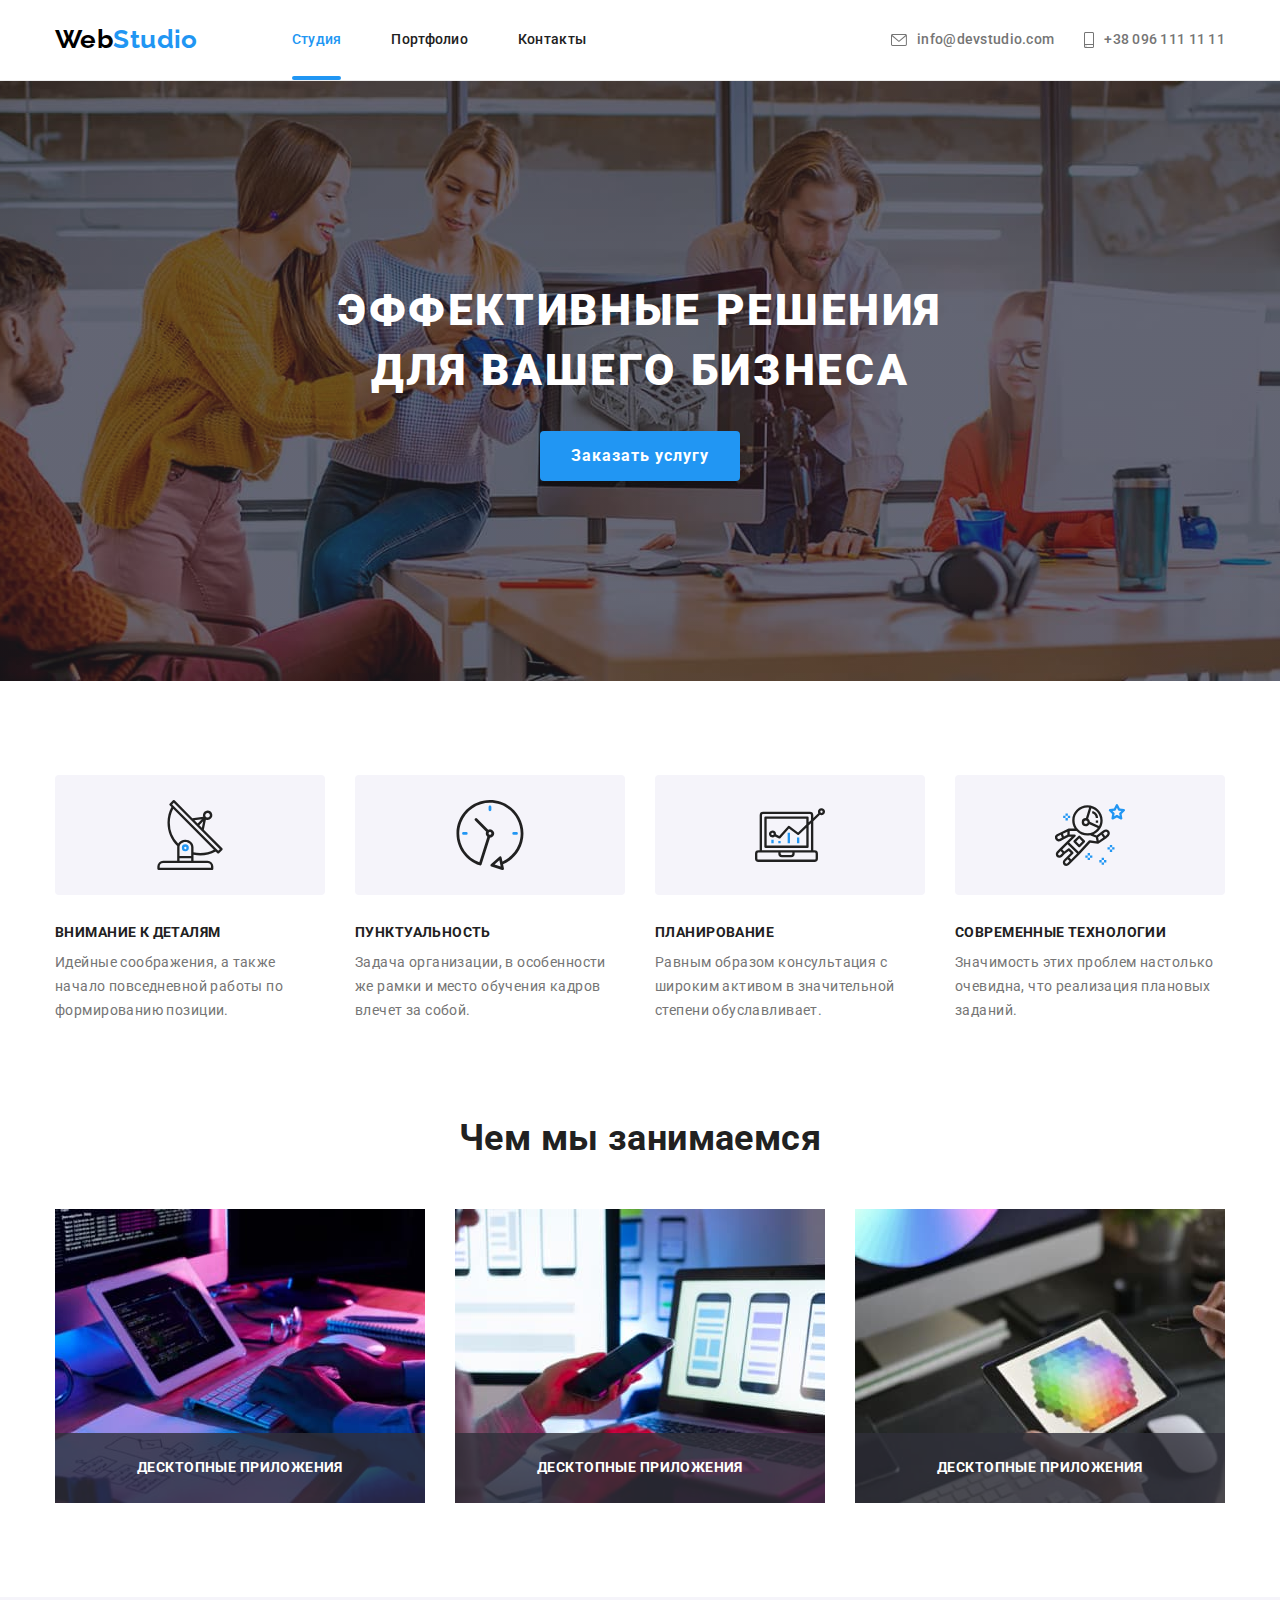
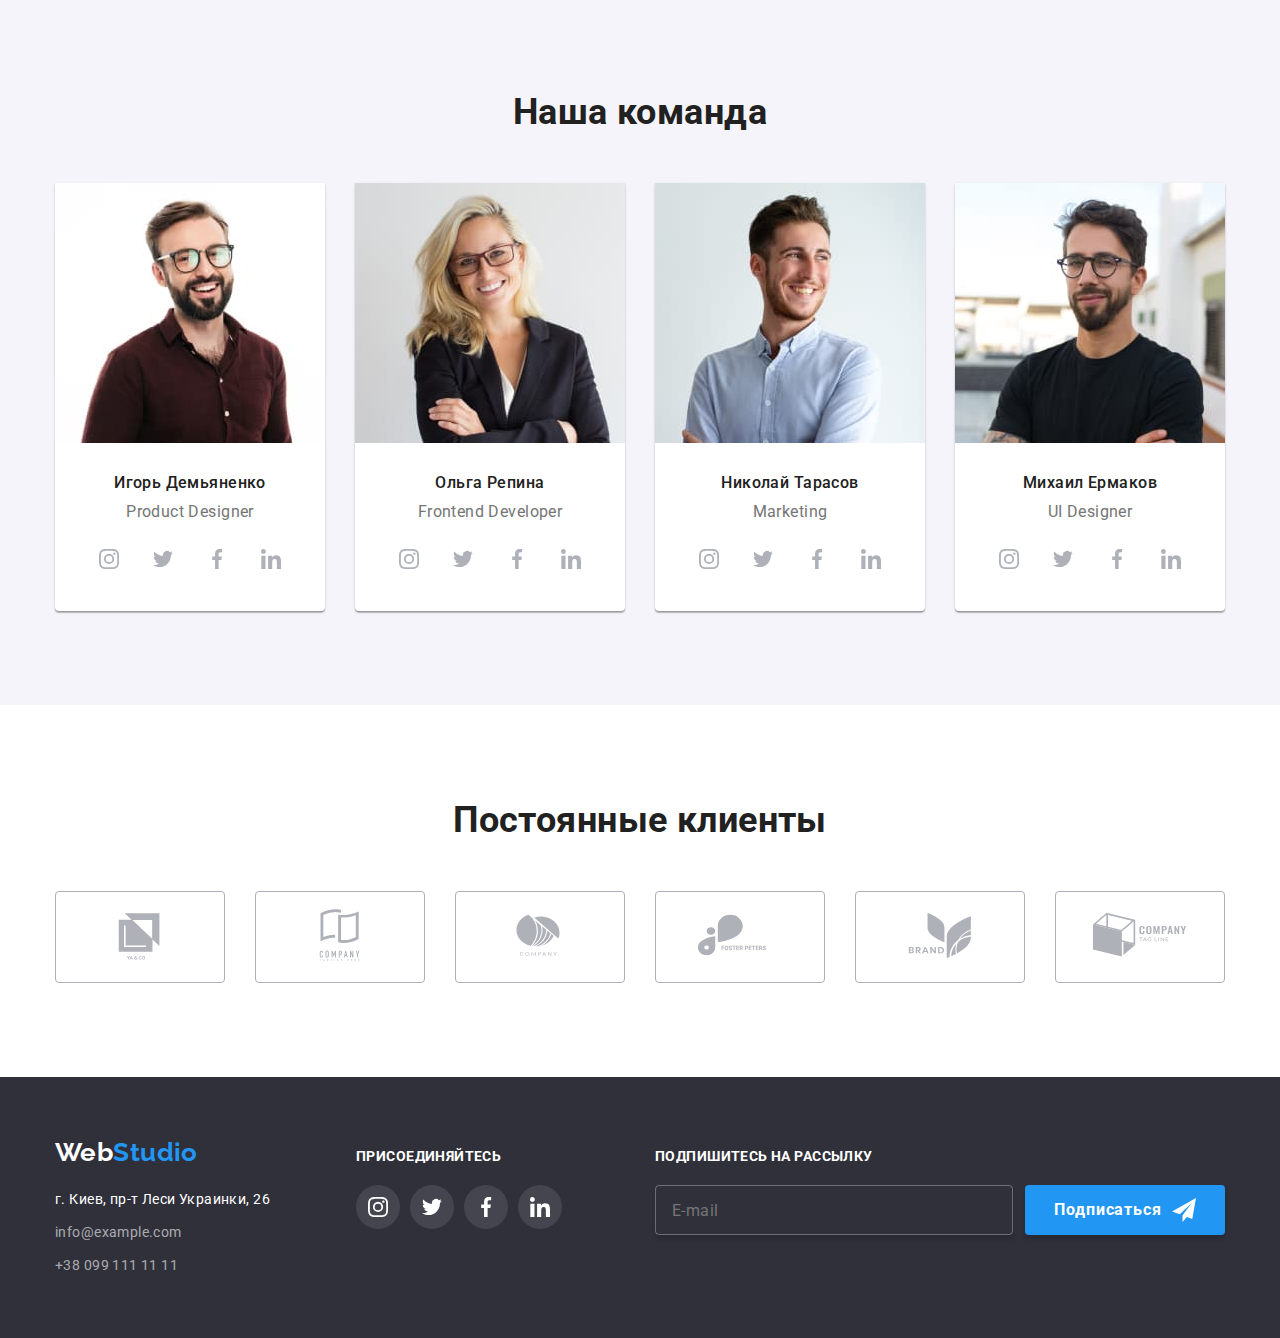
==== commit 1ae00454: "Исправляет замечания ментора" ====
--- a/index.html
+++ b/index.html
@@ -13,13 +13,13 @@
 
         <!-- Шапка сайта -->
         <header class="header">
-            <div class="container header__container">
+            <div class="header__container container">
                 <a class="logo" href="./index.html" lang="en">Web<span class="logo__accent">Studio</span></a>
                     
                 <button class="header__button" type="button" aria-expanded="false" aria-controls="menu-container" data-menu-button>
                     <svg class="header__button-icon" width="40" height="40" aria-label="Мобильное меню">
-                        <use class="header__icon-cross" href="./images/sprite.svg#mobile-close"></use>
-                        <use class="header__icon-menu" href="./images/sprite.svg#mobile-menu"></use>
+                        <use class="header__icon-cross" width="18" height="18" href="./images/sprite.svg#mobile-close"></use>
+                        <use class="header__icon-menu" width="24" height="16" href="./images/sprite.svg#mobile-menu"></use>
                     </svg>
                 </button>
                 <div class="header__menu" id="menu-container" data-menu>
@@ -47,7 +47,7 @@
                                 </a>
                             </li>
                             <li class="header__contacts-item">
-                                <a class="header__contacts-link" href="tel:+380961111111">
+                                <a class="header__contacts-link header__contacts-link--large" href="tel:+380961111111">
                                     <svg class="header__contacts-icon" width="10px" height="16px">
                                         <use href="./images/sprite.svg#icon-smartphone"></use>
                                     </svg>
@@ -177,10 +177,10 @@
                         <picture>
                             <source srcset="./images/team/team1/img1-mobile@1x.jpg 1x, ./images/team/team1/img1-mobile@2x.jpg 2x" 
                                 media="(max-width:767px)" />
+                            <source srcset="./images/team/team1/img1-desktop@1x.jpg 1x, ./images/team/team1/img1-desktop@2x.jpg 2x"
+                                media="(min-width:1200px)" />
                             <source srcset="./images/team/team1/img1-tablet@1x.jpg 1x, ./images/team/team1/img1-tablet@2x.jpg 2x" 
                                 media="(min-width:768px)" />
-                            <source srcset="./images/team/team1/img1-desktop@1x.jpg 1x, ./images/team/team1/img1-desktop@2x.jpg 2x" 
-                                media="(min-width:1200px)" />
                             <img class="team__image" src="./images/team/team1/img1-desktop@1x.jpg" alt="Фото Игоря Демьяненко"/>
                         </picture>
                             <div class="team__wrapper">
@@ -222,10 +222,10 @@
                             <picture>
                                 <source srcset="./images/team/team2/img2-mobile@1x.jpg 1x, ./images/team/team2/img2-mobile@2x.jpg 2x"
                                     media="(max-width:767px)" />
+                                <source srcset="./images/team/team2/img2-desktop@1x.jpg 1x, ./images/team/team2/img2-desktop@2x.jpg 2x"
+                                    media="(min-width:1200px)" />
                                 <source srcset="./images/team/team2/img2-tablet@1x.jpg 1x, ./images/team/team2/img2-tablet@2x.jpg 2x"
                                     media="(min-width:768px)" />
-                                <source srcset="./images/team/team2/img2-desktop@1x.jpg 1x, ./images/team/team2/img2-desktop@2x.jpg 2x"
-                                    media="(min-width:1200px)" />
                                 <img class="team__image" src="./images/team/team2/img2-desktop@1x.jpg" alt="Фото Ольги Репиной" />
                             </picture>
                             <div class="team__wrapper">
@@ -267,10 +267,10 @@
                             <picture>
                                 <source srcset="./images/team/team3/img3-mobile@1x.jpg 1x, ./images/team/team3/img3-mobile@2x.jpg 2x"
                                     media="(max-width:767px)" />
+                                <source srcset="./images/team/team3/img3-desktop@1x.jpg 1x, ./images/team/team3/img3-desktop@2x.jpg 2x"
+                                    media="(min-width:1200px)" />
                                 <source srcset="./images/team/team3/img3-tablet@1x.jpg 1x, ./images/team/team3/img3-tablet@2x.jpg 2x"
                                     media="(min-width:768px)" />
-                                <source srcset="./images/team/team3/img3-desktop@1x.jpg 1x, ./images/team/team3/img3-desktop@2x.jpg 2x"
-                                    media="(min-width:1200px)" />
                                 <img class="team__image" src="./images/team/team3/img3-desktop@1x.jpg" alt="Фото Николая Тарасова" />
                             </picture>
                             <div class="team__wrapper">
@@ -312,10 +312,10 @@
                             <picture>
                                 <source srcset="./images/team/team4/img4-mobile@1x.jpg 1x, ./images/team/team4/img4-mobile@2x.jpg 2x"
                                     media="(max-width:767px)" />
+                                <source srcset="./images/team/team4/img4-desktop@1x.jpg 1x, ./images/team/team4/img4-desktop@2x.jpg 2x"
+                                    media="(min-width:1200px)" />
                                 <source srcset="./images/team/team4/img4-tablet@1x.jpg 1x, ./images/team/team4/img4-tablet@2x.jpg 2x"
                                     media="(min-width:768px)" />
-                                <source srcset="./images/team/team4/img4-desktop@1x.jpg 1x, ./images/team/team4/img4-desktop@2x.jpg 2x"
-                                    media="(min-width:1200px)" />
                                 <img class="team__image" src="./images/team/team4/img4-desktop@1x.jpg" alt="Фото Михаила Ермакова" />
                             </picture>
                             <div class="team__wrapper">
@@ -502,54 +502,54 @@
         <!-- модальное окно -->
         <div data-modal class="backdrop is-hidden">
             <div class="modal">
-                <button class="close-btn" data-modal-close>
-                    <svg class="modal-close-icon" width="11px" height="11px" aria-label="Close">
+                <button class="modal__close-btn" data-modal-close>
+                    <svg class="modal__close-icon" width="11px" height="11px" aria-label="Close">
                         <use href="./images/sprite.svg#icon-modal-close"></use>
                     </svg>
                 </button>
-                <form class="modal-form">
-                    <h4 class="modal-form-title">
+                <form class="modal__form">
+                    <h4 class="modal__title">
                         Оставьте свои данные, мы вам перезвоним
                     </h4>
         
-                    <div class="modal-form-field">
-                        <label class="modal-form-label" for="name">Имя</label>
-                        <input class="modal-form-input" type="text" name="name" id="name" placeholder=" " />
+                    <div class="modal__form-field">
+                        <label class="modal__form-label" for="name">Имя</label>
+                        <input class="modal__form-input" type="text" name="name" id="name" placeholder=" " />
                         <svg class="modal-form-icon" width="15px" height="15px" aria-label="Name">
                             <use href="./images/sprite.svg#icon-modal-name"></use>
                         </svg>
                     </div>
         
-                    <div class="modal-form-field">
-                        <label class="modal-form-label" for="tel">Телефон</label>
-                        <input class="modal-form-input" type="tel" name="tel" id="tel" placeholder=" " />
+                    <div class="modal__form-field">
+                        <label class="modal__form-label" for="tel">Телефон</label>
+                        <input class="modal__form-input" type="tel" name="tel" id="tel" placeholder=" " />
                         <svg class="modal-form-icon" width="15px" height="15px" aria-label="Telephone">
                             <use href="./images/sprite.svg#icon-modal-tel"></use>
                         </svg>
                     </div>
-                    <div class="modal-form-field">
-                        <label class="modal-form-label" for="email">Почта</label>
-                        <input class="modal-form-input" type="email" name="email" id="email" placeholder=" " />
+                    <div class="modal__form-field">
+                        <label class="modal__form-label" for="email">Почта</label>
+                        <input class="modal__form-input" type="email" name="email" id="email" placeholder=" " />
                         <svg class="modal-form-icon" width="15px" height="15px" aria-label="E-mail">
                             <use href="./images/sprite.svg#icon-modal-mail"></use>
                         </svg>
                     </div>
-                    <div class="modal-form-comment">
-                        <label class="modal-form-label" for="comment">Комментарий</label>
-                        <textarea class="textarea modal-form-input" name="comment" placeholder="Введите текст"
+                    <div class="modal__form-field">
+                        <label class="modal__form-label" for="comment">Комментарий</label>
+                        <textarea class="textarea modal__form-input modal__text-area" name="comment" placeholder="Введите текст"
                             id="comment"></textarea>
                     </div>
-                    <div class="checkbox-area">
-                        <label class="checkbox-label">
-                            <input class="checkbox-input" type="checkbox" name="agreement" />
-                            <span class="checkbox-icon"></span>
-                            Соглашаюсь с рассылкой и принимаю </label><a class="checkbox-link" href="#">Условия договора</a>
-                    </div>
-                    <button class="modal-form-btn" type="submit">Отправить</button>
+                    <div class="modal__checkbox-area">
+                        <label class="modal__checkbox-label">
+                            <input class="modal__checkbox-input" type="checkbox" name="agreement" />
+                            <span class="modal__checkbox-icon"></span>
+                            Соглашаюсь с рассылкой и принимаю </label><a class="modal__checkbox-link" href="#">Условия договора</a>
+                    </div>
+                    <button class="button" type="submit">Отправить</button>
                 </form>
             </div>
         </div>
         <script src="./js/modal.js"></script>
-
+        <script src="./js/mobile-menu.js"></script>
     </body>
 </html>--- a/css/main.min.css
+++ b/css/main.min.css
@@ -1 +1 @@
-body{font-family:"Roboto",sans-serif;color:#757575;font-size:14px;letter-spacing:.03em;background-color:#fff}body.modal-open{overflow:hidden}body.menu-open{overflow:hidden}h1,h2,h3,h4,p,ul{margin:0px;padding:0px;list-style:none}html{-webkit-box-sizing:border-box;box-sizing:border-box}*,*::after,*::before{-webkit-box-sizing:inherit;box-sizing:inherit}h1,h2,h3,h4,h5,h6,p{margin-top:0}.list{list-style:none;padding-left:0;margin:0}.link{text-decoration:none;color:inherit}img{display:block;max-width:100%;height:auto}address{font-style:normal}.container{padding-left:15px;padding-right:15px;margin-left:auto;margin-right:auto}.footer-container{padding-left:15px;padding-right:15px;margin-left:auto;margin-right:auto}ul{margin:0}.visually-hidden{position:absolute;width:1px;height:1px;margin:-1px;border:0;padding:0;white-space:nowrap;-webkit-clip-path:inset(100%);clip-path:inset(100%);clip:rect(0 0 0 0);overflow:hidden}.section{padding:60px 0px}@media screen and (min-width: 1200px){.section{padding:94px 0px}}.container{padding:0px 15px;margin:auto}@media screen and (min-width: 480px){.container{width:480px}}@media screen and (min-width: 768px){.container{width:768px}}@media screen and (min-width: 1200px){.container{width:1200px}}.section{padding-top:94px;padding-bottom:94px}.logo{color:var(--accent-color);text-decoration:none;font-family:"Raleway";font-style:normal;font-weight:700;font-size:26px;line-height:1.19;padding-top:24px;padding-bottom:25px}.logo__accent{color:var(--title-text-color)}.logo{display:block;text-decoration:none;font-family:"Raleway",sans-serif;font-weight:700;font-size:24px;line-height:1.17;color:#000}@media screen and (max-width: 767px){.logo{padding:16px 0px}}@media screen and (min-width: 768px)and (max-width: 1199px){.logo{padding:26px 0px}}@media screen and (min-width: 1200px){.logo{padding:24px 0px 25px 0px;font-size:26px;line-height:1.19}}.logo__accent{color:#2196f3}.contacts{margin-left:auto;display:-webkit-box;display:-ms-flexbox;display:flex;-webkit-box-align:center;-ms-flex-align:center;align-items:center}.contacts__item{display:inline-block}.contacts__link{font-weight:500;line-height:1.14;color:var(--primary-text-color);text-decoration:none;display:-webkit-box;display:-ms-flexbox;display:flex;-webkit-box-align:center;-ms-flex-align:center;align-items:center;padding-top:32px;padding-bottom:32px;color:var(--main-color);letter-spacing:.02em;-webkit-transition:color 250ms var(--timing-function);transition:color 250ms var(--timing-function)}.contacts__icon{fill:currentColor;margin-right:10px}.contacts__icon:hover{color:var(--accent-color)}.button,.footer__btn{display:-webkit-box;display:-ms-flexbox;display:flex;min-width:200px;padding-top:10px;padding-bottom:10px;-webkit-box-pack:center;-ms-flex-pack:center;justify-content:center;-webkit-box-align:center;-ms-flex-align:center;align-items:center;margin:auto;color:#fff;background-color:#2196f3;font-weight:700;font-size:16px;line-height:1.88;letter-spacing:.06em;cursor:pointer;border-radius:4px;border-width:0px;-webkit-box-shadow:0px 4px 4px rgba(0,0,0,.15);box-shadow:0px 4px 4px rgba(0,0,0,.15);-webkit-transition:background-color 250ms cubic-bezier(0.4, 0, 0.2, 1);transition:background-color 250ms cubic-bezier(0.4, 0, 0.2, 1)}.button:hover,.button:focus,.footer__btn:hover,.footer__btn:focus{background-color:#188ce8}.header__logo-accent-text{color:var(--primary-white-color)}.header__menu-link{display:block;line-height:1.18;font-size:40px;color:#212121;text-decoration:none;font-weight:500;letter-spacing:.02em;-webkit-transition:color 250ms cubic-bezier(0.4, 0, 0.2, 1);transition:color 250ms cubic-bezier(0.4, 0, 0.2, 1)}@media screen and (min-width: 768px){.header__menu-link{padding-top:32px;padding-bottom:32px;line-height:1.14;font-size:14px}.header__menu-link--current::after{position:absolute;bottom:0;content:"";display:block;height:4px;width:100%;background-color:#2196f3;border-radius:2px}}.header__menu-link--current,.header__menu-link:hover,.header__menu-link:focus{color:#2196f3}.header__contacts-link{text-decoration:none;color:#757575;font-size:24px;font-weight:500;line-height:1.17;letter-spacing:.02em;-webkit-transition:color 250ms cubic-bezier(0.4, 0, 0.2, 1);transition:color 250ms cubic-bezier(0.4, 0, 0.2, 1)}@media screen and (max-width: 767px){.header__contacts-link--large{color:#2196f3;font-size:34px;line-height:1.18}}@media screen and (min-width: 768px){.header__contacts-link{display:-webkit-box;display:-ms-flexbox;display:flex;-webkit-box-align:center;-ms-flex-align:center;align-items:center;font-size:12px}}@media screen and (min-width: 1200px){.header__contacts-link{padding-top:32px;padding-bottom:32px;font-size:14px;line-height:1.14}}.header__contacts-link:hover,.header__contacts-link:focus{color:#2196f3}@media screen and (min-width: 768px){.header__menu-item{position:relative}}.header__menu-item:not(:last-child){margin:0px 0px 32px 0px}@media screen and (min-width: 768px){.header__menu-item:not(:last-child){margin:0px 50px 0px 0px}}.header{position:relative;height:60px;border-bottom:1px solid #ececec}@media screen and (min-width: 768px){.header{-webkit-box-sizing:content-box;box-sizing:content-box;height:80px}}.header__menu-list{display:-webkit-box;display:-ms-flexbox;display:flex;-webkit-box-orient:vertical;-webkit-box-direction:normal;-ms-flex-direction:column;flex-direction:column}@media screen and (min-width: 768px){.header__menu-list{-webkit-box-orient:horizontal;-webkit-box-direction:normal;-ms-flex-direction:row;flex-direction:row;margin:0px 84px 0px 0px}}@media screen and (min-width: 1200px){.header__menu-list{margin:0px 305px 0px 0px}}.header__contacts-list{display:-webkit-box;display:-ms-flexbox;display:flex;-webkit-box-orient:vertical;-webkit-box-direction:reverse;-ms-flex-direction:column-reverse;flex-direction:column-reverse}@media screen and (max-width: 767px){.header__contacts-list{margin-bottom:64px}}@media screen and (min-width: 768px){.header__contacts-list{-webkit-box-orient:vertical;-webkit-box-direction:normal;-ms-flex-direction:column;flex-direction:column}}@media screen and (min-width: 1200px){.header__contacts-list{-webkit-box-orient:horizontal;-webkit-box-direction:normal;-ms-flex-direction:row;flex-direction:row}}.header__container{display:-webkit-box;display:-ms-flexbox;display:flex;-webkit-box-pack:justify;-ms-flex-pack:justify;justify-content:space-between;-webkit-box-align:center;-ms-flex-align:center;align-items:center}@media screen and (min-width: 768px){.header__contacts-item:nth-child(1){margin:0px 0px 10px 0px}}@media screen and (min-width: 1200px){.header__contacts-item:nth-child(1){margin:0px 30px 0px 0px}}@media screen and (max-width: 767px){.header__contacts-item:nth-child(2){margin:0px 0px 32px 0px}}@media screen and (max-width: 767px){.header__contacts-icon{display:none}}@media screen and (min-width: 768px){.header__contacts-icon{fill:currentColor;margin-right:8px}}@media screen and (min-width: 1200px){.header__contacts-icon{margin-right:10px}.header__contacts-item:nth-child(1) .header__contacts-icon{width:16px;height:12px}.header__contacts-item:nth-child(2) .header__contacts-icon{width:10px;height:16px}}.header__socials{display:-webkit-box;display:-ms-flexbox;display:flex}@media screen and (min-width: 768px){.header__socials{display:none}}.header__socials-item{display:inline-block;padding:0px 10px}.header__socials-item:not(:last-child){border-right:1px solid rgba(33,33,33,.2)}.header__socials-item:nth-child(1){padding-left:0}.header__socials-item:last-child{padding-right:0}.header__socials-link{font-weight:500;font-size:18px;line-height:1.22;letter-spacing:.02em;color:#2196f3}.header__button{display:-webkit-inline-box;display:-ms-inline-flexbox;display:inline-flex;padding:0;border:none;background-color:rgba(0,0,0,0)}@media screen and (min-width: 768px){.header__button{display:none}}.header__button-icon{fill:#212121;-webkit-transition:fill 250ms cubic-bezier(0.4, 0, 0.2, 1);transition:fill 250ms cubic-bezier(0.4, 0, 0.2, 1)}.header__button.is-open .header__button-icon{display:block;position:fixed;z-index:69;right:15px;top:10px}.header__button-icon:hover,.header__button-icon:focus{fill:#2196f3}.header__icon-cross{display:none}.header__button.is-open .header__icon-cross{display:block}.header__button.is-open .header__icon-menu{display:none}.header__menu{background-color:#fff}@media screen and (max-width: 767px){.header__menu{display:none;position:fixed;top:0;left:0;z-index:33;width:100%;height:100%;padding:48px 0px 48px 40px}.header__menu.is-open{display:-webkit-box;display:-ms-flexbox;display:flex;-webkit-box-orient:vertical;-webkit-box-direction:normal;-ms-flex-direction:column;flex-direction:column;-webkit-box-pack:justify;-ms-flex-pack:justify;justify-content:space-between}}@media screen and (min-width: 768px){.header__menu{display:-webkit-box;display:-ms-flexbox;display:flex;-webkit-box-align:center;-ms-flex-align:center;align-items:center}}.hero{max-width:1600px;height:600px;margin-left:auto;margin-right:auto;padding:118px 0px;text-align:center;background-color:#c4c4c4;background-image:-webkit-gradient(linear, left top, left bottom, from(rgba(47, 48, 58, 0.4)), to(rgba(47, 48, 58, 0.4))),url(../images/hero/hero-small@1x.jpg);background-image:linear-gradient(rgba(47, 48, 58, 0.4), rgba(47, 48, 58, 0.4)),url(../images/hero/hero-small@1x.jpg);background-size:cover;background-repeat:no-repeat;background-position:center}@media screen and (-webkit-min-device-pixel-ratio: 2),screen and (min-resolution: 2dppx),screen and (min-resolution: 192dpi),screen and (min-device-pixel-ratio: 2){.hero{background-image:-webkit-gradient(linear, left top, left bottom, from(rgba(47, 48, 58, 0.4)), to(rgba(47, 48, 58, 0.4))),url(../images/hero/hero-small@2x.jpg);background-image:linear-gradient(rgba(47, 48, 58, 0.4), rgba(47, 48, 58, 0.4)),url(../images/hero/hero-small@2x.jpg)}}@media screen and (min-width: 768px){.hero{background-image:-webkit-gradient(linear, left top, left bottom, from(rgba(47, 48, 58, 0.4)), to(rgba(47, 48, 58, 0.4))),url(../images/hero/hero-medium@1x.jpg);background-image:linear-gradient(rgba(47, 48, 58, 0.4), rgba(47, 48, 58, 0.4)),url(../images/hero/hero-medium@1x.jpg)}}@media screen and (min-width: 768px)and (-webkit-min-device-pixel-ratio: 2),screen and (min-width: 768px)and (min-resolution: 2dppx),screen and (min-width: 768px)and (min-resolution: 192dpi),screen and (min-width: 768px)and (min-device-pixel-ratio: 2){.hero{background-image:-webkit-gradient(linear, left top, left bottom, from(rgba(47, 48, 58, 0.4)), to(rgba(47, 48, 58, 0.4))),url(../images/hero/hero-medium@2x.jpg);background-image:linear-gradient(rgba(47, 48, 58, 0.4), rgba(47, 48, 58, 0.4)),url(../images/hero/hero-medium@2x.jpg)}}@media screen and (min-width: 1200px){.hero{height:600px;padding:200px 0px;background-image:-webkit-gradient(linear, left top, left bottom, from(rgba(47, 48, 58, 0.4)), to(rgba(47, 48, 58, 0.4))),url(../images/hero/hero-large@1x.jpg);background-image:linear-gradient(rgba(47, 48, 58, 0.4), rgba(47, 48, 58, 0.4)),url(../images/hero/hero-large@1x.jpg)}}@media screen and (min-width: 1200px)and (-webkit-min-device-pixel-ratio: 2),screen and (min-width: 1200px)and (min-resolution: 2dppx),screen and (min-width: 1200px)and (min-resolution: 192dpi),screen and (min-width: 1200px)and (min-device-pixel-ratio: 2){.hero{background-image:-webkit-gradient(linear, left top, left bottom, from(rgba(47, 48, 58, 0.4)), to(rgba(47, 48, 58, 0.4))),url(../images/hero/hero-large@2x.jpg);background-image:linear-gradient(rgba(47, 48, 58, 0.4), rgba(47, 48, 58, 0.4)),url(../images/hero/hero-large@2x.jpg)}}.hero__title{margin-bottom:30px;color:#fff;font-weight:900;font-size:26px;line-height:1.62;letter-spacing:.06em;text-transform:uppercase}@media screen and (min-width: 768px){.hero__title{max-width:360px;margin-left:auto;margin-right:auto}}@media screen and (min-width: 1200px){.hero__title{max-width:696px;font-size:44px;line-height:1.36}}.hero__button:hover,.hero__button:focus{background-color:#188ce8;color:#fff}.benefits__icon-wrapper{display:-webkit-box;display:-ms-flexbox;display:flex;-webkit-box-pack:center;-ms-flex-pack:center;justify-content:center;-webkit-box-align:center;-ms-flex-align:center;align-items:center;margin-bottom:30px;height:120px;background-color:#f5f4fa;border-radius:4px}.benefits__title{margin-bottom:10px;color:#212121;font-weight:700;font-size:14px;line-height:1.14;text-transform:uppercase}.benefits__descr{color:#757575;line-height:1.71}.benefits__list{display:block}@media screen and (min-width: 768px){.benefits__list{-ms-flex-wrap:wrap;flex-wrap:wrap;display:-webkit-box;display:-ms-flexbox;display:flex}}@media screen and (min-width: 1200px){.benefits__list{-ms-flex-wrap:nowrap;flex-wrap:nowrap}}@media screen and (max-width: 767px){.benefits__item:not(:last-child){margin-bottom:30px}}@media screen and (min-width: 768px)and (max-width: 1199px){.benefits__item{width:354px}.benefits__item:nth-child(2n+1){margin-right:30px}.benefits__item:nth-child(-n+2){margin-bottom:30px}}@media screen and (min-width: 1200px){.benefits__item{width:270px}.benefits__item:not(:last-child){margin-right:30px}}.activities{display:none;padding-top:0px}@media screen and (min-width: 1200px){.activities{display:block}}.section__title{margin-bottom:30px;color:#212121;font-weight:700;font-size:28px;line-height:1.18;text-align:center}@media screen and (min-width: 1200px){.section__title{margin-bottom:50px;font-size:36px;line-height:1.17}}.activities__image{display:block}.activities__list{display:-webkit-box;display:-ms-flexbox;display:flex;-webkit-box-pack:justify;-ms-flex-pack:justify;justify-content:space-between}.activities__overlay{position:relative}.activities__title{position:absolute;bottom:0;width:100%;height:70px;display:-webkit-box;display:-ms-flexbox;display:flex;-webkit-box-align:center;-ms-flex-align:center;align-items:center;-webkit-box-pack:center;-ms-flex-pack:center;justify-content:center;font-weight:700;line-height:1.14;text-transform:uppercase;color:#fff;background-color:rgba(47,48,58,.8)}.team{background-color:#f5f4fa}.team__name{margin-bottom:10px;color:#212121;font-weight:500;font-size:16px;line-height:1.19}.team__image{display:block;max-width:100%;height:auto}.team__position{margin-bottom:16px;color:#757575;font-size:16px;line-height:1.19}@media screen and (min-width: 768px){.team__list{display:-webkit-box;display:-ms-flexbox;display:flex;-ms-flex-wrap:wrap;flex-wrap:wrap}}@media screen and (min-width: 1200px){.team__list{-ms-flex-wrap:nowrap;flex-wrap:nowrap}}.team__wrapper{padding:30px 0px 24px 0px;text-align:center}@media screen and (min-width: 1200px){.team__wrapper{padding:30px 0px}}.team__item{-webkit-box-shadow:0px 1px 3px rgba(0,0,0,.12),0px 1px 1px rgba(0,0,0,.14),0px 2px 1px rgba(0,0,0,.2);box-shadow:0px 1px 3px rgba(0,0,0,.12),0px 1px 1px rgba(0,0,0,.14),0px 2px 1px rgba(0,0,0,.2);border-radius:0px 0px 4px 4px;background-color:#fff}@media screen and (max-width: 767px){.team__item:not(:last-child){margin-bottom:30px}}@media screen and (min-width: 768px)and (max-width: 1199px){.team__item{width:calc((100% - 30px)/2)}.team__item:nth-child(2n+1){margin-right:30px}.team__item:nth-child(-n+2){margin-bottom:30px}}@media screen and (min-width: 1200px){.team__item{width:calc((100% - 30px)/2)}.team__item:nth-child(-n+3){margin-right:30px}.team__item:nth-child(-n+2){margin-bottom:0px}}.socials{display:-webkit-box;display:-ms-flexbox;display:flex;-webkit-box-pack:center;-ms-flex-pack:center;justify-content:center}.socials__item:not(:last-child){margin-right:10px}.socials__link{display:-webkit-box;display:-ms-flexbox;display:flex;-webkit-box-pack:center;-ms-flex-pack:center;justify-content:center;-webkit-box-align:center;-ms-flex-align:center;align-items:center;width:44px;height:44px;border-radius:50%;fill:#afb1b8;-webkit-transition:background-color 250ms cubic-bezier(0.4, 0, 0.2, 1),fill 250ms cubic-bezier(0.4, 0, 0.2, 1);transition:background-color 250ms cubic-bezier(0.4, 0, 0.2, 1),fill 250ms cubic-bezier(0.4, 0, 0.2, 1)}.socials__link:hover,.socials__link:focus{background-color:#2196f3;fill:#fff}.clients__list{display:-webkit-box;display:-ms-flexbox;display:flex;-ms-flex-wrap:wrap;flex-wrap:wrap}.clients__link{display:-webkit-box;display:-ms-flexbox;display:flex;-webkit-box-pack:center;-ms-flex-pack:center;justify-content:center;-webkit-box-align:center;-ms-flex-align:center;align-items:center;height:92px;border:1px solid #afb1b8;border-radius:4px;fill:#afb1b8;-webkit-transition:border-color 250ms cubic-bezier(0.4, 0, 0.2, 1),fill 250ms cubic-bezier(0.4, 0, 0.2, 1);transition:border-color 250ms cubic-bezier(0.4, 0, 0.2, 1),fill 250ms cubic-bezier(0.4, 0, 0.2, 1)}.clients__link:hover,.clients__link:focus{fill:#2196f3;border-color:#2196f3}.clients__item{margin-right:30px;margin-bottom:30px}@media screen and (max-width: 479px){.clients__item{width:calc((100% - 30px)/2)}.clients__item:nth-child(2n){margin-right:0px}.clients__item:nth-child(n+5){margin-bottom:0px}}@media screen and (min-width: 480px)and (max-width: 767px){.clients__item{width:210px}.clients__item:nth-child(2n){margin-right:0px}.clients__item:nth-child(n+5){margin-bottom:0px}}@media screen and (min-width: 768px)and (max-width: 1199px){.clients__item{width:226px}.clients__item:nth-child(3n){margin-right:0px}.clients__item:nth-child(n+4){margin-bottom:0px}}@media screen and (min-width: 1200px){.clients__item{width:170px;margin-bottom:0}.clients__item:last-child{margin-right:0px}}.footer{padding-top:60px;padding-bottom:60px;background-color:#2f303a}.footer__logo{margin:0px 0px 20px 0px;padding:0;color:#fff}.footer__address{color:#fff;font-style:normal;line-height:1.71}@media screen and (max-width: 767px){.footer__address{margin-bottom:60px}}.footer__map{margin-bottom:20px;color:var(--primary-white-color);line-height:1.14;text-decoration:none}.footer__item:nth-child(-n+2){margin-bottom:9px}.footer__link{text-decoration:none;color:rgba(255,255,255,.6);-webkit-transition:color 250ms cubic-bezier(0.4, 0, 0.2, 1);transition:color 250ms cubic-bezier(0.4, 0, 0.2, 1)}.footer__link:hover,.footer__link:focus{color:#2196f3}.footer__contacts{min-width:231px}@media screen and (min-width: 768px){.footer__contacts{margin-right:165px}}@media screen and (min-width: 1200px){.footer__contacts{margin-right:70px}}.footer__socials{min-width:206px}.footer__socials-link{background-color:rgba(255,255,255,.1);fill:#fff}@media screen and (min-width: 1200px){.footer__subscribe{margin-left:auto}}.footer__container{display:-webkit-box;display:-ms-flexbox;display:flex;-webkit-box-orient:vertical;-webkit-box-direction:normal;-ms-flex-direction:column;flex-direction:column;text-align:center}@media screen and (min-width: 1200px){.footer__container{-webkit-box-orient:horizontal;-webkit-box-direction:normal;-ms-flex-direction:row;flex-direction:row;-webkit-box-align:baseline;-ms-flex-align:baseline;align-items:baseline;text-align:left}}.footer__contacts-socials{display:-webkit-box;display:-ms-flexbox;display:flex;-webkit-box-pack:center;-ms-flex-pack:center;justify-content:center;-webkit-box-align:baseline;-ms-flex-align:baseline;align-items:baseline}@media screen and (max-width: 767px){.footer__contacts-socials{-webkit-box-orient:vertical;-webkit-box-direction:normal;-ms-flex-direction:column;flex-direction:column;-webkit-box-align:center;-ms-flex-align:center;align-items:center}}@media screen and (max-width: 1199px){.footer__contacts-socials{margin-bottom:60px}}@media screen and (min-width: 1200px){.footer__contacts-socials{-webkit-box-align:baseline;-ms-flex-align:baseline;align-items:baseline}}.footer__cta{margin-bottom:20px;text-transform:uppercase;color:#fff;font-weight:700;line-height:1.14}.footer__form{display:-webkit-box;display:-ms-flexbox;display:flex;-webkit-box-orient:vertical;-webkit-box-direction:normal;-ms-flex-direction:column;flex-direction:column}.footer__input-wrap{display:-webkit-box;display:-ms-flexbox;display:flex;-webkit-box-orient:vertical;-webkit-box-direction:normal;-ms-flex-direction:column;flex-direction:column}@media screen and (min-width: 1200px){.footer__input-wrap{-webkit-box-orient:horizontal;-webkit-box-direction:normal;-ms-flex-direction:row;flex-direction:row}}.button__icon{margin-left:10px}.footer__input{padding:0px 16px;margin:0px 0px 20px 0px;height:50px;font-size:16px;line-height:1.25;letter-spacing:inherit;color:#fff;background-color:inherit;border:1px solid rgba(255,255,255,.3);-webkit-box-shadow:0px 4px 4px rgba(0,0,0,.15);box-shadow:0px 4px 4px rgba(0,0,0,.15);border-radius:4px}@media screen and (min-width: 767px){.footer__input{width:450px;margin-left:auto;margin-right:auto}}@media screen and (min-width: 1200px){.footer__input{margin:0px 12px 0px 0px;width:358px}}.footer__input:focus{border:1px solid #fff;outline-width:0px}.portfolio{padding:94px 0}.filter-list{display:-webkit-box;display:-ms-flexbox;display:flex;list-style:none;-webkit-box-pack:center;-ms-flex-pack:center;justify-content:center;margin-bottom:50px;-webkit-padding-start:0;padding-inline-start:0}.filter-list .filter-item+.filter-item{margin-left:8px}.button-filt{font-family:inherit;color:var(--title-text-color);background:#f5f4fa;border:none;cursor:pointer;font-weight:500;font-size:16px;line-height:1.62;text-align:center;padding:6px 22px;border-radius:4px;border:none;-webkit-transition:color 250ms var(--timing-function),background-color 250ms var(--timing-function),-webkit-box-shadow 250ms var(--timing-function);transition:color 250ms var(--timing-function),background-color 250ms var(--timing-function),-webkit-box-shadow 250ms var(--timing-function);transition:color 250ms var(--timing-function),background-color 250ms var(--timing-function),box-shadow 250ms var(--timing-function);transition:color 250ms var(--timing-function),background-color 250ms var(--timing-function),box-shadow 250ms var(--timing-function),-webkit-box-shadow 250ms var(--timing-function)}.button-filt.active{color:var(--primary-white-color);background:var(--accent-color)}.button-filt:hover,.button-filt:focus{cursor:pointer;background:var(--accent-color);color:var(--primary-white-color);-webkit-box-shadow:0px 3px 1px rgba(0,0,0,.1),0px 1px 2px rgba(0,0,0,.08),0px 2px 2px rgba(0,0,0,.12);box-shadow:0px 3px 1px rgba(0,0,0,.1),0px 1px 2px rgba(0,0,0,.08),0px 2px 2px rgba(0,0,0,.12);border-radius:4px}.works-list{display:-webkit-box;display:-ms-flexbox;display:flex;-ms-flex-wrap:wrap;flex-wrap:wrap}.works-item{-ms-flex-preferred-size:calc((100% - 60px)/3);flex-basis:calc((100% - 60px)/3);margin-right:30px;margin-bottom:30px}.works-item:nth-child(3n){margin-right:0px}.works-item:nth-child(n+7){margin-bottom:0px}.works-img{display:block;max-width:100%;height:auto}.portfolio-overlay{position:relative;overflow:hidden}.portfolio-overlay-text{position:absolute;bottom:0;padding:63px 24px;margin-bottom:0;width:100%;height:100%;font-size:18px;line-height:1.56;color:var(--primary-white-color);background-color:rgba(33,150,243,.9);-webkit-transform:translateY(101%);transform:translateY(101%);-webkit-transition:-webkit-transform 250ms var(--timing-function);transition:-webkit-transform 250ms var(--timing-function);transition:transform 250ms var(--timing-function);transition:transform 250ms var(--timing-function), -webkit-transform 250ms var(--timing-function)}.works-item:hover .portfolio-overlay-text{-webkit-transform:translateY(0);transform:translateY(0)}.works-name{padding-bottom:20px;padding-top:20px;padding-left:24px;border:1px solid #eee;border-top-width:0px}.works-title{margin-bottom:4px;color:var(--title-text-color);font-weight:700;font-size:18px;line-height:2;letter-spacing:.06em}.works-text{color:var(--primary-text-color);font-size:16px;line-height:1.88;margin-bottom:0}.portfolio-link{display:block;text-decoration:none;-webkit-box-shadow:none;box-shadow:none;-webkit-transition:-webkit-box-shadow 250ms var(--timing-function);transition:-webkit-box-shadow 250ms var(--timing-function);transition:box-shadow 250ms var(--timing-function);transition:box-shadow 250ms var(--timing-function), -webkit-box-shadow 250ms var(--timing-function)}.portfolio-link:hover,.portfolio-link:focus{-webkit-box-shadow:0px 1px 1px rgba(0,0,0,.12),0px 4px 4px rgba(0,0,0,.06),1px 4px 6px rgba(0,0,0,.16);box-shadow:0px 1px 1px rgba(0,0,0,.12),0px 4px 4px rgba(0,0,0,.06),1px 4px 6px rgba(0,0,0,.16)}.backdrop{position:fixed;top:0;left:0;width:100%;height:100%;background-color:rgba(0,0,0,.2);opacity:1;-webkit-transition:opacity 250ms var(--timing-function);transition:opacity 250ms var(--timing-function)}.backdrop.is-hidden{opacity:0;pointer-events:none}.backdrop.is-hidden .modal{-webkit-transform:translate(-50%, -50%) scale(2);transform:translate(-50%, -50%) scale(2)}.modal{position:absolute;top:50%;left:50%;-webkit-transform:translate(-50%, -50%) scale(1);transform:translate(-50%, -50%) scale(1);min-width:528px;min-height:581px;background-color:var(--primary-white-color);-webkit-box-shadow:0px 1px 3px rgba(0,0,0,.12),0px 1px 1px rgba(0,0,0,.14),0px 2px 1px rgba(0,0,0,.2);box-shadow:0px 1px 3px rgba(0,0,0,.12),0px 1px 1px rgba(0,0,0,.14),0px 2px 1px rgba(0,0,0,.2);border-radius:4px;-webkit-transition:-webkit-transform 250ms var(--timing-function);transition:-webkit-transform 250ms var(--timing-function);transition:transform 250ms var(--timing-function);transition:transform 250ms var(--timing-function), -webkit-transform 250ms var(--timing-function)}.close-btn{position:absolute;right:8px;top:8px;width:30px;height:30px;border:1px solid rgba(0,0,0,.1);background-color:var(--primary-white-color);border-radius:50%;cursor:pointer}.modal-close-icon{position:absolute;left:50%;top:50%;-webkit-transform:translate(-50%, -50%);transform:translate(-50%, -50%)}.close-btn:hover,.close-btn:focus{fill:var(--accent-color)}.modal-form{padding:40px}.modal-form-title{margin-bottom:12px;font-weight:700;font-size:20px;line-height:1.15;text-align:center;color:var(--title-text-color)}.modal-form-label{display:block;font-size:12px;line-height:1.17;letter-spacing:.01em;color:var(--primary-text-color)}.modal-form-input{display:block;margin-top:4px;padding-left:42px;width:100%;height:40px;line-height:1.14;letter-spacing:.01em;color:var(--title-text-color);border:1px solid rgba(33,33,33,.2);border-radius:4px;-webkit-transition:border-color 250ms var(--timing-function);transition:border-color 250ms var(--timing-function)}.modal-form-icon{position:absolute;top:50%;left:12px;fill:var(--title-text-color);-webkit-transition:fill 250ms var(--timing-function);transition:fill 250ms var(--timing-function)}.modal-form-input:focus+.modal-form-icon{fill:var(--accent-color)}.modal-form-input:focus{border:1px solid var(--accent-color);outline-width:0px}.textarea{resize:none;height:120px;padding:12px 16px}.modal-form-field{position:relative;margin-bottom:10px}.modal-form-comment{margin-bottom:20px}.checkbox-area{margin-bottom:30px;position:relative;display:-webkit-box;display:-ms-flexbox;display:flex;-webkit-box-align:center;-ms-flex-align:center;align-items:center;-webkit-box-pack:center;-ms-flex-pack:center;justify-content:center}.checkbox-label{display:-webkit-box;display:-ms-flexbox;display:flex;-webkit-box-align:center;-ms-flex-align:center;align-items:center;-webkit-box-pack:center;-ms-flex-pack:center;justify-content:center}.checkbox-link{padding-left:.3rem;line-height:1.71;text-decoration:underline;-webkit-text-decoration-skip-ink:none;text-decoration-skip-ink:none;color:var(--accent-color)}.checkbox-input{-webkit-appearance:none;-moz-appearance:none;appearance:none;position:absolute}.checkbox-icon{display:inline-block;width:15px;height:15px;background-color:inherit;border:2px solid var(--title-text-color);color:var(--primary-white-color);border-radius:4px;margin-right:8px;background-image:none;-webkit-transition:background-color 250ms var(--timing-function),border-color 250ms var(--timing-function),background-image 250ms var(--timing-function);transition:background-color 250ms var(--timing-function),border-color 250ms var(--timing-function),background-image 250ms var(--timing-function)}.checkbox-input:checked+.checkbox-icon{background-color:var(--accent-color);border-color:var(--accent-color);background-image:url("../images/checkmark.svg");background-size:contain;background-origin:border-box}.modal-form-btn{display:-webkit-box;display:-ms-flexbox;display:flex;min-width:200px;padding-top:10px;padding-bottom:10px;-webkit-box-pack:center;-ms-flex-pack:center;justify-content:center;-webkit-box-align:center;-ms-flex-align:center;align-items:center;margin:auto;color:var(--primary-white-color);background-color:var(--accent-color);font-weight:700;font-size:16px;line-height:1.88;letter-spacing:.06em;cursor:pointer;border-radius:4px;border-width:0px;-webkit-box-shadow:0px 4px 4px rgba(0,0,0,.15);box-shadow:0px 4px 4px rgba(0,0,0,.15);-webkit-transition:background-color 250ms var(--timing-function);transition:background-color 250ms var(--timing-function)}.modal-form-btn:hover,.modal-form-btn:focus{background-color:#188ce8;color:#fff}/*# sourceMappingURL=main.min.css.map */+body{font-family:"Roboto",sans-serif;color:#757575;font-size:14px;letter-spacing:.03em;background-color:#fff}body.modal-open{overflow:hidden}body.menu-open{overflow:hidden}h1,h2,h3,h4,p,ul{margin:0px;padding:0px;list-style:none}html{-webkit-box-sizing:border-box;box-sizing:border-box}*,*::after,*::before{-webkit-box-sizing:border-box;box-sizing:border-box}h1,h2,h3,h4,h5,h6,p{margin-top:0}.list{list-style:none;padding-left:0;margin:0}.link{text-decoration:none;color:inherit}img{display:block;max-width:100%;height:auto}address{font-style:normal}.container{padding-left:15px;padding-right:15px;margin-left:auto;margin-right:auto}.footer-container{padding-left:15px;padding-right:15px;margin-left:auto;margin-right:auto}ul{margin:0}.visually-hidden{position:absolute;width:1px;height:1px;margin:-1px;border:0;padding:0;white-space:nowrap;-webkit-clip-path:inset(100%);clip-path:inset(100%);clip:rect(0 0 0 0);overflow:hidden}.section{padding:60px 0px}@media screen and (min-width: 1200px){.section{padding:94px 0px}}.container{padding:0px 15px;margin:auto}@media screen and (min-width: 480px){.container{width:480px}}@media screen and (min-width: 768px){.container{width:768px}}@media screen and (min-width: 1200px){.container{width:1200px}}.section{padding-top:94px;padding-bottom:94px}.logo{color:var(--accent-color);text-decoration:none;font-family:"Raleway";font-style:normal;font-weight:700;font-size:26px;line-height:1.19;padding-top:24px;padding-bottom:25px}.logo__accent{color:var(--title-text-color)}.logo{display:block;text-decoration:none;font-family:"Raleway",sans-serif;font-weight:700;font-size:24px;line-height:1.17;color:#000}@media screen and (max-width: 767px){.logo{padding:16px 0px}}@media screen and (min-width: 768px)and (max-width: 1199px){.logo{padding:26px 0px}}@media screen and (min-width: 1200px){.logo{padding:24px 0px 25px 0px;font-size:26px;line-height:1.19}}.logo__accent{color:#2196f3}.contacts{margin-left:auto;display:-webkit-box;display:-ms-flexbox;display:flex;-webkit-box-align:center;-ms-flex-align:center;align-items:center}.contacts__item{display:inline-block}.contacts__link{font-weight:500;line-height:1.14;color:var(--primary-text-color);text-decoration:none;display:-webkit-box;display:-ms-flexbox;display:flex;-webkit-box-align:center;-ms-flex-align:center;align-items:center;padding-top:32px;padding-bottom:32px;color:var(--main-color);letter-spacing:.02em;-webkit-transition:color 250ms var(--timing-function);transition:color 250ms var(--timing-function)}.contacts__icon{fill:currentColor;margin-right:10px}.contacts__icon:hover{color:var(--accent-color)}.button,.footer__btn{display:-webkit-box;display:-ms-flexbox;display:flex;min-width:200px;padding-top:10px;padding-bottom:10px;-webkit-box-pack:center;-ms-flex-pack:center;justify-content:center;-webkit-box-align:center;-ms-flex-align:center;align-items:center;margin:auto;color:#fff;background-color:#2196f3;font-weight:700;font-size:16px;line-height:1.88;letter-spacing:.06em;cursor:pointer;border-radius:4px;border-width:0px;-webkit-box-shadow:0px 4px 4px rgba(0,0,0,.15);box-shadow:0px 4px 4px rgba(0,0,0,.15);-webkit-transition:background-color 250ms cubic-bezier(0.4, 0, 0.2, 1);transition:background-color 250ms cubic-bezier(0.4, 0, 0.2, 1)}.button:hover,.button:focus,.footer__btn:hover,.footer__btn:focus{background-color:#188ce8}.header__logo-accent-text{color:var(--primary-white-color)}.header__menu-link{display:block;line-height:1.18;font-size:40px;color:#212121;text-decoration:none;font-weight:500;letter-spacing:.02em;-webkit-transition:color 250ms cubic-bezier(0.4, 0, 0.2, 1);transition:color 250ms cubic-bezier(0.4, 0, 0.2, 1)}@media screen and (min-width: 768px){.header__menu-link{padding-top:32px;padding-bottom:32px;line-height:1.14;font-size:14px}.header__menu-link--current::after{position:absolute;bottom:0;content:"";display:block;height:4px;width:100%;background-color:#2196f3;border-radius:2px}}.header__menu-link--current,.header__menu-link:hover,.header__menu-link:focus{color:#2196f3}.header__contacts-link{text-decoration:none;color:#757575;font-size:24px;font-weight:500;line-height:1.17;letter-spacing:.02em;-webkit-transition:color 250ms cubic-bezier(0.4, 0, 0.2, 1);transition:color 250ms cubic-bezier(0.4, 0, 0.2, 1)}@media screen and (max-width: 767px){.header__contacts-link--large{color:#2196f3;font-size:34px;line-height:1.18}}@media screen and (max-width: 400px){.header__contacts-link--large{color:#2196f3;font-size:26px;line-height:1.18}}@media screen and (min-width: 768px){.header__contacts-link{display:-webkit-box;display:-ms-flexbox;display:flex;-webkit-box-align:center;-ms-flex-align:center;align-items:center;font-size:12px}}@media screen and (min-width: 1200px){.header__contacts-link{padding-top:32px;padding-bottom:32px;font-size:14px;line-height:1.14}}.header__contacts-link:hover,.header__contacts-link:focus{color:#2196f3}@media screen and (min-width: 768px){.header__menu-item{position:relative}}.header__menu-item:not(:last-child){margin:0px 0px 32px 0px}@media screen and (min-width: 768px){.header__menu-item:not(:last-child){margin:0px 50px 0px 0px}}.header{position:relative;height:60px;border-bottom:1px solid #ececec}@media screen and (min-width: 768px){.header{-webkit-box-sizing:content-box;box-sizing:content-box;height:80px}}.header__menu-list{display:-webkit-box;display:-ms-flexbox;display:flex;-webkit-box-orient:vertical;-webkit-box-direction:normal;-ms-flex-direction:column;flex-direction:column}@media screen and (min-width: 768px){.header__menu-list{-webkit-box-orient:horizontal;-webkit-box-direction:normal;-ms-flex-direction:row;flex-direction:row;margin:0px 84px 0px 0px}}@media screen and (min-width: 1200px){.header__menu-list{margin:0px 305px 0px 0px}}.header__contacts-list{display:-webkit-box;display:-ms-flexbox;display:flex;-webkit-box-orient:vertical;-webkit-box-direction:reverse;-ms-flex-direction:column-reverse;flex-direction:column-reverse}@media screen and (max-width: 767px){.header__contacts-list{margin-bottom:64px}}@media screen and (min-width: 768px){.header__contacts-list{-webkit-box-orient:vertical;-webkit-box-direction:normal;-ms-flex-direction:column;flex-direction:column}}@media screen and (min-width: 1200px){.header__contacts-list{-webkit-box-orient:horizontal;-webkit-box-direction:normal;-ms-flex-direction:row;flex-direction:row}}.header__container{display:-webkit-box;display:-ms-flexbox;display:flex;-webkit-box-pack:justify;-ms-flex-pack:justify;justify-content:space-between;-webkit-box-align:center;-ms-flex-align:center;align-items:center;-webkit-box-sizing:border-box;box-sizing:border-box}@media screen and (min-width: 768px){.header__contacts-item:nth-child(1){margin:0px 0px 10px 0px}}@media screen and (min-width: 1200px){.header__contacts-item:nth-child(1){margin:0px 30px 0px 0px}}@media screen and (max-width: 767px){.header__contacts-item:nth-child(2){margin:0px 0px 32px 0px}}@media screen and (max-width: 767px){.header__contacts-icon{display:none}}@media screen and (min-width: 768px){.header__contacts-icon{fill:currentColor;margin-right:8px}}@media screen and (min-width: 1200px){.header__contacts-icon{margin-right:10px}.header__contacts-item:nth-child(1) .header__contacts-icon{width:16px;height:12px}.header__contacts-item:nth-child(2) .header__contacts-icon{width:10px;height:16px}}.header__socials{display:-webkit-box;display:-ms-flexbox;display:flex}@media screen and (min-width: 768px){.header__socials{display:none}}.header__socials-item{display:inline-block;padding:0px 10px}.header__socials-item:not(:last-child){border-right:1px solid rgba(33,33,33,.2)}.header__socials-item:nth-child(1){padding-left:0}.header__socials-item:last-child{padding-right:0}.header__socials-link{font-weight:500;font-size:18px;line-height:1.22;letter-spacing:.02em;color:#2196f3}@media screen and (max-width: 400px){.header__socials-link{font-size:12px}}.header__button{display:-webkit-inline-box;display:-ms-inline-flexbox;display:inline-flex;padding:0;border:none;background-color:rgba(0,0,0,0)}@media screen and (min-width: 768px){.header__button{display:none}}.header__button-icon{fill:#212121;-webkit-transition:fill 250ms cubic-bezier(0.4, 0, 0.2, 1);transition:fill 250ms cubic-bezier(0.4, 0, 0.2, 1)}.header__button.is-open .header__button-icon{display:block;position:fixed;z-index:69;right:15px;top:10px}.header__button-icon:hover,.header__button-icon:focus{fill:#2196f3}.header__icon-cross{display:none;-webkit-transform:translate(25%, 25%);transform:translate(25%, 25%)}.header__button.is-open .header__icon-cross{display:block}.header__icon-menu{-webkit-transform:translate(25%, 25%);transform:translate(25%, 25%)}.header__button.is-open .header__icon-menu{display:none}.header__menu{background-color:#fff}@media screen and (max-width: 767px){.header__menu{display:none;position:fixed;top:0;left:0;z-index:33;width:100%;height:100%;padding:48px 0px 48px 40px}}@media screen and (max-width: 767px)and (max-width: 400px){.header__menu{padding:20px}}@media screen and (max-width: 767px){.header__menu.is-open{display:-webkit-box;display:-ms-flexbox;display:flex;-webkit-box-orient:vertical;-webkit-box-direction:normal;-ms-flex-direction:column;flex-direction:column;-webkit-box-pack:justify;-ms-flex-pack:justify;justify-content:space-between}}@media screen and (min-width: 768px){.header__menu{display:-webkit-box;display:-ms-flexbox;display:flex;-webkit-box-align:center;-ms-flex-align:center;align-items:center}}.hero{max-width:1600px;height:600px;margin-left:auto;margin-right:auto;padding:118px 0px;text-align:center;background-color:#c4c4c4;background-image:-webkit-gradient(linear, left top, left bottom, from(rgba(47, 48, 58, 0.4)), to(rgba(47, 48, 58, 0.4))),url(../images/hero/hero-small@1x.jpg);background-image:linear-gradient(rgba(47, 48, 58, 0.4), rgba(47, 48, 58, 0.4)),url(../images/hero/hero-small@1x.jpg);background-size:cover;background-repeat:no-repeat;background-position:center}@media screen and (-webkit-min-device-pixel-ratio: 2),screen and (min-resolution: 2dppx),screen and (min-resolution: 192dpi),screen and (min-device-pixel-ratio: 2){.hero{background-image:-webkit-gradient(linear, left top, left bottom, from(rgba(47, 48, 58, 0.4)), to(rgba(47, 48, 58, 0.4))),url(../images/hero/hero-small@2x.jpg);background-image:linear-gradient(rgba(47, 48, 58, 0.4), rgba(47, 48, 58, 0.4)),url(../images/hero/hero-small@2x.jpg)}}@media screen and (min-width: 768px){.hero{background-image:-webkit-gradient(linear, left top, left bottom, from(rgba(47, 48, 58, 0.4)), to(rgba(47, 48, 58, 0.4))),url(../images/hero/hero-medium@1x.jpg);background-image:linear-gradient(rgba(47, 48, 58, 0.4), rgba(47, 48, 58, 0.4)),url(../images/hero/hero-medium@1x.jpg)}}@media screen and (min-width: 768px)and (-webkit-min-device-pixel-ratio: 2),screen and (min-width: 768px)and (min-resolution: 2dppx),screen and (min-width: 768px)and (min-resolution: 192dpi),screen and (min-width: 768px)and (min-device-pixel-ratio: 2){.hero{background-image:-webkit-gradient(linear, left top, left bottom, from(rgba(47, 48, 58, 0.4)), to(rgba(47, 48, 58, 0.4))),url(../images/hero/hero-medium@2x.jpg);background-image:linear-gradient(rgba(47, 48, 58, 0.4), rgba(47, 48, 58, 0.4)),url(../images/hero/hero-medium@2x.jpg)}}@media screen and (min-width: 1200px){.hero{height:600px;padding:200px 0px;background-image:-webkit-gradient(linear, left top, left bottom, from(rgba(47, 48, 58, 0.4)), to(rgba(47, 48, 58, 0.4))),url(../images/hero/hero-large@1x.jpg);background-image:linear-gradient(rgba(47, 48, 58, 0.4), rgba(47, 48, 58, 0.4)),url(../images/hero/hero-large@1x.jpg)}}@media screen and (min-width: 1200px)and (-webkit-min-device-pixel-ratio: 2),screen and (min-width: 1200px)and (min-resolution: 2dppx),screen and (min-width: 1200px)and (min-resolution: 192dpi),screen and (min-width: 1200px)and (min-device-pixel-ratio: 2){.hero{background-image:-webkit-gradient(linear, left top, left bottom, from(rgba(47, 48, 58, 0.4)), to(rgba(47, 48, 58, 0.4))),url(../images/hero/hero-large@2x.jpg);background-image:linear-gradient(rgba(47, 48, 58, 0.4), rgba(47, 48, 58, 0.4)),url(../images/hero/hero-large@2x.jpg)}}.hero__title{margin-bottom:30px;color:#fff;font-weight:900;font-size:26px;line-height:1.62;letter-spacing:.06em;text-transform:uppercase}@media screen and (min-width: 768px){.hero__title{max-width:360px;margin-left:auto;margin-right:auto}}@media screen and (min-width: 1200px){.hero__title{max-width:696px;font-size:44px;line-height:1.36}}.hero__button:hover,.hero__button:focus{background-color:#188ce8;color:#fff}.benefits__icon-wrapper{display:-webkit-box;display:-ms-flexbox;display:flex;-webkit-box-pack:center;-ms-flex-pack:center;justify-content:center;-webkit-box-align:center;-ms-flex-align:center;align-items:center;margin-bottom:30px;height:120px;background-color:#f5f4fa;border-radius:4px}.benefits__title{margin-bottom:10px;color:#212121;font-weight:700;font-size:14px;line-height:1.14;text-transform:uppercase}.benefits__descr{color:#757575;line-height:1.71}.benefits__list{display:block}@media screen and (min-width: 768px){.benefits__list{-ms-flex-wrap:wrap;flex-wrap:wrap;display:-webkit-box;display:-ms-flexbox;display:flex}}@media screen and (min-width: 1200px){.benefits__list{-ms-flex-wrap:nowrap;flex-wrap:nowrap}}@media screen and (max-width: 767px){.benefits__item:not(:last-child){margin-bottom:30px}}@media screen and (min-width: 768px)and (max-width: 1199px){.benefits__item{width:354px}.benefits__item:nth-child(2n+1){margin-right:30px}.benefits__item:nth-child(-n+2){margin-bottom:30px}}@media screen and (min-width: 1200px){.benefits__item{width:270px}.benefits__item:not(:last-child){margin-right:30px}}.activities{display:none;padding-top:0px}@media screen and (min-width: 1200px){.activities{display:block}}.section__title{margin-bottom:30px;color:#212121;font-weight:700;font-size:28px;line-height:1.18;text-align:center}@media screen and (min-width: 1200px){.section__title{margin-bottom:50px;font-size:36px;line-height:1.17}}.activities__image{display:block}.activities__list{display:-webkit-box;display:-ms-flexbox;display:flex;-webkit-box-pack:justify;-ms-flex-pack:justify;justify-content:space-between}.activities__overlay{position:relative}.activities__title{position:absolute;bottom:0;width:100%;height:70px;display:-webkit-box;display:-ms-flexbox;display:flex;-webkit-box-align:center;-ms-flex-align:center;align-items:center;-webkit-box-pack:center;-ms-flex-pack:center;justify-content:center;font-weight:700;line-height:1.14;text-transform:uppercase;color:#fff;background-color:rgba(47,48,58,.8)}.team{background-color:#f5f4fa}.team__name{margin-bottom:10px;color:#212121;font-weight:500;font-size:16px;line-height:1.19}.team__image{display:block;max-width:100%;height:auto}.team__position{margin-bottom:16px;color:#757575;font-size:16px;line-height:1.19}@media screen and (min-width: 768px){.team__list{display:-webkit-box;display:-ms-flexbox;display:flex;-ms-flex-wrap:wrap;flex-wrap:wrap}}@media screen and (min-width: 1200px){.team__list{-ms-flex-wrap:nowrap;flex-wrap:nowrap}}.team__wrapper{padding:30px 0px 24px 0px;text-align:center}@media screen and (min-width: 1200px){.team__wrapper{padding:30px 0px}}.team__item{-webkit-box-shadow:0px 1px 3px rgba(0,0,0,.12),0px 1px 1px rgba(0,0,0,.14),0px 2px 1px rgba(0,0,0,.2);box-shadow:0px 1px 3px rgba(0,0,0,.12),0px 1px 1px rgba(0,0,0,.14),0px 2px 1px rgba(0,0,0,.2);border-radius:0px 0px 4px 4px;background-color:#fff}@media screen and (max-width: 767px){.team__item:not(:last-child){margin-bottom:30px}}@media screen and (min-width: 768px)and (max-width: 1199px){.team__item{width:calc((100% - 30px)/2)}.team__item:nth-child(2n+1){margin-right:30px}.team__item:nth-child(-n+2){margin-bottom:30px}}@media screen and (min-width: 1200px){.team__item{width:calc((100% - 30px)/2)}.team__item:nth-child(-n+3){margin-right:30px}.team__item:nth-child(-n+2){margin-bottom:0px}}.socials{display:-webkit-box;display:-ms-flexbox;display:flex;-webkit-box-pack:center;-ms-flex-pack:center;justify-content:center}.socials__item:not(:last-child){margin-right:10px}.socials__link{display:-webkit-box;display:-ms-flexbox;display:flex;-webkit-box-pack:center;-ms-flex-pack:center;justify-content:center;-webkit-box-align:center;-ms-flex-align:center;align-items:center;width:44px;height:44px;border-radius:50%;fill:#afb1b8;-webkit-transition:background-color 250ms cubic-bezier(0.4, 0, 0.2, 1),fill 250ms cubic-bezier(0.4, 0, 0.2, 1);transition:background-color 250ms cubic-bezier(0.4, 0, 0.2, 1),fill 250ms cubic-bezier(0.4, 0, 0.2, 1)}.socials__link:hover,.socials__link:focus{background-color:#2196f3;fill:#fff}.clients__list{display:-webkit-box;display:-ms-flexbox;display:flex;-ms-flex-wrap:wrap;flex-wrap:wrap}.clients__link{display:-webkit-box;display:-ms-flexbox;display:flex;-webkit-box-pack:center;-ms-flex-pack:center;justify-content:center;-webkit-box-align:center;-ms-flex-align:center;align-items:center;height:92px;border:1px solid #afb1b8;border-radius:4px;fill:#afb1b8;-webkit-transition:border-color 250ms cubic-bezier(0.4, 0, 0.2, 1),fill 250ms cubic-bezier(0.4, 0, 0.2, 1);transition:border-color 250ms cubic-bezier(0.4, 0, 0.2, 1),fill 250ms cubic-bezier(0.4, 0, 0.2, 1)}.clients__link:hover,.clients__link:focus{fill:#2196f3;border-color:#2196f3}.clients__item{margin-right:30px;margin-bottom:30px}@media screen and (max-width: 479px){.clients__item{width:calc((100% - 30px)/2)}.clients__item:nth-child(2n){margin-right:0px}.clients__item:nth-child(n+5){margin-bottom:0px}}@media screen and (min-width: 480px)and (max-width: 767px){.clients__item{width:210px}.clients__item:nth-child(2n){margin-right:0px}.clients__item:nth-child(n+5){margin-bottom:0px}}@media screen and (min-width: 768px)and (max-width: 1199px){.clients__item{width:226px}.clients__item:nth-child(3n){margin-right:0px}.clients__item:nth-child(n+4){margin-bottom:0px}}@media screen and (min-width: 1200px){.clients__item{width:170px;margin-bottom:0}.clients__item:last-child{margin-right:0px}}.footer{padding-top:60px;padding-bottom:60px;background-color:#2f303a}.footer__logo{margin:0px 0px 20px 0px;padding:0;color:#fff}.footer__address{color:#fff;font-style:normal;line-height:1.71}@media screen and (max-width: 767px){.footer__address{margin-bottom:60px}}.footer__map{margin-bottom:20px;color:var(--primary-white-color);line-height:1.14;text-decoration:none}.footer__item:nth-child(-n+2){margin-bottom:9px}.footer__link{text-decoration:none;color:rgba(255,255,255,.6);-webkit-transition:color 250ms cubic-bezier(0.4, 0, 0.2, 1);transition:color 250ms cubic-bezier(0.4, 0, 0.2, 1)}.footer__link:hover,.footer__link:focus{color:#2196f3}.footer__contacts{min-width:231px}@media screen and (min-width: 768px){.footer__contacts{margin-right:165px}}@media screen and (min-width: 1200px){.footer__contacts{margin-right:70px}}.footer__socials{min-width:206px}.footer__socials-link{background-color:rgba(255,255,255,.1);fill:#fff}@media screen and (min-width: 1200px){.footer__subscribe{margin-left:auto}}.footer__container{display:-webkit-box;display:-ms-flexbox;display:flex;-webkit-box-orient:vertical;-webkit-box-direction:normal;-ms-flex-direction:column;flex-direction:column;text-align:center}@media screen and (min-width: 1200px){.footer__container{-webkit-box-orient:horizontal;-webkit-box-direction:normal;-ms-flex-direction:row;flex-direction:row;-webkit-box-align:baseline;-ms-flex-align:baseline;align-items:baseline;text-align:left}}.footer__contacts-socials{display:-webkit-box;display:-ms-flexbox;display:flex;-webkit-box-pack:center;-ms-flex-pack:center;justify-content:center;-webkit-box-align:baseline;-ms-flex-align:baseline;align-items:baseline}@media screen and (max-width: 767px){.footer__contacts-socials{-webkit-box-orient:vertical;-webkit-box-direction:normal;-ms-flex-direction:column;flex-direction:column;-webkit-box-align:center;-ms-flex-align:center;align-items:center}}@media screen and (max-width: 1199px){.footer__contacts-socials{margin-bottom:60px}}@media screen and (min-width: 1200px){.footer__contacts-socials{-webkit-box-align:baseline;-ms-flex-align:baseline;align-items:baseline}}.footer__cta{margin-bottom:20px;text-transform:uppercase;color:#fff;font-weight:700;line-height:1.14}.footer__form{display:-webkit-box;display:-ms-flexbox;display:flex;-webkit-box-orient:vertical;-webkit-box-direction:normal;-ms-flex-direction:column;flex-direction:column}.footer__input-wrap{display:-webkit-box;display:-ms-flexbox;display:flex;-webkit-box-orient:vertical;-webkit-box-direction:normal;-ms-flex-direction:column;flex-direction:column}@media screen and (min-width: 1200px){.footer__input-wrap{-webkit-box-orient:horizontal;-webkit-box-direction:normal;-ms-flex-direction:row;flex-direction:row}}.button__icon{margin-left:10px}.footer__input{padding:0px 16px;margin:0px 0px 20px 0px;height:50px;font-size:16px;line-height:1.25;letter-spacing:inherit;color:#fff;background-color:inherit;border:1px solid rgba(255,255,255,.3);-webkit-box-shadow:0px 4px 4px rgba(0,0,0,.15);box-shadow:0px 4px 4px rgba(0,0,0,.15);border-radius:4px}@media screen and (min-width: 767px){.footer__input{width:450px;margin-left:auto;margin-right:auto}}@media screen and (min-width: 1200px){.footer__input{margin:0px 12px 0px 0px;width:358px}}.footer__input:focus{border:1px solid #fff;outline-width:0px}.portfolio{padding:94px 0}.filter-list{display:-webkit-box;display:-ms-flexbox;display:flex;list-style:none;-webkit-box-pack:center;-ms-flex-pack:center;justify-content:center;margin-bottom:50px;-webkit-padding-start:0;padding-inline-start:0}.filter-list .filter-item+.filter-item{margin-left:8px}.button-filt{font-family:inherit;color:var(--title-text-color);background:#f5f4fa;border:none;cursor:pointer;font-weight:500;font-size:16px;line-height:1.62;text-align:center;padding:6px 22px;border-radius:4px;border:none;-webkit-transition:color 250ms var(--timing-function),background-color 250ms var(--timing-function),-webkit-box-shadow 250ms var(--timing-function);transition:color 250ms var(--timing-function),background-color 250ms var(--timing-function),-webkit-box-shadow 250ms var(--timing-function);transition:color 250ms var(--timing-function),background-color 250ms var(--timing-function),box-shadow 250ms var(--timing-function);transition:color 250ms var(--timing-function),background-color 250ms var(--timing-function),box-shadow 250ms var(--timing-function),-webkit-box-shadow 250ms var(--timing-function)}.button-filt.active{color:var(--primary-white-color);background:var(--accent-color)}.button-filt:hover,.button-filt:focus{cursor:pointer;background:var(--accent-color);color:var(--primary-white-color);-webkit-box-shadow:0px 3px 1px rgba(0,0,0,.1),0px 1px 2px rgba(0,0,0,.08),0px 2px 2px rgba(0,0,0,.12);box-shadow:0px 3px 1px rgba(0,0,0,.1),0px 1px 2px rgba(0,0,0,.08),0px 2px 2px rgba(0,0,0,.12);border-radius:4px}.portfolio__filter-list{display:-webkit-box;display:-ms-flexbox;display:flex;-ms-flex-wrap:wrap;flex-wrap:wrap;-webkit-box-pack:start;-ms-flex-pack:start;justify-content:flex-start;margin-bottom:40px}@media screen and (min-width: 768px){.portfolio__filter-list{-ms-flex-wrap:nowrap;flex-wrap:nowrap;-webkit-box-pack:center;-ms-flex-pack:center;justify-content:center;margin-bottom:30px}}@media screen and (min-width: 1200px){.portfolio__filter-list{margin-bottom:50px}}.portfolio__filter-item:not(:last-child){margin-right:8px}@media screen and (max-width: 383px){.portfolio__filter-item:nth-child(2n){margin-right:0px}.portfolio__filter-item:nth-child(-n+4){margin-bottom:15px}}@media screen and (min-width: 384px)and (max-width: 767px){.portfolio__filter-item:nth-child(3){margin-right:0px}.portfolio__filter-item:nth-child(-n+3){margin-bottom:15px}}.portfolio__filter-btn{min-width:73px;padding:6px 22px;color:#212121;background-color:#f5f4fa;font-weight:500;font-size:16px;line-height:1.62;cursor:pointer;border-width:0px;border-radius:4px;-webkit-box-shadow:none;box-shadow:none;-webkit-transition:color 250ms cubic-bezier(0.4, 0, 0.2, 1),background-color 250ms cubic-bezier(0.4, 0, 0.2, 1),-webkit-box-shadow 250ms cubic-bezier(0.4, 0, 0.2, 1);transition:color 250ms cubic-bezier(0.4, 0, 0.2, 1),background-color 250ms cubic-bezier(0.4, 0, 0.2, 1),-webkit-box-shadow 250ms cubic-bezier(0.4, 0, 0.2, 1);transition:color 250ms cubic-bezier(0.4, 0, 0.2, 1),background-color 250ms cubic-bezier(0.4, 0, 0.2, 1),box-shadow 250ms cubic-bezier(0.4, 0, 0.2, 1);transition:color 250ms cubic-bezier(0.4, 0, 0.2, 1),background-color 250ms cubic-bezier(0.4, 0, 0.2, 1),box-shadow 250ms cubic-bezier(0.4, 0, 0.2, 1),-webkit-box-shadow 250ms cubic-bezier(0.4, 0, 0.2, 1)}.portfolio__filter-btn:hover,.portfolio__filter-btn:focus{color:#fff;background-color:#2196f3;-webkit-box-shadow:0px 3px 1px rgba(0,0,0,.1),0px 1px 2px rgba(0,0,0,.08),0px 2px 2px rgba(0,0,0,.12);box-shadow:0px 3px 1px rgba(0,0,0,.1),0px 1px 2px rgba(0,0,0,.08),0px 2px 2px rgba(0,0,0,.12)}.portfolio__filter-btn.active{color:#fff;background-color:#2196f3}.portfolio__project-list{display:-webkit-box;display:-ms-flexbox;display:flex;-webkit-box-orient:vertical;-webkit-box-direction:normal;-ms-flex-direction:column;flex-direction:column}@media screen and (min-width: 768px){.portfolio__project-list{-webkit-box-orient:horizontal;-webkit-box-direction:normal;-ms-flex-direction:row;flex-direction:row;-ms-flex-wrap:wrap;flex-wrap:wrap}}.portfolio__project-item{-ms-flex-preferred-size:100%;flex-basis:100%}.portfolio__project-item:not(:last-child){margin-bottom:30px}@media screen and (min-width: 768px){.portfolio__project-item{-ms-flex-preferred-size:calc((100% - 30px)/2);flex-basis:calc((100% - 30px)/2);margin-right:30px}}@media screen and (min-width: 768px)and (max-width: 1199px){.portfolio__project-item:nth-child(2n),.portfolio__project-item:last-child{margin-right:0}}@media screen and (min-width: 1200px){.portfolio__project-item{-ms-flex-preferred-size:calc((100% - 60px)/3);flex-basis:calc((100% - 60px)/3)}.portfolio__project-item:nth-child(3n){margin-right:0}.portfolio__project-item:nth-child(n+7){margin-bottom:0}}.portfolio__project-image{display:block;width:100%;height:auto}.portfolio__project-overlay{position:relative;overflow:hidden}.portfolio__project-text{position:absolute;bottom:0;z-index:25;width:100%;height:100%;padding:77px 24px;font-size:18px;line-height:1.56;color:#fff;background-color:rgba(33,150,243,.9);-webkit-transform:translateY(101%);transform:translateY(101%);-webkit-transition:-webkit-transform 250ms cubic-bezier(0.4, 0, 0.2, 1);transition:-webkit-transform 250ms cubic-bezier(0.4, 0, 0.2, 1);transition:transform 250ms cubic-bezier(0.4, 0, 0.2, 1);transition:transform 250ms cubic-bezier(0.4, 0, 0.2, 1), -webkit-transform 250ms cubic-bezier(0.4, 0, 0.2, 1)}@media screen and (min-width: 768px){.portfolio__project-text{padding:49px 24px}}@media screen and (min-width: 1200px){.portfolio__project-text{padding:63px 24px}}.portfolio__project-item:hover .portfolio__project-text{-webkit-transform:translateY(0);transform:translateY(0)}.portfolio__project-wrap{padding:20px 0px 20px 24px;border:1px solid #eee;border-top-width:0px}.portfolio__project-title{margin-bottom:4px;color:#212121;font-weight:700;font-size:18px;line-height:2;letter-spacing:.06em}.portfolio__project-description{color:#757575;font-size:16px;line-height:1.88}.portfolio__project-link{display:block;text-decoration:none;-webkit-box-shadow:none;box-shadow:none;-webkit-transition:-webkit-box-shadow 250ms cubic-bezier(0.4, 0, 0.2, 1);transition:-webkit-box-shadow 250ms cubic-bezier(0.4, 0, 0.2, 1);transition:box-shadow 250ms cubic-bezier(0.4, 0, 0.2, 1);transition:box-shadow 250ms cubic-bezier(0.4, 0, 0.2, 1), -webkit-box-shadow 250ms cubic-bezier(0.4, 0, 0.2, 1)}.portfolio__project-link:hover,.portfolio__project-link:focus{-webkit-box-shadow:0px 1px 1px rgba(0,0,0,.12),0px 4px 4px rgba(0,0,0,.06),1px 4px 6px rgba(0,0,0,.16);box-shadow:0px 1px 1px rgba(0,0,0,.12),0px 4px 4px rgba(0,0,0,.06),1px 4px 6px rgba(0,0,0,.16)}.backdrop{position:fixed;top:0;left:0;width:100%;height:100%;background-color:rgba(0,0,0,.2);opacity:1;-webkit-transition:opacity 250ms var(--timing-function);transition:opacity 250ms var(--timing-function)}.backdrop.is-hidden{opacity:0;pointer-events:none}.backdrop.is-hidden .modal{-webkit-transform:translate(-50%, -50%) scale(2);transform:translate(-50%, -50%) scale(2)}.backdrop{padding:94px 15px;overflow-y:scroll;position:fixed;top:0;left:0;width:100%;height:100%;background-color:rgba(0,0,0,.2);opacity:1;-webkit-transition:opacity 250ms cubic-bezier(0.4, 0, 0.2, 1);transition:opacity 250ms cubic-bezier(0.4, 0, 0.2, 1)}.is-hidden{opacity:0;pointer-events:none}.modal{overflow-y:auto;background-color:#fff;-webkit-box-shadow:0px 1px 3px rgba(0,0,0,.12),0px 1px 1px rgba(0,0,0,.14),0px 2px 1px rgba(0,0,0,.2);box-shadow:0px 1px 3px rgba(0,0,0,.12),0px 1px 1px rgba(0,0,0,.14),0px 2px 1px rgba(0,0,0,.2);border-radius:4px;-webkit-transition:-webkit-transform 250ms cubic-bezier(0.4, 0, 0.2, 1);transition:-webkit-transform 250ms cubic-bezier(0.4, 0, 0.2, 1);transition:transform 250ms cubic-bezier(0.4, 0, 0.2, 1);transition:transform 250ms cubic-bezier(0.4, 0, 0.2, 1), -webkit-transform 250ms cubic-bezier(0.4, 0, 0.2, 1)}@media screen and (min-width: 480px){.modal{position:absolute;top:50%;left:50%;-webkit-transform:translate(-50%, -50%) scale(1);transform:translate(-50%, -50%) scale(1);width:450px}}@media screen and (min-width: 1200px){.modal{width:528px;overflow-y:auto}}.is-hidden .modal{-webkit-transform:translate(-50%, -50%) scale(2);transform:translate(-50%, -50%) scale(2)}.modal__close-btn{display:-webkit-box;display:-ms-flexbox;display:flex;-webkit-box-align:center;-ms-flex-align:center;align-items:center;-webkit-box-pack:center;-ms-flex-pack:center;justify-content:center;margin:8px 8px 0px auto;width:30px;height:30px;border:1px solid rgba(0,0,0,.1);background-color:#fff;border-radius:50%;cursor:pointer}@media screen and (min-width: 480px){.modal__close-btn{position:absolute;right:8px;top:8px}}.modal__close-icon{fill:#212121;-webkit-transition:fill 250ms cubic-bezier(0.4, 0, 0.2, 1);transition:fill 250ms cubic-bezier(0.4, 0, 0.2, 1)}.modal__close-icon:hover,.modal__close-icon:focus{fill:#2196f3}.modal__form{padding:40px}.modal__title{margin-bottom:30px;font-weight:700;font-size:20px;line-height:1.15;text-align:center;color:#212121}.modal__form-label{position:absolute;top:-18px;font-size:12px;line-height:1.17;letter-spacing:.01em;color:#757575}.modal__form-input{display:block;margin-bottom:28px;padding-left:42px;width:100%;height:40px;line-height:1.14;letter-spacing:.01em;color:#212121;border:1px solid rgba(33,33,33,.2);border-radius:4px;-webkit-transition:border-color 250ms cubic-bezier(0.4, 0, 0.2, 1);transition:border-color 250ms cubic-bezier(0.4, 0, 0.2, 1)}.modal__form-input:last-child{margin-bottom:20px}.modal__form-input:focus{border:1px solid #2196f3;outline-width:0px}.modal-form-icon{position:absolute;top:50%;left:12px;-webkit-transform:translateY(-50%);transform:translateY(-50%);fill:#212121;-webkit-transition:fill 250ms cubic-bezier(0.4, 0, 0.2, 1);transition:fill 250ms cubic-bezier(0.4, 0, 0.2, 1)}.modal__form-input:focus+.modal-form-icon{fill:#2196f3}.modal__text-area{resize:none;height:120px;padding:12px 16px}.modal__form-field{position:relative}.modal__checkbox-area{margin-bottom:30px;text-align:center}@media screen and (min-width: 480px){.modal__checkbox-area{display:-webkit-box;display:-ms-flexbox;display:flex;-webkit-box-align:center;-ms-flex-align:center;align-items:center;-webkit-box-pack:center;-ms-flex-pack:center;justify-content:center}}.modal__checkbox-label{display:-webkit-box;display:-ms-flexbox;display:flex;-webkit-box-align:center;-ms-flex-align:center;align-items:center;-webkit-box-pack:center;-ms-flex-pack:center;justify-content:center;font-size:12px;line-height:1.17}@media screen and (min-width: 1200px){.modal__checkbox-label{font-size:14px;line-height:1.71}}.modal__checkbox-link{padding-left:.3rem;font-size:12px;line-height:1.17;text-decoration:underline;-webkit-text-decoration-skip-ink:none;text-decoration-skip-ink:none;color:#2196f3}@media screen and (min-width: 1200px){.modal__checkbox-link{font-size:14px;line-height:1.71}}.modal__checkbox-input{-webkit-appearance:none;-moz-appearance:none;appearance:none;position:absolute}.modal__checkbox-icon{display:inline-block;width:15px;height:15px;margin-right:7px;background-color:inherit;border:2px solid #212121;border-radius:4px;background-image:none;-webkit-transition:background-color 250ms cubic-bezier(0.4, 0, 0.2, 1),border-color 250ms cubic-bezier(0.4, 0, 0.2, 1),background-image 250ms cubic-bezier(0.4, 0, 0.2, 1);transition:background-color 250ms cubic-bezier(0.4, 0, 0.2, 1),border-color 250ms cubic-bezier(0.4, 0, 0.2, 1),background-image 250ms cubic-bezier(0.4, 0, 0.2, 1)}.modal__checkbox-input:checked+.modal__checkbox-icon{background-color:#2196f3;border-color:#2196f3;background-image:url("../images/checkmark.svg");background-size:contain;background-origin:border-box}/*# sourceMappingURL=main.min.css.map */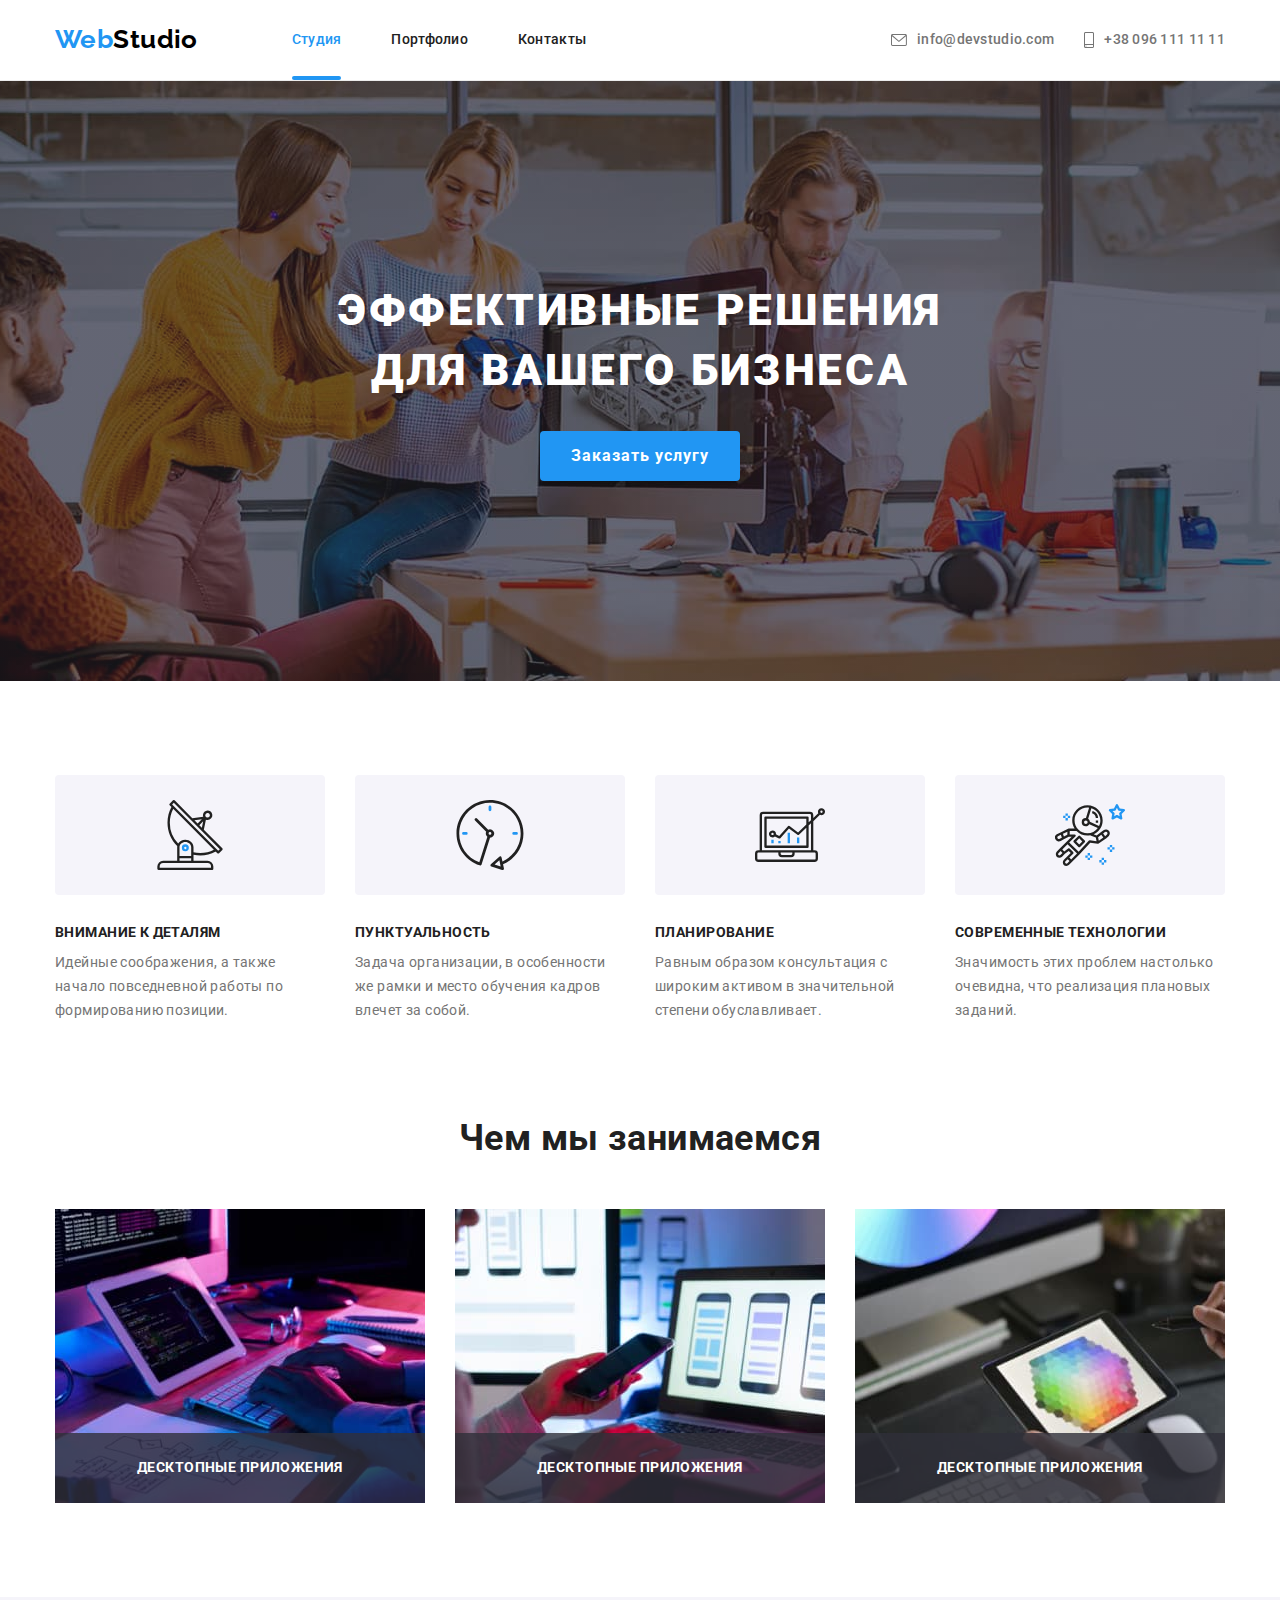
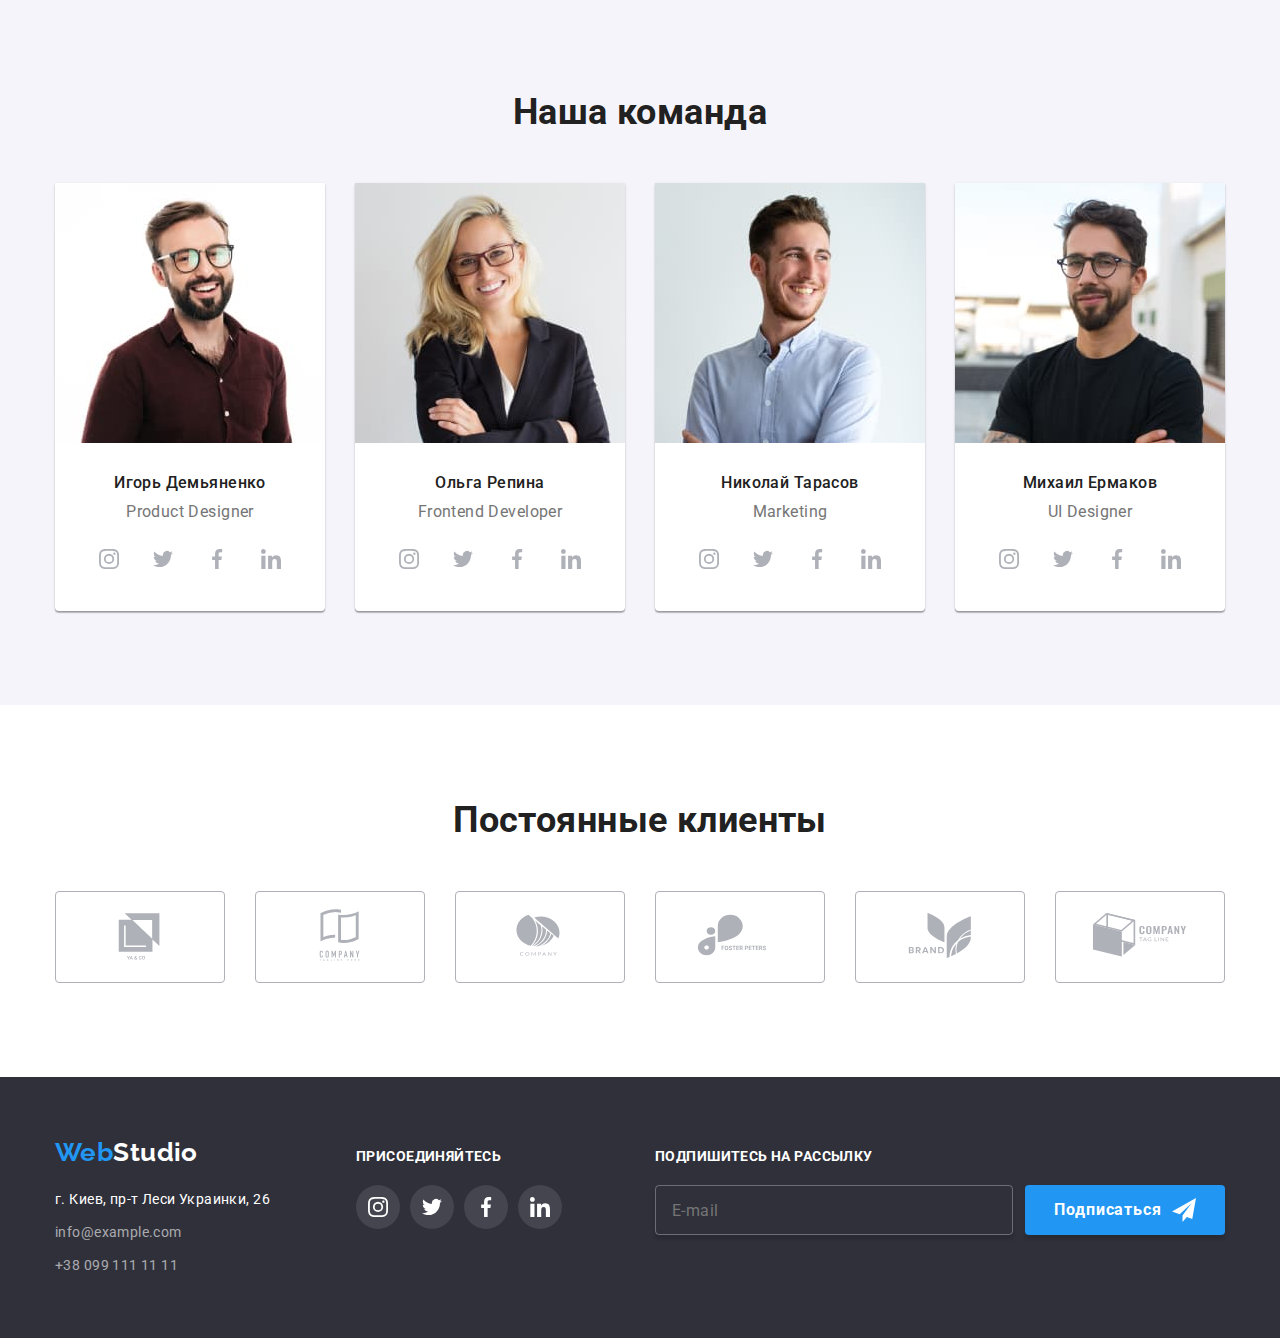
==== commit aa9de40d: "Исправляет замечания ментора" ====
--- a/index.html
+++ b/index.html
@@ -14,7 +14,7 @@
         <!-- Шапка сайта -->
         <header class="header">
             <div class="header__container container">
-                <a class="logo" href="./index.html" lang="en">Web<span class="logo__accent">Studio</span></a>
+                <a class="logo" href="./index.html" lang="en"><span class="logo__accent">Web</span>Studio</a>
                     
                 <button class="header__button" type="button" aria-expanded="false" aria-controls="menu-container" data-menu-button>
                     <svg class="header__button-icon" width="40" height="40" aria-label="Мобильное меню">
@@ -429,7 +429,7 @@
             <div class="container footer__container">
                 <div class="footer__contacts-socials">
                     <div class="footer__contacts">
-                        <a class="logo footer__logo" href="./index.html" lang="en">Web<span class="logo__accent">Studio</span></a>
+                        <a class="logo footer__logo" href="./index.html" lang="en"><span class="logo__accent">Web</span>Studio</a>
                         <address class="footer__address">
                             <ul class="footer__list">
                                 <li class="footer__item">
--- a/css/main.min.css
+++ b/css/main.min.css
@@ -1 +1 @@
-body{font-family:"Roboto",sans-serif;color:#757575;font-size:14px;letter-spacing:.03em;background-color:#fff}body.modal-open{overflow:hidden}body.menu-open{overflow:hidden}h1,h2,h3,h4,p,ul{margin:0px;padding:0px;list-style:none}html{-webkit-box-sizing:border-box;box-sizing:border-box}*,*::after,*::before{-webkit-box-sizing:border-box;box-sizing:border-box}h1,h2,h3,h4,h5,h6,p{margin-top:0}.list{list-style:none;padding-left:0;margin:0}.link{text-decoration:none;color:inherit}img{display:block;max-width:100%;height:auto}address{font-style:normal}.container{padding-left:15px;padding-right:15px;margin-left:auto;margin-right:auto}.footer-container{padding-left:15px;padding-right:15px;margin-left:auto;margin-right:auto}ul{margin:0}.visually-hidden{position:absolute;width:1px;height:1px;margin:-1px;border:0;padding:0;white-space:nowrap;-webkit-clip-path:inset(100%);clip-path:inset(100%);clip:rect(0 0 0 0);overflow:hidden}.section{padding:60px 0px}@media screen and (min-width: 1200px){.section{padding:94px 0px}}.container{padding:0px 15px;margin:auto}@media screen and (min-width: 480px){.container{width:480px}}@media screen and (min-width: 768px){.container{width:768px}}@media screen and (min-width: 1200px){.container{width:1200px}}.section{padding-top:94px;padding-bottom:94px}.logo{color:var(--accent-color);text-decoration:none;font-family:"Raleway";font-style:normal;font-weight:700;font-size:26px;line-height:1.19;padding-top:24px;padding-bottom:25px}.logo__accent{color:var(--title-text-color)}.logo{display:block;text-decoration:none;font-family:"Raleway",sans-serif;font-weight:700;font-size:24px;line-height:1.17;color:#000}@media screen and (max-width: 767px){.logo{padding:16px 0px}}@media screen and (min-width: 768px)and (max-width: 1199px){.logo{padding:26px 0px}}@media screen and (min-width: 1200px){.logo{padding:24px 0px 25px 0px;font-size:26px;line-height:1.19}}.logo__accent{color:#2196f3}.contacts{margin-left:auto;display:-webkit-box;display:-ms-flexbox;display:flex;-webkit-box-align:center;-ms-flex-align:center;align-items:center}.contacts__item{display:inline-block}.contacts__link{font-weight:500;line-height:1.14;color:var(--primary-text-color);text-decoration:none;display:-webkit-box;display:-ms-flexbox;display:flex;-webkit-box-align:center;-ms-flex-align:center;align-items:center;padding-top:32px;padding-bottom:32px;color:var(--main-color);letter-spacing:.02em;-webkit-transition:color 250ms var(--timing-function);transition:color 250ms var(--timing-function)}.contacts__icon{fill:currentColor;margin-right:10px}.contacts__icon:hover{color:var(--accent-color)}.button,.footer__btn{display:-webkit-box;display:-ms-flexbox;display:flex;min-width:200px;padding-top:10px;padding-bottom:10px;-webkit-box-pack:center;-ms-flex-pack:center;justify-content:center;-webkit-box-align:center;-ms-flex-align:center;align-items:center;margin:auto;color:#fff;background-color:#2196f3;font-weight:700;font-size:16px;line-height:1.88;letter-spacing:.06em;cursor:pointer;border-radius:4px;border-width:0px;-webkit-box-shadow:0px 4px 4px rgba(0,0,0,.15);box-shadow:0px 4px 4px rgba(0,0,0,.15);-webkit-transition:background-color 250ms cubic-bezier(0.4, 0, 0.2, 1);transition:background-color 250ms cubic-bezier(0.4, 0, 0.2, 1)}.button:hover,.button:focus,.footer__btn:hover,.footer__btn:focus{background-color:#188ce8}.header__logo-accent-text{color:var(--primary-white-color)}.header__menu-link{display:block;line-height:1.18;font-size:40px;color:#212121;text-decoration:none;font-weight:500;letter-spacing:.02em;-webkit-transition:color 250ms cubic-bezier(0.4, 0, 0.2, 1);transition:color 250ms cubic-bezier(0.4, 0, 0.2, 1)}@media screen and (min-width: 768px){.header__menu-link{padding-top:32px;padding-bottom:32px;line-height:1.14;font-size:14px}.header__menu-link--current::after{position:absolute;bottom:0;content:"";display:block;height:4px;width:100%;background-color:#2196f3;border-radius:2px}}.header__menu-link--current,.header__menu-link:hover,.header__menu-link:focus{color:#2196f3}.header__contacts-link{text-decoration:none;color:#757575;font-size:24px;font-weight:500;line-height:1.17;letter-spacing:.02em;-webkit-transition:color 250ms cubic-bezier(0.4, 0, 0.2, 1);transition:color 250ms cubic-bezier(0.4, 0, 0.2, 1)}@media screen and (max-width: 767px){.header__contacts-link--large{color:#2196f3;font-size:34px;line-height:1.18}}@media screen and (max-width: 400px){.header__contacts-link--large{color:#2196f3;font-size:26px;line-height:1.18}}@media screen and (min-width: 768px){.header__contacts-link{display:-webkit-box;display:-ms-flexbox;display:flex;-webkit-box-align:center;-ms-flex-align:center;align-items:center;font-size:12px}}@media screen and (min-width: 1200px){.header__contacts-link{padding-top:32px;padding-bottom:32px;font-size:14px;line-height:1.14}}.header__contacts-link:hover,.header__contacts-link:focus{color:#2196f3}@media screen and (min-width: 768px){.header__menu-item{position:relative}}.header__menu-item:not(:last-child){margin:0px 0px 32px 0px}@media screen and (min-width: 768px){.header__menu-item:not(:last-child){margin:0px 50px 0px 0px}}.header{position:relative;height:60px;border-bottom:1px solid #ececec}@media screen and (min-width: 768px){.header{-webkit-box-sizing:content-box;box-sizing:content-box;height:80px}}.header__menu-list{display:-webkit-box;display:-ms-flexbox;display:flex;-webkit-box-orient:vertical;-webkit-box-direction:normal;-ms-flex-direction:column;flex-direction:column}@media screen and (min-width: 768px){.header__menu-list{-webkit-box-orient:horizontal;-webkit-box-direction:normal;-ms-flex-direction:row;flex-direction:row;margin:0px 84px 0px 0px}}@media screen and (min-width: 1200px){.header__menu-list{margin:0px 305px 0px 0px}}.header__contacts-list{display:-webkit-box;display:-ms-flexbox;display:flex;-webkit-box-orient:vertical;-webkit-box-direction:reverse;-ms-flex-direction:column-reverse;flex-direction:column-reverse}@media screen and (max-width: 767px){.header__contacts-list{margin-bottom:64px}}@media screen and (min-width: 768px){.header__contacts-list{-webkit-box-orient:vertical;-webkit-box-direction:normal;-ms-flex-direction:column;flex-direction:column}}@media screen and (min-width: 1200px){.header__contacts-list{-webkit-box-orient:horizontal;-webkit-box-direction:normal;-ms-flex-direction:row;flex-direction:row}}.header__container{display:-webkit-box;display:-ms-flexbox;display:flex;-webkit-box-pack:justify;-ms-flex-pack:justify;justify-content:space-between;-webkit-box-align:center;-ms-flex-align:center;align-items:center;-webkit-box-sizing:border-box;box-sizing:border-box}@media screen and (min-width: 768px){.header__contacts-item:nth-child(1){margin:0px 0px 10px 0px}}@media screen and (min-width: 1200px){.header__contacts-item:nth-child(1){margin:0px 30px 0px 0px}}@media screen and (max-width: 767px){.header__contacts-item:nth-child(2){margin:0px 0px 32px 0px}}@media screen and (max-width: 767px){.header__contacts-icon{display:none}}@media screen and (min-width: 768px){.header__contacts-icon{fill:currentColor;margin-right:8px}}@media screen and (min-width: 1200px){.header__contacts-icon{margin-right:10px}.header__contacts-item:nth-child(1) .header__contacts-icon{width:16px;height:12px}.header__contacts-item:nth-child(2) .header__contacts-icon{width:10px;height:16px}}.header__socials{display:-webkit-box;display:-ms-flexbox;display:flex}@media screen and (min-width: 768px){.header__socials{display:none}}.header__socials-item{display:inline-block;padding:0px 10px}.header__socials-item:not(:last-child){border-right:1px solid rgba(33,33,33,.2)}.header__socials-item:nth-child(1){padding-left:0}.header__socials-item:last-child{padding-right:0}.header__socials-link{font-weight:500;font-size:18px;line-height:1.22;letter-spacing:.02em;color:#2196f3}@media screen and (max-width: 400px){.header__socials-link{font-size:12px}}.header__button{display:-webkit-inline-box;display:-ms-inline-flexbox;display:inline-flex;padding:0;border:none;background-color:rgba(0,0,0,0)}@media screen and (min-width: 768px){.header__button{display:none}}.header__button-icon{fill:#212121;-webkit-transition:fill 250ms cubic-bezier(0.4, 0, 0.2, 1);transition:fill 250ms cubic-bezier(0.4, 0, 0.2, 1)}.header__button.is-open .header__button-icon{display:block;position:fixed;z-index:69;right:15px;top:10px}.header__button-icon:hover,.header__button-icon:focus{fill:#2196f3}.header__icon-cross{display:none;-webkit-transform:translate(25%, 25%);transform:translate(25%, 25%)}.header__button.is-open .header__icon-cross{display:block}.header__icon-menu{-webkit-transform:translate(25%, 25%);transform:translate(25%, 25%)}.header__button.is-open .header__icon-menu{display:none}.header__menu{background-color:#fff}@media screen and (max-width: 767px){.header__menu{display:none;position:fixed;top:0;left:0;z-index:33;width:100%;height:100%;padding:48px 0px 48px 40px}}@media screen and (max-width: 767px)and (max-width: 400px){.header__menu{padding:20px}}@media screen and (max-width: 767px){.header__menu.is-open{display:-webkit-box;display:-ms-flexbox;display:flex;-webkit-box-orient:vertical;-webkit-box-direction:normal;-ms-flex-direction:column;flex-direction:column;-webkit-box-pack:justify;-ms-flex-pack:justify;justify-content:space-between}}@media screen and (min-width: 768px){.header__menu{display:-webkit-box;display:-ms-flexbox;display:flex;-webkit-box-align:center;-ms-flex-align:center;align-items:center}}.hero{max-width:1600px;height:600px;margin-left:auto;margin-right:auto;padding:118px 0px;text-align:center;background-color:#c4c4c4;background-image:-webkit-gradient(linear, left top, left bottom, from(rgba(47, 48, 58, 0.4)), to(rgba(47, 48, 58, 0.4))),url(../images/hero/hero-small@1x.jpg);background-image:linear-gradient(rgba(47, 48, 58, 0.4), rgba(47, 48, 58, 0.4)),url(../images/hero/hero-small@1x.jpg);background-size:cover;background-repeat:no-repeat;background-position:center}@media screen and (-webkit-min-device-pixel-ratio: 2),screen and (min-resolution: 2dppx),screen and (min-resolution: 192dpi),screen and (min-device-pixel-ratio: 2){.hero{background-image:-webkit-gradient(linear, left top, left bottom, from(rgba(47, 48, 58, 0.4)), to(rgba(47, 48, 58, 0.4))),url(../images/hero/hero-small@2x.jpg);background-image:linear-gradient(rgba(47, 48, 58, 0.4), rgba(47, 48, 58, 0.4)),url(../images/hero/hero-small@2x.jpg)}}@media screen and (min-width: 768px){.hero{background-image:-webkit-gradient(linear, left top, left bottom, from(rgba(47, 48, 58, 0.4)), to(rgba(47, 48, 58, 0.4))),url(../images/hero/hero-medium@1x.jpg);background-image:linear-gradient(rgba(47, 48, 58, 0.4), rgba(47, 48, 58, 0.4)),url(../images/hero/hero-medium@1x.jpg)}}@media screen and (min-width: 768px)and (-webkit-min-device-pixel-ratio: 2),screen and (min-width: 768px)and (min-resolution: 2dppx),screen and (min-width: 768px)and (min-resolution: 192dpi),screen and (min-width: 768px)and (min-device-pixel-ratio: 2){.hero{background-image:-webkit-gradient(linear, left top, left bottom, from(rgba(47, 48, 58, 0.4)), to(rgba(47, 48, 58, 0.4))),url(../images/hero/hero-medium@2x.jpg);background-image:linear-gradient(rgba(47, 48, 58, 0.4), rgba(47, 48, 58, 0.4)),url(../images/hero/hero-medium@2x.jpg)}}@media screen and (min-width: 1200px){.hero{height:600px;padding:200px 0px;background-image:-webkit-gradient(linear, left top, left bottom, from(rgba(47, 48, 58, 0.4)), to(rgba(47, 48, 58, 0.4))),url(../images/hero/hero-large@1x.jpg);background-image:linear-gradient(rgba(47, 48, 58, 0.4), rgba(47, 48, 58, 0.4)),url(../images/hero/hero-large@1x.jpg)}}@media screen and (min-width: 1200px)and (-webkit-min-device-pixel-ratio: 2),screen and (min-width: 1200px)and (min-resolution: 2dppx),screen and (min-width: 1200px)and (min-resolution: 192dpi),screen and (min-width: 1200px)and (min-device-pixel-ratio: 2){.hero{background-image:-webkit-gradient(linear, left top, left bottom, from(rgba(47, 48, 58, 0.4)), to(rgba(47, 48, 58, 0.4))),url(../images/hero/hero-large@2x.jpg);background-image:linear-gradient(rgba(47, 48, 58, 0.4), rgba(47, 48, 58, 0.4)),url(../images/hero/hero-large@2x.jpg)}}.hero__title{margin-bottom:30px;color:#fff;font-weight:900;font-size:26px;line-height:1.62;letter-spacing:.06em;text-transform:uppercase}@media screen and (min-width: 768px){.hero__title{max-width:360px;margin-left:auto;margin-right:auto}}@media screen and (min-width: 1200px){.hero__title{max-width:696px;font-size:44px;line-height:1.36}}.hero__button:hover,.hero__button:focus{background-color:#188ce8;color:#fff}.benefits__icon-wrapper{display:-webkit-box;display:-ms-flexbox;display:flex;-webkit-box-pack:center;-ms-flex-pack:center;justify-content:center;-webkit-box-align:center;-ms-flex-align:center;align-items:center;margin-bottom:30px;height:120px;background-color:#f5f4fa;border-radius:4px}.benefits__title{margin-bottom:10px;color:#212121;font-weight:700;font-size:14px;line-height:1.14;text-transform:uppercase}.benefits__descr{color:#757575;line-height:1.71}.benefits__list{display:block}@media screen and (min-width: 768px){.benefits__list{-ms-flex-wrap:wrap;flex-wrap:wrap;display:-webkit-box;display:-ms-flexbox;display:flex}}@media screen and (min-width: 1200px){.benefits__list{-ms-flex-wrap:nowrap;flex-wrap:nowrap}}@media screen and (max-width: 767px){.benefits__item:not(:last-child){margin-bottom:30px}}@media screen and (min-width: 768px)and (max-width: 1199px){.benefits__item{width:354px}.benefits__item:nth-child(2n+1){margin-right:30px}.benefits__item:nth-child(-n+2){margin-bottom:30px}}@media screen and (min-width: 1200px){.benefits__item{width:270px}.benefits__item:not(:last-child){margin-right:30px}}.activities{display:none;padding-top:0px}@media screen and (min-width: 1200px){.activities{display:block}}.section__title{margin-bottom:30px;color:#212121;font-weight:700;font-size:28px;line-height:1.18;text-align:center}@media screen and (min-width: 1200px){.section__title{margin-bottom:50px;font-size:36px;line-height:1.17}}.activities__image{display:block}.activities__list{display:-webkit-box;display:-ms-flexbox;display:flex;-webkit-box-pack:justify;-ms-flex-pack:justify;justify-content:space-between}.activities__overlay{position:relative}.activities__title{position:absolute;bottom:0;width:100%;height:70px;display:-webkit-box;display:-ms-flexbox;display:flex;-webkit-box-align:center;-ms-flex-align:center;align-items:center;-webkit-box-pack:center;-ms-flex-pack:center;justify-content:center;font-weight:700;line-height:1.14;text-transform:uppercase;color:#fff;background-color:rgba(47,48,58,.8)}.team{background-color:#f5f4fa}.team__name{margin-bottom:10px;color:#212121;font-weight:500;font-size:16px;line-height:1.19}.team__image{display:block;max-width:100%;height:auto}.team__position{margin-bottom:16px;color:#757575;font-size:16px;line-height:1.19}@media screen and (min-width: 768px){.team__list{display:-webkit-box;display:-ms-flexbox;display:flex;-ms-flex-wrap:wrap;flex-wrap:wrap}}@media screen and (min-width: 1200px){.team__list{-ms-flex-wrap:nowrap;flex-wrap:nowrap}}.team__wrapper{padding:30px 0px 24px 0px;text-align:center}@media screen and (min-width: 1200px){.team__wrapper{padding:30px 0px}}.team__item{-webkit-box-shadow:0px 1px 3px rgba(0,0,0,.12),0px 1px 1px rgba(0,0,0,.14),0px 2px 1px rgba(0,0,0,.2);box-shadow:0px 1px 3px rgba(0,0,0,.12),0px 1px 1px rgba(0,0,0,.14),0px 2px 1px rgba(0,0,0,.2);border-radius:0px 0px 4px 4px;background-color:#fff}@media screen and (max-width: 767px){.team__item:not(:last-child){margin-bottom:30px}}@media screen and (min-width: 768px)and (max-width: 1199px){.team__item{width:calc((100% - 30px)/2)}.team__item:nth-child(2n+1){margin-right:30px}.team__item:nth-child(-n+2){margin-bottom:30px}}@media screen and (min-width: 1200px){.team__item{width:calc((100% - 30px)/2)}.team__item:nth-child(-n+3){margin-right:30px}.team__item:nth-child(-n+2){margin-bottom:0px}}.socials{display:-webkit-box;display:-ms-flexbox;display:flex;-webkit-box-pack:center;-ms-flex-pack:center;justify-content:center}.socials__item:not(:last-child){margin-right:10px}.socials__link{display:-webkit-box;display:-ms-flexbox;display:flex;-webkit-box-pack:center;-ms-flex-pack:center;justify-content:center;-webkit-box-align:center;-ms-flex-align:center;align-items:center;width:44px;height:44px;border-radius:50%;fill:#afb1b8;-webkit-transition:background-color 250ms cubic-bezier(0.4, 0, 0.2, 1),fill 250ms cubic-bezier(0.4, 0, 0.2, 1);transition:background-color 250ms cubic-bezier(0.4, 0, 0.2, 1),fill 250ms cubic-bezier(0.4, 0, 0.2, 1)}.socials__link:hover,.socials__link:focus{background-color:#2196f3;fill:#fff}.clients__list{display:-webkit-box;display:-ms-flexbox;display:flex;-ms-flex-wrap:wrap;flex-wrap:wrap}.clients__link{display:-webkit-box;display:-ms-flexbox;display:flex;-webkit-box-pack:center;-ms-flex-pack:center;justify-content:center;-webkit-box-align:center;-ms-flex-align:center;align-items:center;height:92px;border:1px solid #afb1b8;border-radius:4px;fill:#afb1b8;-webkit-transition:border-color 250ms cubic-bezier(0.4, 0, 0.2, 1),fill 250ms cubic-bezier(0.4, 0, 0.2, 1);transition:border-color 250ms cubic-bezier(0.4, 0, 0.2, 1),fill 250ms cubic-bezier(0.4, 0, 0.2, 1)}.clients__link:hover,.clients__link:focus{fill:#2196f3;border-color:#2196f3}.clients__item{margin-right:30px;margin-bottom:30px}@media screen and (max-width: 479px){.clients__item{width:calc((100% - 30px)/2)}.clients__item:nth-child(2n){margin-right:0px}.clients__item:nth-child(n+5){margin-bottom:0px}}@media screen and (min-width: 480px)and (max-width: 767px){.clients__item{width:210px}.clients__item:nth-child(2n){margin-right:0px}.clients__item:nth-child(n+5){margin-bottom:0px}}@media screen and (min-width: 768px)and (max-width: 1199px){.clients__item{width:226px}.clients__item:nth-child(3n){margin-right:0px}.clients__item:nth-child(n+4){margin-bottom:0px}}@media screen and (min-width: 1200px){.clients__item{width:170px;margin-bottom:0}.clients__item:last-child{margin-right:0px}}.footer{padding-top:60px;padding-bottom:60px;background-color:#2f303a}.footer__logo{margin:0px 0px 20px 0px;padding:0;color:#fff}.footer__address{color:#fff;font-style:normal;line-height:1.71}@media screen and (max-width: 767px){.footer__address{margin-bottom:60px}}.footer__map{margin-bottom:20px;color:var(--primary-white-color);line-height:1.14;text-decoration:none}.footer__item:nth-child(-n+2){margin-bottom:9px}.footer__link{text-decoration:none;color:rgba(255,255,255,.6);-webkit-transition:color 250ms cubic-bezier(0.4, 0, 0.2, 1);transition:color 250ms cubic-bezier(0.4, 0, 0.2, 1)}.footer__link:hover,.footer__link:focus{color:#2196f3}.footer__contacts{min-width:231px}@media screen and (min-width: 768px){.footer__contacts{margin-right:165px}}@media screen and (min-width: 1200px){.footer__contacts{margin-right:70px}}.footer__socials{min-width:206px}.footer__socials-link{background-color:rgba(255,255,255,.1);fill:#fff}@media screen and (min-width: 1200px){.footer__subscribe{margin-left:auto}}.footer__container{display:-webkit-box;display:-ms-flexbox;display:flex;-webkit-box-orient:vertical;-webkit-box-direction:normal;-ms-flex-direction:column;flex-direction:column;text-align:center}@media screen and (min-width: 1200px){.footer__container{-webkit-box-orient:horizontal;-webkit-box-direction:normal;-ms-flex-direction:row;flex-direction:row;-webkit-box-align:baseline;-ms-flex-align:baseline;align-items:baseline;text-align:left}}.footer__contacts-socials{display:-webkit-box;display:-ms-flexbox;display:flex;-webkit-box-pack:center;-ms-flex-pack:center;justify-content:center;-webkit-box-align:baseline;-ms-flex-align:baseline;align-items:baseline}@media screen and (max-width: 767px){.footer__contacts-socials{-webkit-box-orient:vertical;-webkit-box-direction:normal;-ms-flex-direction:column;flex-direction:column;-webkit-box-align:center;-ms-flex-align:center;align-items:center}}@media screen and (max-width: 1199px){.footer__contacts-socials{margin-bottom:60px}}@media screen and (min-width: 1200px){.footer__contacts-socials{-webkit-box-align:baseline;-ms-flex-align:baseline;align-items:baseline}}.footer__cta{margin-bottom:20px;text-transform:uppercase;color:#fff;font-weight:700;line-height:1.14}.footer__form{display:-webkit-box;display:-ms-flexbox;display:flex;-webkit-box-orient:vertical;-webkit-box-direction:normal;-ms-flex-direction:column;flex-direction:column}.footer__input-wrap{display:-webkit-box;display:-ms-flexbox;display:flex;-webkit-box-orient:vertical;-webkit-box-direction:normal;-ms-flex-direction:column;flex-direction:column}@media screen and (min-width: 1200px){.footer__input-wrap{-webkit-box-orient:horizontal;-webkit-box-direction:normal;-ms-flex-direction:row;flex-direction:row}}.button__icon{margin-left:10px}.footer__input{padding:0px 16px;margin:0px 0px 20px 0px;height:50px;font-size:16px;line-height:1.25;letter-spacing:inherit;color:#fff;background-color:inherit;border:1px solid rgba(255,255,255,.3);-webkit-box-shadow:0px 4px 4px rgba(0,0,0,.15);box-shadow:0px 4px 4px rgba(0,0,0,.15);border-radius:4px}@media screen and (min-width: 767px){.footer__input{width:450px;margin-left:auto;margin-right:auto}}@media screen and (min-width: 1200px){.footer__input{margin:0px 12px 0px 0px;width:358px}}.footer__input:focus{border:1px solid #fff;outline-width:0px}.portfolio{padding:94px 0}.filter-list{display:-webkit-box;display:-ms-flexbox;display:flex;list-style:none;-webkit-box-pack:center;-ms-flex-pack:center;justify-content:center;margin-bottom:50px;-webkit-padding-start:0;padding-inline-start:0}.filter-list .filter-item+.filter-item{margin-left:8px}.button-filt{font-family:inherit;color:var(--title-text-color);background:#f5f4fa;border:none;cursor:pointer;font-weight:500;font-size:16px;line-height:1.62;text-align:center;padding:6px 22px;border-radius:4px;border:none;-webkit-transition:color 250ms var(--timing-function),background-color 250ms var(--timing-function),-webkit-box-shadow 250ms var(--timing-function);transition:color 250ms var(--timing-function),background-color 250ms var(--timing-function),-webkit-box-shadow 250ms var(--timing-function);transition:color 250ms var(--timing-function),background-color 250ms var(--timing-function),box-shadow 250ms var(--timing-function);transition:color 250ms var(--timing-function),background-color 250ms var(--timing-function),box-shadow 250ms var(--timing-function),-webkit-box-shadow 250ms var(--timing-function)}.button-filt.active{color:var(--primary-white-color);background:var(--accent-color)}.button-filt:hover,.button-filt:focus{cursor:pointer;background:var(--accent-color);color:var(--primary-white-color);-webkit-box-shadow:0px 3px 1px rgba(0,0,0,.1),0px 1px 2px rgba(0,0,0,.08),0px 2px 2px rgba(0,0,0,.12);box-shadow:0px 3px 1px rgba(0,0,0,.1),0px 1px 2px rgba(0,0,0,.08),0px 2px 2px rgba(0,0,0,.12);border-radius:4px}.portfolio__filter-list{display:-webkit-box;display:-ms-flexbox;display:flex;-ms-flex-wrap:wrap;flex-wrap:wrap;-webkit-box-pack:start;-ms-flex-pack:start;justify-content:flex-start;margin-bottom:40px}@media screen and (min-width: 768px){.portfolio__filter-list{-ms-flex-wrap:nowrap;flex-wrap:nowrap;-webkit-box-pack:center;-ms-flex-pack:center;justify-content:center;margin-bottom:30px}}@media screen and (min-width: 1200px){.portfolio__filter-list{margin-bottom:50px}}.portfolio__filter-item:not(:last-child){margin-right:8px}@media screen and (max-width: 383px){.portfolio__filter-item:nth-child(2n){margin-right:0px}.portfolio__filter-item:nth-child(-n+4){margin-bottom:15px}}@media screen and (min-width: 384px)and (max-width: 767px){.portfolio__filter-item:nth-child(3){margin-right:0px}.portfolio__filter-item:nth-child(-n+3){margin-bottom:15px}}.portfolio__filter-btn{min-width:73px;padding:6px 22px;color:#212121;background-color:#f5f4fa;font-weight:500;font-size:16px;line-height:1.62;cursor:pointer;border-width:0px;border-radius:4px;-webkit-box-shadow:none;box-shadow:none;-webkit-transition:color 250ms cubic-bezier(0.4, 0, 0.2, 1),background-color 250ms cubic-bezier(0.4, 0, 0.2, 1),-webkit-box-shadow 250ms cubic-bezier(0.4, 0, 0.2, 1);transition:color 250ms cubic-bezier(0.4, 0, 0.2, 1),background-color 250ms cubic-bezier(0.4, 0, 0.2, 1),-webkit-box-shadow 250ms cubic-bezier(0.4, 0, 0.2, 1);transition:color 250ms cubic-bezier(0.4, 0, 0.2, 1),background-color 250ms cubic-bezier(0.4, 0, 0.2, 1),box-shadow 250ms cubic-bezier(0.4, 0, 0.2, 1);transition:color 250ms cubic-bezier(0.4, 0, 0.2, 1),background-color 250ms cubic-bezier(0.4, 0, 0.2, 1),box-shadow 250ms cubic-bezier(0.4, 0, 0.2, 1),-webkit-box-shadow 250ms cubic-bezier(0.4, 0, 0.2, 1)}.portfolio__filter-btn:hover,.portfolio__filter-btn:focus{color:#fff;background-color:#2196f3;-webkit-box-shadow:0px 3px 1px rgba(0,0,0,.1),0px 1px 2px rgba(0,0,0,.08),0px 2px 2px rgba(0,0,0,.12);box-shadow:0px 3px 1px rgba(0,0,0,.1),0px 1px 2px rgba(0,0,0,.08),0px 2px 2px rgba(0,0,0,.12)}.portfolio__filter-btn.active{color:#fff;background-color:#2196f3}.portfolio__project-list{display:-webkit-box;display:-ms-flexbox;display:flex;-webkit-box-orient:vertical;-webkit-box-direction:normal;-ms-flex-direction:column;flex-direction:column}@media screen and (min-width: 768px){.portfolio__project-list{-webkit-box-orient:horizontal;-webkit-box-direction:normal;-ms-flex-direction:row;flex-direction:row;-ms-flex-wrap:wrap;flex-wrap:wrap}}.portfolio__project-item{-ms-flex-preferred-size:100%;flex-basis:100%}.portfolio__project-item:not(:last-child){margin-bottom:30px}@media screen and (min-width: 768px){.portfolio__project-item{-ms-flex-preferred-size:calc((100% - 30px)/2);flex-basis:calc((100% - 30px)/2);margin-right:30px}}@media screen and (min-width: 768px)and (max-width: 1199px){.portfolio__project-item:nth-child(2n),.portfolio__project-item:last-child{margin-right:0}}@media screen and (min-width: 1200px){.portfolio__project-item{-ms-flex-preferred-size:calc((100% - 60px)/3);flex-basis:calc((100% - 60px)/3)}.portfolio__project-item:nth-child(3n){margin-right:0}.portfolio__project-item:nth-child(n+7){margin-bottom:0}}.portfolio__project-image{display:block;width:100%;height:auto}.portfolio__project-overlay{position:relative;overflow:hidden}.portfolio__project-text{position:absolute;bottom:0;z-index:25;width:100%;height:100%;padding:77px 24px;font-size:18px;line-height:1.56;color:#fff;background-color:rgba(33,150,243,.9);-webkit-transform:translateY(101%);transform:translateY(101%);-webkit-transition:-webkit-transform 250ms cubic-bezier(0.4, 0, 0.2, 1);transition:-webkit-transform 250ms cubic-bezier(0.4, 0, 0.2, 1);transition:transform 250ms cubic-bezier(0.4, 0, 0.2, 1);transition:transform 250ms cubic-bezier(0.4, 0, 0.2, 1), -webkit-transform 250ms cubic-bezier(0.4, 0, 0.2, 1)}@media screen and (min-width: 768px){.portfolio__project-text{padding:49px 24px}}@media screen and (min-width: 1200px){.portfolio__project-text{padding:63px 24px}}.portfolio__project-item:hover .portfolio__project-text{-webkit-transform:translateY(0);transform:translateY(0)}.portfolio__project-wrap{padding:20px 0px 20px 24px;border:1px solid #eee;border-top-width:0px}.portfolio__project-title{margin-bottom:4px;color:#212121;font-weight:700;font-size:18px;line-height:2;letter-spacing:.06em}.portfolio__project-description{color:#757575;font-size:16px;line-height:1.88}.portfolio__project-link{display:block;text-decoration:none;-webkit-box-shadow:none;box-shadow:none;-webkit-transition:-webkit-box-shadow 250ms cubic-bezier(0.4, 0, 0.2, 1);transition:-webkit-box-shadow 250ms cubic-bezier(0.4, 0, 0.2, 1);transition:box-shadow 250ms cubic-bezier(0.4, 0, 0.2, 1);transition:box-shadow 250ms cubic-bezier(0.4, 0, 0.2, 1), -webkit-box-shadow 250ms cubic-bezier(0.4, 0, 0.2, 1)}.portfolio__project-link:hover,.portfolio__project-link:focus{-webkit-box-shadow:0px 1px 1px rgba(0,0,0,.12),0px 4px 4px rgba(0,0,0,.06),1px 4px 6px rgba(0,0,0,.16);box-shadow:0px 1px 1px rgba(0,0,0,.12),0px 4px 4px rgba(0,0,0,.06),1px 4px 6px rgba(0,0,0,.16)}.backdrop{position:fixed;top:0;left:0;width:100%;height:100%;background-color:rgba(0,0,0,.2);opacity:1;-webkit-transition:opacity 250ms var(--timing-function);transition:opacity 250ms var(--timing-function)}.backdrop.is-hidden{opacity:0;pointer-events:none}.backdrop.is-hidden .modal{-webkit-transform:translate(-50%, -50%) scale(2);transform:translate(-50%, -50%) scale(2)}.backdrop{padding:94px 15px;overflow-y:scroll;position:fixed;top:0;left:0;width:100%;height:100%;background-color:rgba(0,0,0,.2);opacity:1;-webkit-transition:opacity 250ms cubic-bezier(0.4, 0, 0.2, 1);transition:opacity 250ms cubic-bezier(0.4, 0, 0.2, 1)}.is-hidden{opacity:0;pointer-events:none}.modal{overflow-y:auto;background-color:#fff;-webkit-box-shadow:0px 1px 3px rgba(0,0,0,.12),0px 1px 1px rgba(0,0,0,.14),0px 2px 1px rgba(0,0,0,.2);box-shadow:0px 1px 3px rgba(0,0,0,.12),0px 1px 1px rgba(0,0,0,.14),0px 2px 1px rgba(0,0,0,.2);border-radius:4px;-webkit-transition:-webkit-transform 250ms cubic-bezier(0.4, 0, 0.2, 1);transition:-webkit-transform 250ms cubic-bezier(0.4, 0, 0.2, 1);transition:transform 250ms cubic-bezier(0.4, 0, 0.2, 1);transition:transform 250ms cubic-bezier(0.4, 0, 0.2, 1), -webkit-transform 250ms cubic-bezier(0.4, 0, 0.2, 1)}@media screen and (min-width: 480px){.modal{position:absolute;top:50%;left:50%;-webkit-transform:translate(-50%, -50%) scale(1);transform:translate(-50%, -50%) scale(1);width:450px}}@media screen and (min-width: 1200px){.modal{width:528px;overflow-y:auto}}.is-hidden .modal{-webkit-transform:translate(-50%, -50%) scale(2);transform:translate(-50%, -50%) scale(2)}.modal__close-btn{display:-webkit-box;display:-ms-flexbox;display:flex;-webkit-box-align:center;-ms-flex-align:center;align-items:center;-webkit-box-pack:center;-ms-flex-pack:center;justify-content:center;margin:8px 8px 0px auto;width:30px;height:30px;border:1px solid rgba(0,0,0,.1);background-color:#fff;border-radius:50%;cursor:pointer}@media screen and (min-width: 480px){.modal__close-btn{position:absolute;right:8px;top:8px}}.modal__close-icon{fill:#212121;-webkit-transition:fill 250ms cubic-bezier(0.4, 0, 0.2, 1);transition:fill 250ms cubic-bezier(0.4, 0, 0.2, 1)}.modal__close-icon:hover,.modal__close-icon:focus{fill:#2196f3}.modal__form{padding:40px}.modal__title{margin-bottom:30px;font-weight:700;font-size:20px;line-height:1.15;text-align:center;color:#212121}.modal__form-label{position:absolute;top:-18px;font-size:12px;line-height:1.17;letter-spacing:.01em;color:#757575}.modal__form-input{display:block;margin-bottom:28px;padding-left:42px;width:100%;height:40px;line-height:1.14;letter-spacing:.01em;color:#212121;border:1px solid rgba(33,33,33,.2);border-radius:4px;-webkit-transition:border-color 250ms cubic-bezier(0.4, 0, 0.2, 1);transition:border-color 250ms cubic-bezier(0.4, 0, 0.2, 1)}.modal__form-input:last-child{margin-bottom:20px}.modal__form-input:focus{border:1px solid #2196f3;outline-width:0px}.modal-form-icon{position:absolute;top:50%;left:12px;-webkit-transform:translateY(-50%);transform:translateY(-50%);fill:#212121;-webkit-transition:fill 250ms cubic-bezier(0.4, 0, 0.2, 1);transition:fill 250ms cubic-bezier(0.4, 0, 0.2, 1)}.modal__form-input:focus+.modal-form-icon{fill:#2196f3}.modal__text-area{resize:none;height:120px;padding:12px 16px}.modal__form-field{position:relative}.modal__checkbox-area{margin-bottom:30px;text-align:center}@media screen and (min-width: 480px){.modal__checkbox-area{display:-webkit-box;display:-ms-flexbox;display:flex;-webkit-box-align:center;-ms-flex-align:center;align-items:center;-webkit-box-pack:center;-ms-flex-pack:center;justify-content:center}}.modal__checkbox-label{display:-webkit-box;display:-ms-flexbox;display:flex;-webkit-box-align:center;-ms-flex-align:center;align-items:center;-webkit-box-pack:center;-ms-flex-pack:center;justify-content:center;font-size:12px;line-height:1.17}@media screen and (min-width: 1200px){.modal__checkbox-label{font-size:14px;line-height:1.71}}.modal__checkbox-link{padding-left:.3rem;font-size:12px;line-height:1.17;text-decoration:underline;-webkit-text-decoration-skip-ink:none;text-decoration-skip-ink:none;color:#2196f3}@media screen and (min-width: 1200px){.modal__checkbox-link{font-size:14px;line-height:1.71}}.modal__checkbox-input{-webkit-appearance:none;-moz-appearance:none;appearance:none;position:absolute}.modal__checkbox-icon{display:inline-block;width:15px;height:15px;margin-right:7px;background-color:inherit;border:2px solid #212121;border-radius:4px;background-image:none;-webkit-transition:background-color 250ms cubic-bezier(0.4, 0, 0.2, 1),border-color 250ms cubic-bezier(0.4, 0, 0.2, 1),background-image 250ms cubic-bezier(0.4, 0, 0.2, 1);transition:background-color 250ms cubic-bezier(0.4, 0, 0.2, 1),border-color 250ms cubic-bezier(0.4, 0, 0.2, 1),background-image 250ms cubic-bezier(0.4, 0, 0.2, 1)}.modal__checkbox-input:checked+.modal__checkbox-icon{background-color:#2196f3;border-color:#2196f3;background-image:url("../images/checkmark.svg");background-size:contain;background-origin:border-box}/*# sourceMappingURL=main.min.css.map */+body{font-family:"Roboto",sans-serif;color:#757575;font-size:14px;letter-spacing:.03em;background-color:#fff}body.modal-open{overflow:hidden}body.menu-open{overflow:hidden}h1,h2,h3,h4,p,ul{margin:0px;padding:0px;list-style:none}html{-webkit-box-sizing:border-box;box-sizing:border-box}*,*::after,*::before{-webkit-box-sizing:border-box;box-sizing:border-box}h1,h2,h3,h4,h5,h6,p{margin-top:0}.list{list-style:none;padding-left:0;margin:0}.link{text-decoration:none;color:inherit}img{display:block;max-width:100%;height:auto}address{font-style:normal}.container{padding-left:15px;padding-right:15px;margin-left:auto;margin-right:auto}.footer-container{padding-left:15px;padding-right:15px;margin-left:auto;margin-right:auto}ul{margin:0}.visually-hidden{position:absolute;width:1px;height:1px;margin:-1px;border:0;padding:0;white-space:nowrap;-webkit-clip-path:inset(100%);clip-path:inset(100%);clip:rect(0 0 0 0);overflow:hidden}.section{padding:60px 0px}@media screen and (min-width: 1200px){.section{padding:94px 0px}}.container{padding:0px 15px;margin:auto}@media screen and (min-width: 480px){.container{width:480px}}@media screen and (min-width: 768px){.container{width:768px}}@media screen and (min-width: 1200px){.container{width:1200px}}.section{padding-top:94px;padding-bottom:94px}.logo{color:var(--accent-color);text-decoration:none;font-family:"Raleway";font-style:normal;font-weight:700;font-size:26px;line-height:1.19;padding-top:24px;padding-bottom:25px}.logo__accent{color:var(--title-text-color)}.logo{display:block;text-decoration:none;font-family:"Raleway",sans-serif;font-weight:700;font-size:24px;line-height:1.17;color:#000}@media screen and (max-width: 767px){.logo{padding:16px 0px}}@media screen and (min-width: 768px)and (max-width: 1199px){.logo{padding:26px 0px}}@media screen and (min-width: 1200px){.logo{padding:24px 0px 25px 0px;font-size:26px;line-height:1.19}}.logo__accent{color:#2196f3}.contacts{margin-left:auto;display:-webkit-box;display:-ms-flexbox;display:flex;-webkit-box-align:center;-ms-flex-align:center;align-items:center}.contacts__item{display:inline-block}.contacts__link{font-weight:500;line-height:1.14;color:var(--primary-text-color);text-decoration:none;display:-webkit-box;display:-ms-flexbox;display:flex;-webkit-box-align:center;-ms-flex-align:center;align-items:center;padding-top:32px;padding-bottom:32px;color:var(--main-color);letter-spacing:.02em;-webkit-transition:color 250ms var(--timing-function);transition:color 250ms var(--timing-function)}.contacts__icon{fill:currentColor;margin-right:10px}.contacts__icon:hover{color:var(--accent-color)}.button,.footer__btn{display:-webkit-box;display:-ms-flexbox;display:flex;min-width:200px;padding-top:10px;padding-bottom:10px;-webkit-box-pack:center;-ms-flex-pack:center;justify-content:center;-webkit-box-align:center;-ms-flex-align:center;align-items:center;margin:auto;color:#fff;background-color:#2196f3;font-weight:700;font-size:16px;line-height:1.88;letter-spacing:.06em;cursor:pointer;border-radius:4px;border-width:0px;-webkit-box-shadow:0px 4px 4px rgba(0,0,0,.15);box-shadow:0px 4px 4px rgba(0,0,0,.15);-webkit-transition:background-color 250ms cubic-bezier(0.4, 0, 0.2, 1);transition:background-color 250ms cubic-bezier(0.4, 0, 0.2, 1)}.button:hover,.button:focus,.footer__btn:hover,.footer__btn:focus{background-color:#188ce8}.header__logo-accent-text{color:var(--primary-white-color)}.header__menu-link{display:block;line-height:1.18;font-size:40px;color:#212121;text-decoration:none;font-weight:500;letter-spacing:.02em;-webkit-transition:color 250ms cubic-bezier(0.4, 0, 0.2, 1);transition:color 250ms cubic-bezier(0.4, 0, 0.2, 1)}@media screen and (min-width: 768px){.header__menu-link{padding-top:32px;padding-bottom:32px;line-height:1.14;font-size:14px}.header__menu-link--current::after{position:absolute;bottom:0;content:"";display:block;height:4px;width:100%;background-color:#2196f3;border-radius:2px}}.header__menu-link--current,.header__menu-link:hover,.header__menu-link:focus{color:#2196f3}.header__contacts-link{text-decoration:none;color:#757575;font-size:24px;font-weight:500;line-height:1.17;letter-spacing:.02em;-webkit-transition:color 250ms cubic-bezier(0.4, 0, 0.2, 1);transition:color 250ms cubic-bezier(0.4, 0, 0.2, 1)}@media screen and (max-width: 767px){.header__contacts-link--large{color:#2196f3;font-size:34px;line-height:1.18}}@media screen and (max-width: 400px){.header__contacts-link--large{color:#2196f3;font-size:26px;line-height:1.18}}@media screen and (min-width: 768px){.header__contacts-link{display:-webkit-box;display:-ms-flexbox;display:flex;-webkit-box-align:center;-ms-flex-align:center;align-items:center;font-size:12px}}@media screen and (min-width: 1200px){.header__contacts-link{padding-top:32px;padding-bottom:32px;font-size:14px;line-height:1.14}}.header__contacts-link:hover,.header__contacts-link:focus{color:#2196f3}@media screen and (min-width: 768px){.header__menu-item{position:relative}}.header__menu-item:not(:last-child){margin:0px 0px 32px 0px}@media screen and (min-width: 768px){.header__menu-item:not(:last-child){margin:0px 50px 0px 0px}}.header{position:relative;height:60px;border-bottom:1px solid #ececec}@media screen and (min-width: 768px){.header{-webkit-box-sizing:content-box;box-sizing:content-box;height:80px}}.header__menu-list{display:-webkit-box;display:-ms-flexbox;display:flex;-webkit-box-orient:vertical;-webkit-box-direction:normal;-ms-flex-direction:column;flex-direction:column}@media screen and (min-width: 768px){.header__menu-list{-webkit-box-orient:horizontal;-webkit-box-direction:normal;-ms-flex-direction:row;flex-direction:row;margin:0px 84px 0px 0px}}@media screen and (min-width: 1200px){.header__menu-list{margin:0px 305px 0px 0px}}.header__contacts-list{display:-webkit-box;display:-ms-flexbox;display:flex;-webkit-box-orient:vertical;-webkit-box-direction:reverse;-ms-flex-direction:column-reverse;flex-direction:column-reverse}@media screen and (max-width: 767px){.header__contacts-list{margin-bottom:64px}}@media screen and (min-width: 768px){.header__contacts-list{-webkit-box-orient:vertical;-webkit-box-direction:normal;-ms-flex-direction:column;flex-direction:column}}@media screen and (min-width: 1200px){.header__contacts-list{-webkit-box-orient:horizontal;-webkit-box-direction:normal;-ms-flex-direction:row;flex-direction:row}}.header__container{display:-webkit-box;display:-ms-flexbox;display:flex;-webkit-box-pack:justify;-ms-flex-pack:justify;justify-content:space-between;-webkit-box-align:center;-ms-flex-align:center;align-items:center;-webkit-box-sizing:border-box;box-sizing:border-box}@media screen and (min-width: 768px){.header__contacts-item:nth-child(1){margin:0px 0px 10px 0px}}@media screen and (min-width: 1200px){.header__contacts-item:nth-child(1){margin:0px 30px 0px 0px}}@media screen and (max-width: 767px){.header__contacts-item:nth-child(2){margin:0px 0px 32px 0px}}@media screen and (max-width: 767px){.header__contacts-icon{display:none}}@media screen and (min-width: 768px){.header__contacts-icon{fill:currentColor;margin-right:8px}}@media screen and (min-width: 1200px){.header__contacts-icon{margin-right:10px}.header__contacts-item:nth-child(1) .header__contacts-icon{width:16px;height:12px}.header__contacts-item:nth-child(2) .header__contacts-icon{width:10px;height:16px}}.header__socials{display:-webkit-box;display:-ms-flexbox;display:flex}@media screen and (min-width: 768px){.header__socials{display:none}}.header__socials-item{display:inline-block;padding:0px 10px}.header__socials-item:not(:last-child){border-right:1px solid rgba(33,33,33,.2)}.header__socials-item:nth-child(1){padding-left:0}.header__socials-item:last-child{padding-right:0}.header__socials-link{font-weight:500;font-size:18px;line-height:1.22;letter-spacing:.02em;color:#2196f3}@media screen and (max-width: 400px){.header__socials-link{font-size:12px}}.header__button{display:-webkit-inline-box;display:-ms-inline-flexbox;display:inline-flex;padding:0;border:none;background-color:rgba(0,0,0,0)}@media screen and (min-width: 768px){.header__button{display:none}}.header__button-icon{fill:#212121;-webkit-transition:fill 250ms cubic-bezier(0.4, 0, 0.2, 1);transition:fill 250ms cubic-bezier(0.4, 0, 0.2, 1)}.header__button.is-open .header__button-icon{display:block;position:fixed;z-index:69;right:15px;top:10px}.header__button-icon:hover,.header__button-icon:focus{fill:#2196f3}.header__icon-cross{display:none;-webkit-transform:translate(25%, 25%);transform:translate(25%, 25%)}.header__button.is-open .header__icon-cross{display:block}.header__icon-menu{-webkit-transform:translate(25%, 25%);transform:translate(25%, 25%)}.header__button.is-open .header__icon-menu{display:none}.header__menu{background-color:#fff}@media screen and (max-width: 767px){.header__menu{display:none;position:fixed;top:0;left:0;z-index:33;width:100%;height:100%;padding:48px 0px 48px 40px}}@media screen and (max-width: 767px)and (max-width: 400px){.header__menu{padding:20px}}@media screen and (max-width: 767px){.header__menu.is-open{display:-webkit-box;display:-ms-flexbox;display:flex;-webkit-box-orient:vertical;-webkit-box-direction:normal;-ms-flex-direction:column;flex-direction:column;-webkit-box-pack:justify;-ms-flex-pack:justify;justify-content:space-between}}@media screen and (min-width: 768px){.header__menu{display:-webkit-box;display:-ms-flexbox;display:flex;-webkit-box-align:center;-ms-flex-align:center;align-items:center}}.hero{max-width:1600px;height:600px;margin-left:auto;margin-right:auto;padding:118px 0px;text-align:center;background-color:#c4c4c4;background-image:-webkit-gradient(linear, left top, left bottom, from(rgba(47, 48, 58, 0.4)), to(rgba(47, 48, 58, 0.4))),url(../images/hero/hero-small@1x.jpg);background-image:linear-gradient(rgba(47, 48, 58, 0.4), rgba(47, 48, 58, 0.4)),url(../images/hero/hero-small@1x.jpg);background-size:cover;background-repeat:no-repeat;background-position:center}@media screen and (-webkit-min-device-pixel-ratio: 2),screen and (min-resolution: 2dppx),screen and (min-resolution: 192dpi),screen and (min-device-pixel-ratio: 2){.hero{background-image:-webkit-gradient(linear, left top, left bottom, from(rgba(47, 48, 58, 0.4)), to(rgba(47, 48, 58, 0.4))),url(../images/hero/hero-small@2x.jpg);background-image:linear-gradient(rgba(47, 48, 58, 0.4), rgba(47, 48, 58, 0.4)),url(../images/hero/hero-small@2x.jpg)}}@media screen and (min-width: 768px){.hero{background-image:-webkit-gradient(linear, left top, left bottom, from(rgba(47, 48, 58, 0.4)), to(rgba(47, 48, 58, 0.4))),url(../images/hero/hero-medium@1x.jpg);background-image:linear-gradient(rgba(47, 48, 58, 0.4), rgba(47, 48, 58, 0.4)),url(../images/hero/hero-medium@1x.jpg)}}@media screen and (min-width: 768px)and (-webkit-min-device-pixel-ratio: 2),screen and (min-width: 768px)and (min-resolution: 2dppx),screen and (min-width: 768px)and (min-resolution: 192dpi),screen and (min-width: 768px)and (min-device-pixel-ratio: 2){.hero{background-image:-webkit-gradient(linear, left top, left bottom, from(rgba(47, 48, 58, 0.4)), to(rgba(47, 48, 58, 0.4))),url(../images/hero/hero-medium@2x.jpg);background-image:linear-gradient(rgba(47, 48, 58, 0.4), rgba(47, 48, 58, 0.4)),url(../images/hero/hero-medium@2x.jpg)}}@media screen and (min-width: 1200px){.hero{height:600px;padding:200px 0px;background-image:-webkit-gradient(linear, left top, left bottom, from(rgba(47, 48, 58, 0.4)), to(rgba(47, 48, 58, 0.4))),url(../images/hero/hero-large@1x.jpg);background-image:linear-gradient(rgba(47, 48, 58, 0.4), rgba(47, 48, 58, 0.4)),url(../images/hero/hero-large@1x.jpg)}}@media screen and (min-width: 1200px)and (-webkit-min-device-pixel-ratio: 2),screen and (min-width: 1200px)and (min-resolution: 2dppx),screen and (min-width: 1200px)and (min-resolution: 192dpi),screen and (min-width: 1200px)and (min-device-pixel-ratio: 2){.hero{background-image:-webkit-gradient(linear, left top, left bottom, from(rgba(47, 48, 58, 0.4)), to(rgba(47, 48, 58, 0.4))),url(../images/hero/hero-large@2x.jpg);background-image:linear-gradient(rgba(47, 48, 58, 0.4), rgba(47, 48, 58, 0.4)),url(../images/hero/hero-large@2x.jpg)}}.hero__title{margin-bottom:30px;color:#fff;font-weight:900;font-size:26px;line-height:1.62;letter-spacing:.06em;text-transform:uppercase}@media screen and (min-width: 768px){.hero__title{max-width:360px;margin-left:auto;margin-right:auto}}@media screen and (min-width: 1200px){.hero__title{max-width:696px;font-size:44px;line-height:1.36}}.hero__button:hover,.hero__button:focus{background-color:#188ce8;color:#fff}.benefits__icon-wrapper{display:-webkit-box;display:-ms-flexbox;display:flex;-webkit-box-pack:center;-ms-flex-pack:center;justify-content:center;-webkit-box-align:center;-ms-flex-align:center;align-items:center;margin-bottom:30px;height:120px;background-color:#f5f4fa;border-radius:4px}.benefits__title{margin-bottom:10px;color:#212121;font-weight:700;font-size:14px;line-height:1.14;text-transform:uppercase}.benefits__descr{color:#757575;line-height:1.71}.benefits__list{display:block}@media screen and (min-width: 768px){.benefits__list{-ms-flex-wrap:wrap;flex-wrap:wrap;display:-webkit-box;display:-ms-flexbox;display:flex}}@media screen and (min-width: 1200px){.benefits__list{-ms-flex-wrap:nowrap;flex-wrap:nowrap}}@media screen and (max-width: 767px){.benefits__item:not(:last-child){margin-bottom:30px}}@media screen and (min-width: 768px)and (max-width: 1199px){.benefits__item{width:354px}.benefits__item:nth-child(2n+1){margin-right:30px}.benefits__item:nth-child(-n+2){margin-bottom:30px}}@media screen and (min-width: 1200px){.benefits__item{width:270px}.benefits__item:not(:last-child){margin-right:30px}}.activities{display:none;padding-top:0px}@media screen and (min-width: 1200px){.activities{display:block}}.section__title{margin-bottom:30px;color:#212121;font-weight:700;font-size:28px;line-height:1.18;text-align:center}@media screen and (min-width: 1200px){.section__title{margin-bottom:50px;font-size:36px;line-height:1.17}}.activities__image{display:block}.activities__list{display:-webkit-box;display:-ms-flexbox;display:flex;-webkit-box-pack:justify;-ms-flex-pack:justify;justify-content:space-between}.activities__overlay{position:relative}.activities__title{position:absolute;bottom:0;width:100%;height:70px;display:-webkit-box;display:-ms-flexbox;display:flex;-webkit-box-align:center;-ms-flex-align:center;align-items:center;-webkit-box-pack:center;-ms-flex-pack:center;justify-content:center;font-weight:700;line-height:1.14;text-transform:uppercase;color:#fff;background-color:rgba(47,48,58,.8)}.team{background-color:#f5f4fa}.team__name{margin-bottom:10px;color:#212121;font-weight:500;font-size:16px;line-height:1.19}.team__image{display:block;max-width:100%;height:auto}.team__position{margin-bottom:16px;color:#757575;font-size:16px;line-height:1.19}@media screen and (min-width: 768px){.team__list{display:-webkit-box;display:-ms-flexbox;display:flex;-ms-flex-wrap:wrap;flex-wrap:wrap}}@media screen and (min-width: 1200px){.team__list{-ms-flex-wrap:nowrap;flex-wrap:nowrap}}.team__wrapper{padding:30px 0px 24px 0px;text-align:center}@media screen and (min-width: 1200px){.team__wrapper{padding:30px 0px}}.team__item{-webkit-box-shadow:0px 1px 3px rgba(0,0,0,.12),0px 1px 1px rgba(0,0,0,.14),0px 2px 1px rgba(0,0,0,.2);box-shadow:0px 1px 3px rgba(0,0,0,.12),0px 1px 1px rgba(0,0,0,.14),0px 2px 1px rgba(0,0,0,.2);border-radius:0px 0px 4px 4px;background-color:#fff}@media screen and (max-width: 767px){.team__item:not(:last-child){margin-bottom:30px}}@media screen and (min-width: 768px)and (max-width: 1199px){.team__item{width:calc((100% - 30px)/2)}.team__item:nth-child(2n+1){margin-right:30px}.team__item:nth-child(-n+2){margin-bottom:30px}}@media screen and (min-width: 1200px){.team__item{width:calc((100% - 30px)/2)}.team__item:nth-child(-n+3){margin-right:30px}.team__item:nth-child(-n+2){margin-bottom:0px}}.socials{display:-webkit-box;display:-ms-flexbox;display:flex;-webkit-box-pack:center;-ms-flex-pack:center;justify-content:center}.socials__item:not(:last-child){margin-right:10px}.socials__link{display:-webkit-box;display:-ms-flexbox;display:flex;-webkit-box-pack:center;-ms-flex-pack:center;justify-content:center;-webkit-box-align:center;-ms-flex-align:center;align-items:center;width:44px;height:44px;border-radius:50%;fill:#afb1b8;-webkit-transition:background-color 250ms cubic-bezier(0.4, 0, 0.2, 1),fill 250ms cubic-bezier(0.4, 0, 0.2, 1);transition:background-color 250ms cubic-bezier(0.4, 0, 0.2, 1),fill 250ms cubic-bezier(0.4, 0, 0.2, 1)}.socials__link:hover,.socials__link:focus{background-color:#2196f3;fill:#fff}.clients__list{display:-webkit-box;display:-ms-flexbox;display:flex;-ms-flex-wrap:wrap;flex-wrap:wrap}.clients__link{display:-webkit-box;display:-ms-flexbox;display:flex;-webkit-box-pack:center;-ms-flex-pack:center;justify-content:center;-webkit-box-align:center;-ms-flex-align:center;align-items:center;height:92px;border:1px solid #afb1b8;border-radius:4px;fill:#afb1b8;-webkit-transition:border-color 250ms cubic-bezier(0.4, 0, 0.2, 1),fill 250ms cubic-bezier(0.4, 0, 0.2, 1);transition:border-color 250ms cubic-bezier(0.4, 0, 0.2, 1),fill 250ms cubic-bezier(0.4, 0, 0.2, 1)}.clients__link:hover,.clients__link:focus{fill:#2196f3;border-color:#2196f3}.clients__item{margin-right:30px;margin-bottom:30px}@media screen and (max-width: 479px){.clients__item{width:calc((100% - 30px)/2)}.clients__item:nth-child(2n){margin-right:0px}.clients__item:nth-child(n+5){margin-bottom:0px}}@media screen and (min-width: 480px)and (max-width: 767px){.clients__item{width:210px}.clients__item:nth-child(2n){margin-right:0px}.clients__item:nth-child(n+5){margin-bottom:0px}}@media screen and (min-width: 768px)and (max-width: 1199px){.clients__item{width:226px}.clients__item:nth-child(3n){margin-right:0px}.clients__item:nth-child(n+4){margin-bottom:0px}}@media screen and (min-width: 1200px){.clients__item{width:170px;margin-bottom:0}.clients__item:last-child{margin-right:0px}}.footer{padding-top:60px;padding-bottom:60px;background-color:#2f303a}.footer__logo{margin:0px 0px 20px 0px;padding:0;color:#fff}.footer__address{color:#fff;font-style:normal;line-height:1.71}@media screen and (max-width: 767px){.footer__address{margin-bottom:60px}}.footer__map{margin-bottom:20px;color:var(--primary-white-color);line-height:1.14;text-decoration:none}.footer__item:nth-child(-n+2){margin-bottom:9px}.footer__link{text-decoration:none;color:rgba(255,255,255,.6);-webkit-transition:color 250ms cubic-bezier(0.4, 0, 0.2, 1);transition:color 250ms cubic-bezier(0.4, 0, 0.2, 1)}.footer__link:hover,.footer__link:focus{color:#2196f3}.footer__contacts{min-width:231px}@media screen and (min-width: 768px){.footer__contacts{margin-right:165px}}@media screen and (min-width: 1200px){.footer__contacts{margin-right:70px}}.footer__socials{min-width:206px}.footer__socials-link{background-color:rgba(255,255,255,.1);fill:#fff}@media screen and (min-width: 1200px){.footer__subscribe{margin-left:auto}}.footer__container{display:-webkit-box;display:-ms-flexbox;display:flex;-webkit-box-orient:vertical;-webkit-box-direction:normal;-ms-flex-direction:column;flex-direction:column;text-align:center}@media screen and (min-width: 1200px){.footer__container{-webkit-box-orient:horizontal;-webkit-box-direction:normal;-ms-flex-direction:row;flex-direction:row;-webkit-box-align:baseline;-ms-flex-align:baseline;align-items:baseline;text-align:left}}.footer__contacts-socials{display:-webkit-box;display:-ms-flexbox;display:flex;-webkit-box-pack:center;-ms-flex-pack:center;justify-content:center;-webkit-box-align:baseline;-ms-flex-align:baseline;align-items:baseline}@media screen and (max-width: 767px){.footer__contacts-socials{-webkit-box-orient:vertical;-webkit-box-direction:normal;-ms-flex-direction:column;flex-direction:column;-webkit-box-align:center;-ms-flex-align:center;align-items:center}}@media screen and (max-width: 1199px){.footer__contacts-socials{margin-bottom:60px}}@media screen and (min-width: 1200px){.footer__contacts-socials{-webkit-box-align:baseline;-ms-flex-align:baseline;align-items:baseline}}.footer__cta{margin-bottom:20px;text-transform:uppercase;color:#fff;font-weight:700;line-height:1.14}.footer__form{display:-webkit-box;display:-ms-flexbox;display:flex;-webkit-box-orient:vertical;-webkit-box-direction:normal;-ms-flex-direction:column;flex-direction:column}.footer__input-wrap{display:-webkit-box;display:-ms-flexbox;display:flex;-webkit-box-orient:vertical;-webkit-box-direction:normal;-ms-flex-direction:column;flex-direction:column}@media screen and (min-width: 1200px){.footer__input-wrap{-webkit-box-orient:horizontal;-webkit-box-direction:normal;-ms-flex-direction:row;flex-direction:row}}.button__icon{margin-left:10px}.footer__input{padding:0px 16px;margin:0px 0px 20px 0px;height:50px;font-size:16px;line-height:1.25;letter-spacing:inherit;color:#fff;background-color:inherit;border:1px solid rgba(255,255,255,.3);-webkit-box-shadow:0px 4px 4px rgba(0,0,0,.15);box-shadow:0px 4px 4px rgba(0,0,0,.15);border-radius:4px}@media screen and (min-width: 767px){.footer__input{width:450px;margin-left:auto;margin-right:auto}}@media screen and (min-width: 1200px){.footer__input{margin:0px 12px 0px 0px;width:358px}}.footer__input:focus{border:1px solid #fff;outline-width:0px}.portfolio{padding:94px 0}.filter-list{display:-webkit-box;display:-ms-flexbox;display:flex;list-style:none;-webkit-box-pack:center;-ms-flex-pack:center;justify-content:center;margin-bottom:50px;-webkit-padding-start:0;padding-inline-start:0}.filter-list .filter-item+.filter-item{margin-left:8px}.button-filt{font-family:inherit;color:var(--title-text-color);background:#f5f4fa;border:none;cursor:pointer;font-weight:500;font-size:16px;line-height:1.62;text-align:center;padding:6px 22px;border-radius:4px;border:none;-webkit-transition:color 250ms var(--timing-function),background-color 250ms var(--timing-function),-webkit-box-shadow 250ms var(--timing-function);transition:color 250ms var(--timing-function),background-color 250ms var(--timing-function),-webkit-box-shadow 250ms var(--timing-function);transition:color 250ms var(--timing-function),background-color 250ms var(--timing-function),box-shadow 250ms var(--timing-function);transition:color 250ms var(--timing-function),background-color 250ms var(--timing-function),box-shadow 250ms var(--timing-function),-webkit-box-shadow 250ms var(--timing-function)}.button-filt.active{color:var(--primary-white-color);background:var(--accent-color)}.button-filt:hover,.button-filt:focus{cursor:pointer;background:var(--accent-color);color:var(--primary-white-color);-webkit-box-shadow:0px 3px 1px rgba(0,0,0,.1),0px 1px 2px rgba(0,0,0,.08),0px 2px 2px rgba(0,0,0,.12);box-shadow:0px 3px 1px rgba(0,0,0,.1),0px 1px 2px rgba(0,0,0,.08),0px 2px 2px rgba(0,0,0,.12);border-radius:4px}.portfolio__filter-list{display:-webkit-box;display:-ms-flexbox;display:flex;-ms-flex-wrap:wrap;flex-wrap:wrap;-webkit-box-pack:start;-ms-flex-pack:start;justify-content:flex-start;margin-bottom:40px}@media screen and (min-width: 768px){.portfolio__filter-list{-ms-flex-wrap:nowrap;flex-wrap:nowrap;-webkit-box-pack:center;-ms-flex-pack:center;justify-content:center;margin-bottom:30px}}@media screen and (min-width: 1200px){.portfolio__filter-list{margin-bottom:50px}}.portfolio__filter-item:not(:last-child){margin-right:8px}@media screen and (max-width: 383px){.portfolio__filter-item:nth-child(2n){margin-right:0px}.portfolio__filter-item:nth-child(-n+4){margin-bottom:15px}}@media screen and (min-width: 384px)and (max-width: 767px){.portfolio__filter-item:nth-child(3){margin-right:0px}.portfolio__filter-item:nth-child(-n+3){margin-bottom:15px}}.portfolio__filter-btn{min-width:73px;padding:6px 22px;color:#212121;background-color:#f5f4fa;font-weight:500;font-size:16px;line-height:1.62;cursor:pointer;border-width:0px;border-radius:4px;-webkit-box-shadow:none;box-shadow:none;-webkit-transition:color 250ms cubic-bezier(0.4, 0, 0.2, 1),background-color 250ms cubic-bezier(0.4, 0, 0.2, 1),-webkit-box-shadow 250ms cubic-bezier(0.4, 0, 0.2, 1);transition:color 250ms cubic-bezier(0.4, 0, 0.2, 1),background-color 250ms cubic-bezier(0.4, 0, 0.2, 1),-webkit-box-shadow 250ms cubic-bezier(0.4, 0, 0.2, 1);transition:color 250ms cubic-bezier(0.4, 0, 0.2, 1),background-color 250ms cubic-bezier(0.4, 0, 0.2, 1),box-shadow 250ms cubic-bezier(0.4, 0, 0.2, 1);transition:color 250ms cubic-bezier(0.4, 0, 0.2, 1),background-color 250ms cubic-bezier(0.4, 0, 0.2, 1),box-shadow 250ms cubic-bezier(0.4, 0, 0.2, 1),-webkit-box-shadow 250ms cubic-bezier(0.4, 0, 0.2, 1)}.portfolio__filter-btn:hover,.portfolio__filter-btn:focus{color:#fff;background-color:#2196f3;-webkit-box-shadow:0px 3px 1px rgba(0,0,0,.1),0px 1px 2px rgba(0,0,0,.08),0px 2px 2px rgba(0,0,0,.12);box-shadow:0px 3px 1px rgba(0,0,0,.1),0px 1px 2px rgba(0,0,0,.08),0px 2px 2px rgba(0,0,0,.12)}.portfolio__filter-btn.active{color:#fff;background-color:#2196f3}.portfolio__project-list{display:-webkit-box;display:-ms-flexbox;display:flex;-webkit-box-orient:vertical;-webkit-box-direction:normal;-ms-flex-direction:column;flex-direction:column}@media screen and (min-width: 768px){.portfolio__project-list{-webkit-box-orient:horizontal;-webkit-box-direction:normal;-ms-flex-direction:row;flex-direction:row;-ms-flex-wrap:wrap;flex-wrap:wrap}}.portfolio__project-item{-ms-flex-preferred-size:100%;flex-basis:100%}.portfolio__project-item:not(:last-child){margin-bottom:30px}@media screen and (min-width: 768px){.portfolio__project-item{-ms-flex-preferred-size:calc((100% - 30px)/2);flex-basis:calc((100% - 30px)/2);margin-right:30px}}@media screen and (min-width: 768px)and (max-width: 1199px){.portfolio__project-item:nth-child(2n),.portfolio__project-item:last-child{margin-right:0}}@media screen and (min-width: 1200px){.portfolio__project-item{-ms-flex-preferred-size:calc((100% - 60px)/3);flex-basis:calc((100% - 60px)/3)}.portfolio__project-item:nth-child(3n){margin-right:0}.portfolio__project-item:nth-child(n+7){margin-bottom:0}}.portfolio__project-image{display:block;width:100%;height:auto}.portfolio__project-overlay{position:relative;overflow:hidden}.portfolio__project-text{position:absolute;bottom:0;z-index:25;width:100%;height:100%;padding:77px 24px;font-size:18px;line-height:1.56;color:#fff;background-color:rgba(33,150,243,.9);-webkit-transform:translateY(101%);transform:translateY(101%);-webkit-transition:-webkit-transform 250ms cubic-bezier(0.4, 0, 0.2, 1);transition:-webkit-transform 250ms cubic-bezier(0.4, 0, 0.2, 1);transition:transform 250ms cubic-bezier(0.4, 0, 0.2, 1);transition:transform 250ms cubic-bezier(0.4, 0, 0.2, 1), -webkit-transform 250ms cubic-bezier(0.4, 0, 0.2, 1)}@media screen and (min-width: 768px){.portfolio__project-text{padding:49px 24px}}@media screen and (min-width: 1200px){.portfolio__project-text{padding:63px 24px}}.portfolio__project-item:hover .portfolio__project-text{-webkit-transform:translateY(0);transform:translateY(0)}.portfolio__project-wrap{padding:20px 0px 20px 24px;border:1px solid #eee;border-top-width:0px}.portfolio__project-title{margin-bottom:4px;color:#212121;font-weight:700;font-size:18px;line-height:2;letter-spacing:.06em}.portfolio__project-description{color:#757575;font-size:16px;line-height:1.88}.portfolio__project-link{display:block;text-decoration:none;-webkit-box-shadow:none;box-shadow:none;-webkit-transition:-webkit-box-shadow 250ms cubic-bezier(0.4, 0, 0.2, 1);transition:-webkit-box-shadow 250ms cubic-bezier(0.4, 0, 0.2, 1);transition:box-shadow 250ms cubic-bezier(0.4, 0, 0.2, 1);transition:box-shadow 250ms cubic-bezier(0.4, 0, 0.2, 1), -webkit-box-shadow 250ms cubic-bezier(0.4, 0, 0.2, 1)}.portfolio__project-link:hover,.portfolio__project-link:focus{-webkit-box-shadow:0px 1px 1px rgba(0,0,0,.12),0px 4px 4px rgba(0,0,0,.06),1px 4px 6px rgba(0,0,0,.16);box-shadow:0px 1px 1px rgba(0,0,0,.12),0px 4px 4px rgba(0,0,0,.06),1px 4px 6px rgba(0,0,0,.16)}.backdrop{position:fixed;top:0;left:0;width:100%;height:100%;background-color:rgba(0,0,0,.2);opacity:1;-webkit-transition:opacity 250ms var(--timing-function);transition:opacity 250ms var(--timing-function)}.backdrop.is-hidden{opacity:0;pointer-events:none}.backdrop.is-hidden .modal{-webkit-transform:translate(-50%, -50%) scale(2);transform:translate(-50%, -50%) scale(2)}.backdrop{padding:94px 15px;overflow-y:scroll;position:fixed;top:0;left:0;width:100%;height:100%;background-color:rgba(0,0,0,.2);opacity:1;-webkit-transition:opacity 250ms cubic-bezier(0.4, 0, 0.2, 1);transition:opacity 250ms cubic-bezier(0.4, 0, 0.2, 1)}.is-hidden{opacity:0;pointer-events:none}.modal{overflow-y:auto;position:absolute;left:50%;top:50%;-webkit-transform:translate(-50%, -50%);transform:translate(-50%, -50%);background-color:#fff;-webkit-box-shadow:0px 1px 3px rgba(0,0,0,.12),0px 1px 1px rgba(0,0,0,.14),0px 2px 1px rgba(0,0,0,.2);box-shadow:0px 1px 3px rgba(0,0,0,.12),0px 1px 1px rgba(0,0,0,.14),0px 2px 1px rgba(0,0,0,.2);border-radius:4px;-webkit-transition:-webkit-transform 250ms cubic-bezier(0.4, 0, 0.2, 1);transition:-webkit-transform 250ms cubic-bezier(0.4, 0, 0.2, 1);transition:transform 250ms cubic-bezier(0.4, 0, 0.2, 1);transition:transform 250ms cubic-bezier(0.4, 0, 0.2, 1), -webkit-transform 250ms cubic-bezier(0.4, 0, 0.2, 1)}@media screen and (min-width: 480px){.modal{position:absolute;top:50%;left:50%;-webkit-transform:translate(-50%, -50%) scale(1);transform:translate(-50%, -50%) scale(1);width:450px}}@media screen and (min-width: 1200px){.modal{width:528px;overflow-y:auto}}.is-hidden .modal{-webkit-transform:translate(-50%, -50%) scale(2);transform:translate(-50%, -50%) scale(2)}.modal__close-btn{display:-webkit-box;display:-ms-flexbox;display:flex;-webkit-box-align:center;-ms-flex-align:center;align-items:center;-webkit-box-pack:center;-ms-flex-pack:center;justify-content:center;margin:8px 8px 0px auto;width:30px;height:30px;border:1px solid rgba(0,0,0,.1);background-color:#fff;border-radius:50%;cursor:pointer}@media screen and (min-width: 480px){.modal__close-btn{position:absolute;right:8px;top:8px}}.modal__close-icon{fill:#212121;-webkit-transition:fill 250ms cubic-bezier(0.4, 0, 0.2, 1);transition:fill 250ms cubic-bezier(0.4, 0, 0.2, 1)}.modal__close-icon:hover,.modal__close-icon:focus{fill:#2196f3}.modal__form{padding:40px}.modal__title{margin-bottom:30px;font-weight:700;font-size:20px;line-height:1.15;text-align:center;color:#212121}.modal__form-label{position:absolute;top:-18px;font-size:12px;line-height:1.17;letter-spacing:.01em;color:#757575}.modal__form-input{display:block;margin-bottom:28px;padding-left:42px;width:100%;height:40px;line-height:1.14;letter-spacing:.01em;color:#212121;border:1px solid rgba(33,33,33,.2);border-radius:4px;-webkit-transition:border-color 250ms cubic-bezier(0.4, 0, 0.2, 1);transition:border-color 250ms cubic-bezier(0.4, 0, 0.2, 1)}.modal__form-input:last-child{margin-bottom:20px}.modal__form-input:focus{border:1px solid #2196f3;outline-width:0px}.modal-form-icon{position:absolute;top:50%;left:12px;-webkit-transform:translateY(-50%);transform:translateY(-50%);fill:#212121;-webkit-transition:fill 250ms cubic-bezier(0.4, 0, 0.2, 1);transition:fill 250ms cubic-bezier(0.4, 0, 0.2, 1)}.modal__form-input:focus+.modal-form-icon{fill:#2196f3}.modal__text-area{resize:none;height:120px;padding:12px 16px}.modal__form-field{position:relative}.modal__checkbox-area{margin-bottom:30px;text-align:center}@media screen and (min-width: 480px){.modal__checkbox-area{display:-webkit-box;display:-ms-flexbox;display:flex;-webkit-box-align:center;-ms-flex-align:center;align-items:center;-webkit-box-pack:center;-ms-flex-pack:center;justify-content:center}}.modal__checkbox-label{display:-webkit-box;display:-ms-flexbox;display:flex;-webkit-box-align:center;-ms-flex-align:center;align-items:center;-webkit-box-pack:center;-ms-flex-pack:center;justify-content:center;font-size:12px;line-height:1.17}@media screen and (min-width: 1200px){.modal__checkbox-label{font-size:14px;line-height:1.71}}.modal__checkbox-link{padding-left:.3rem;font-size:12px;line-height:1.17;text-decoration:underline;-webkit-text-decoration-skip-ink:none;text-decoration-skip-ink:none;color:#2196f3}@media screen and (min-width: 1200px){.modal__checkbox-link{font-size:14px;line-height:1.71}}.modal__checkbox-input{-webkit-appearance:none;-moz-appearance:none;appearance:none;position:absolute}.modal__checkbox-icon{display:inline-block;width:15px;height:15px;margin-right:7px;background-color:inherit;border:2px solid #212121;border-radius:4px;background-image:none;-webkit-transition:background-color 250ms cubic-bezier(0.4, 0, 0.2, 1),border-color 250ms cubic-bezier(0.4, 0, 0.2, 1),background-image 250ms cubic-bezier(0.4, 0, 0.2, 1);transition:background-color 250ms cubic-bezier(0.4, 0, 0.2, 1),border-color 250ms cubic-bezier(0.4, 0, 0.2, 1),background-image 250ms cubic-bezier(0.4, 0, 0.2, 1)}.modal__checkbox-input:checked+.modal__checkbox-icon{background-color:#2196f3;border-color:#2196f3;background-image:url("../images/checkmark.svg");background-size:contain;background-origin:border-box}/*# sourceMappingURL=main.min.css.map */